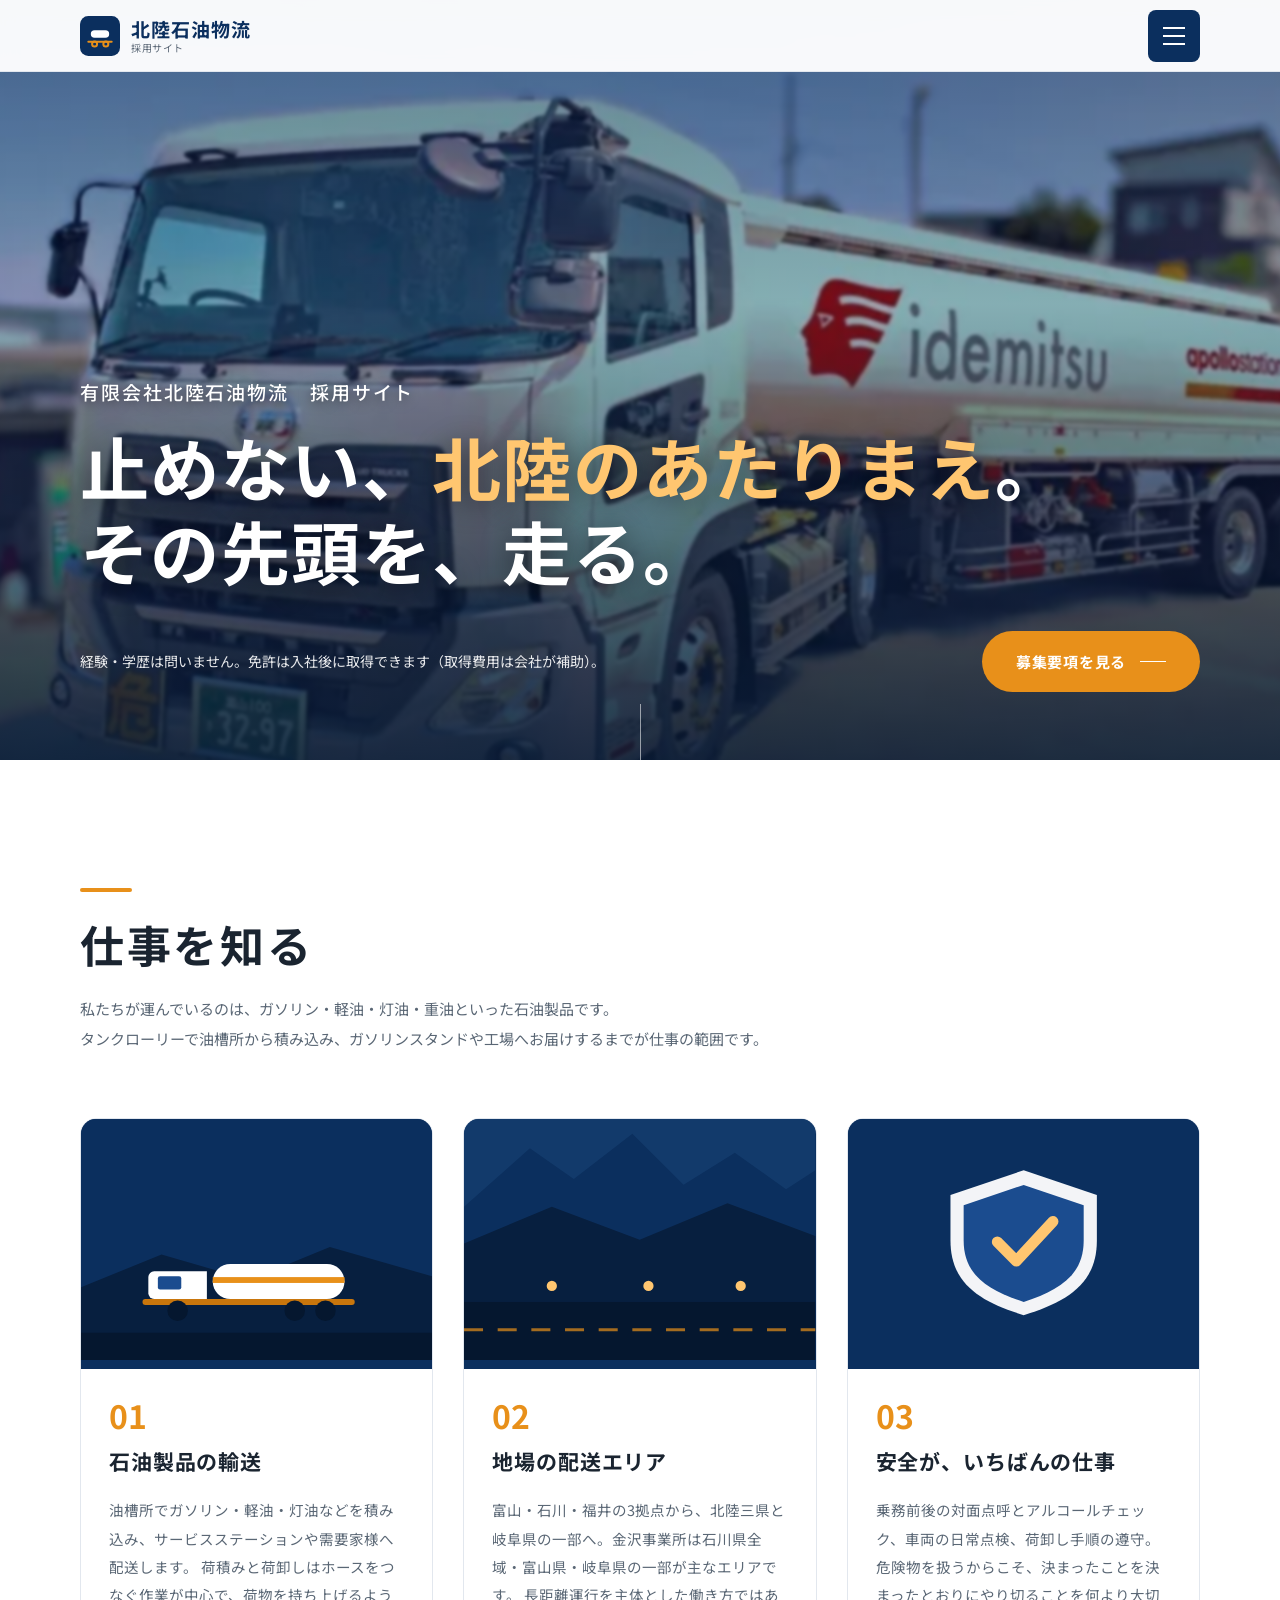
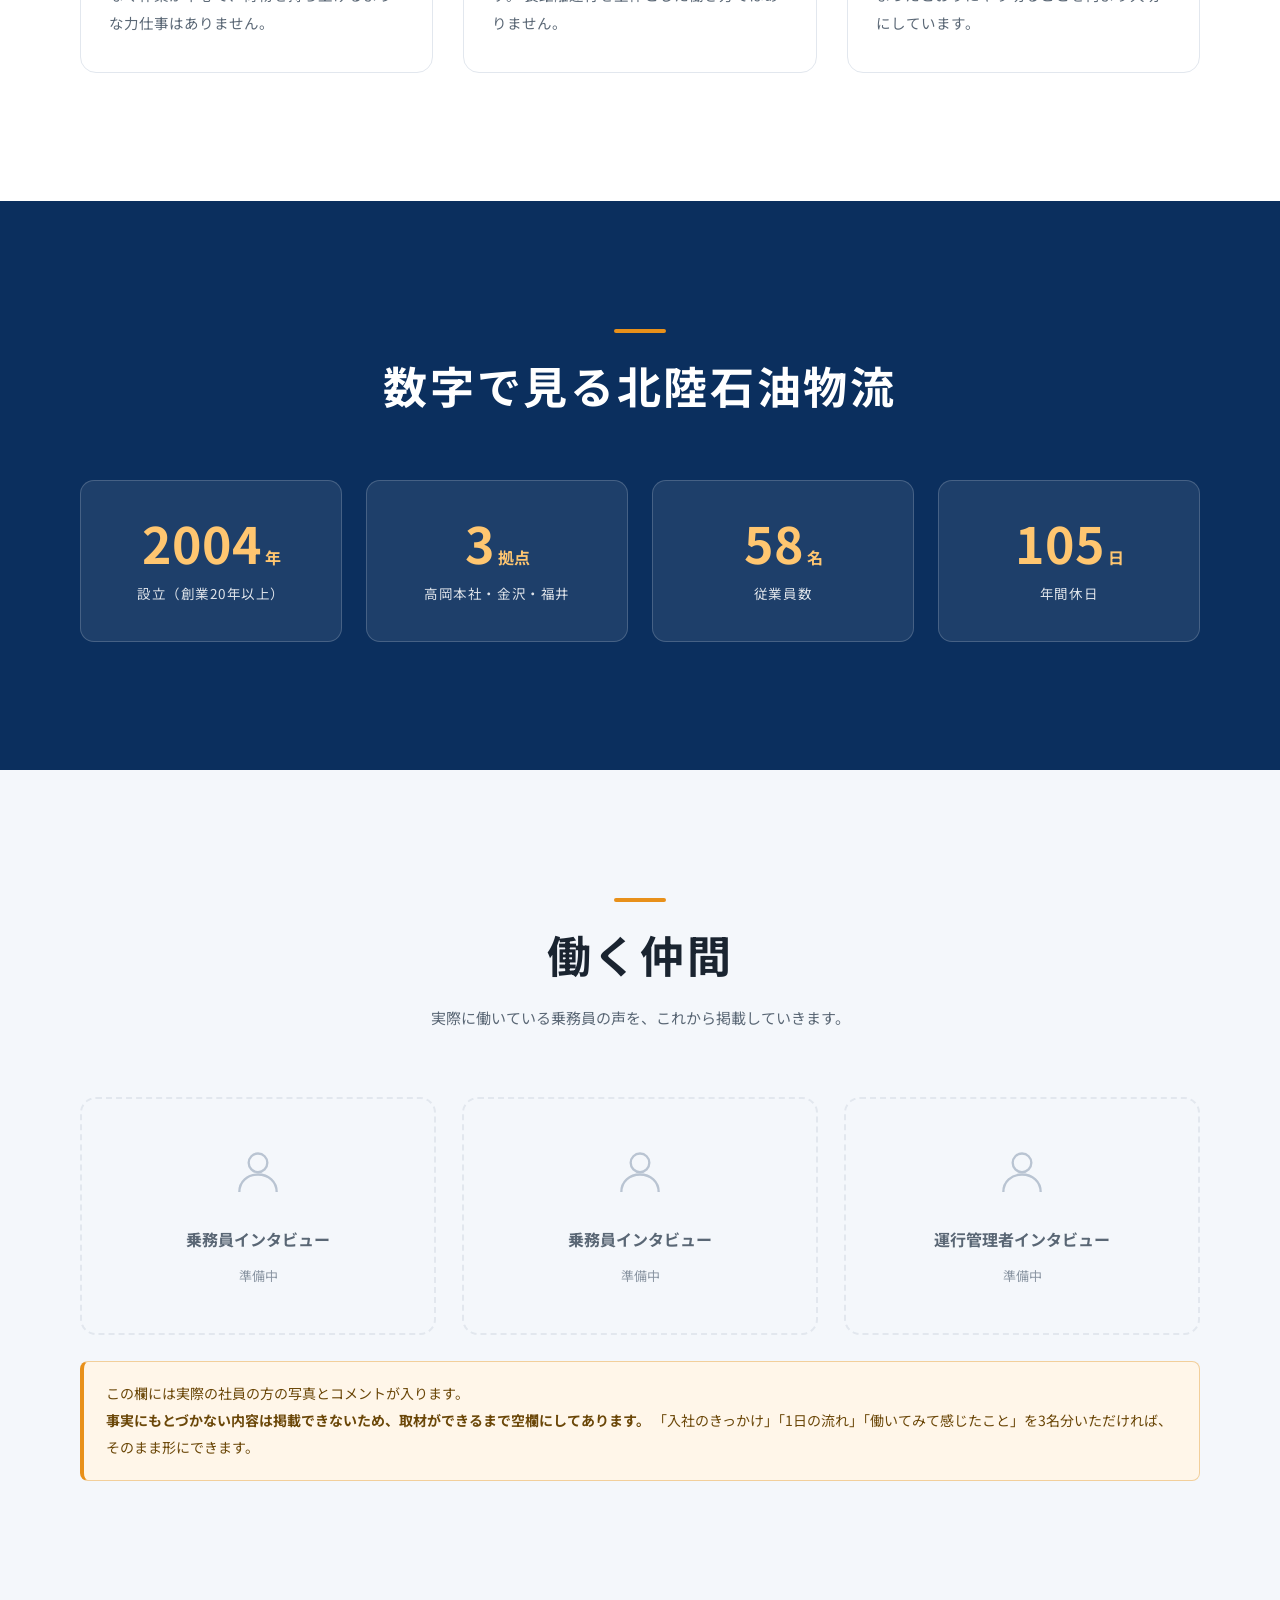
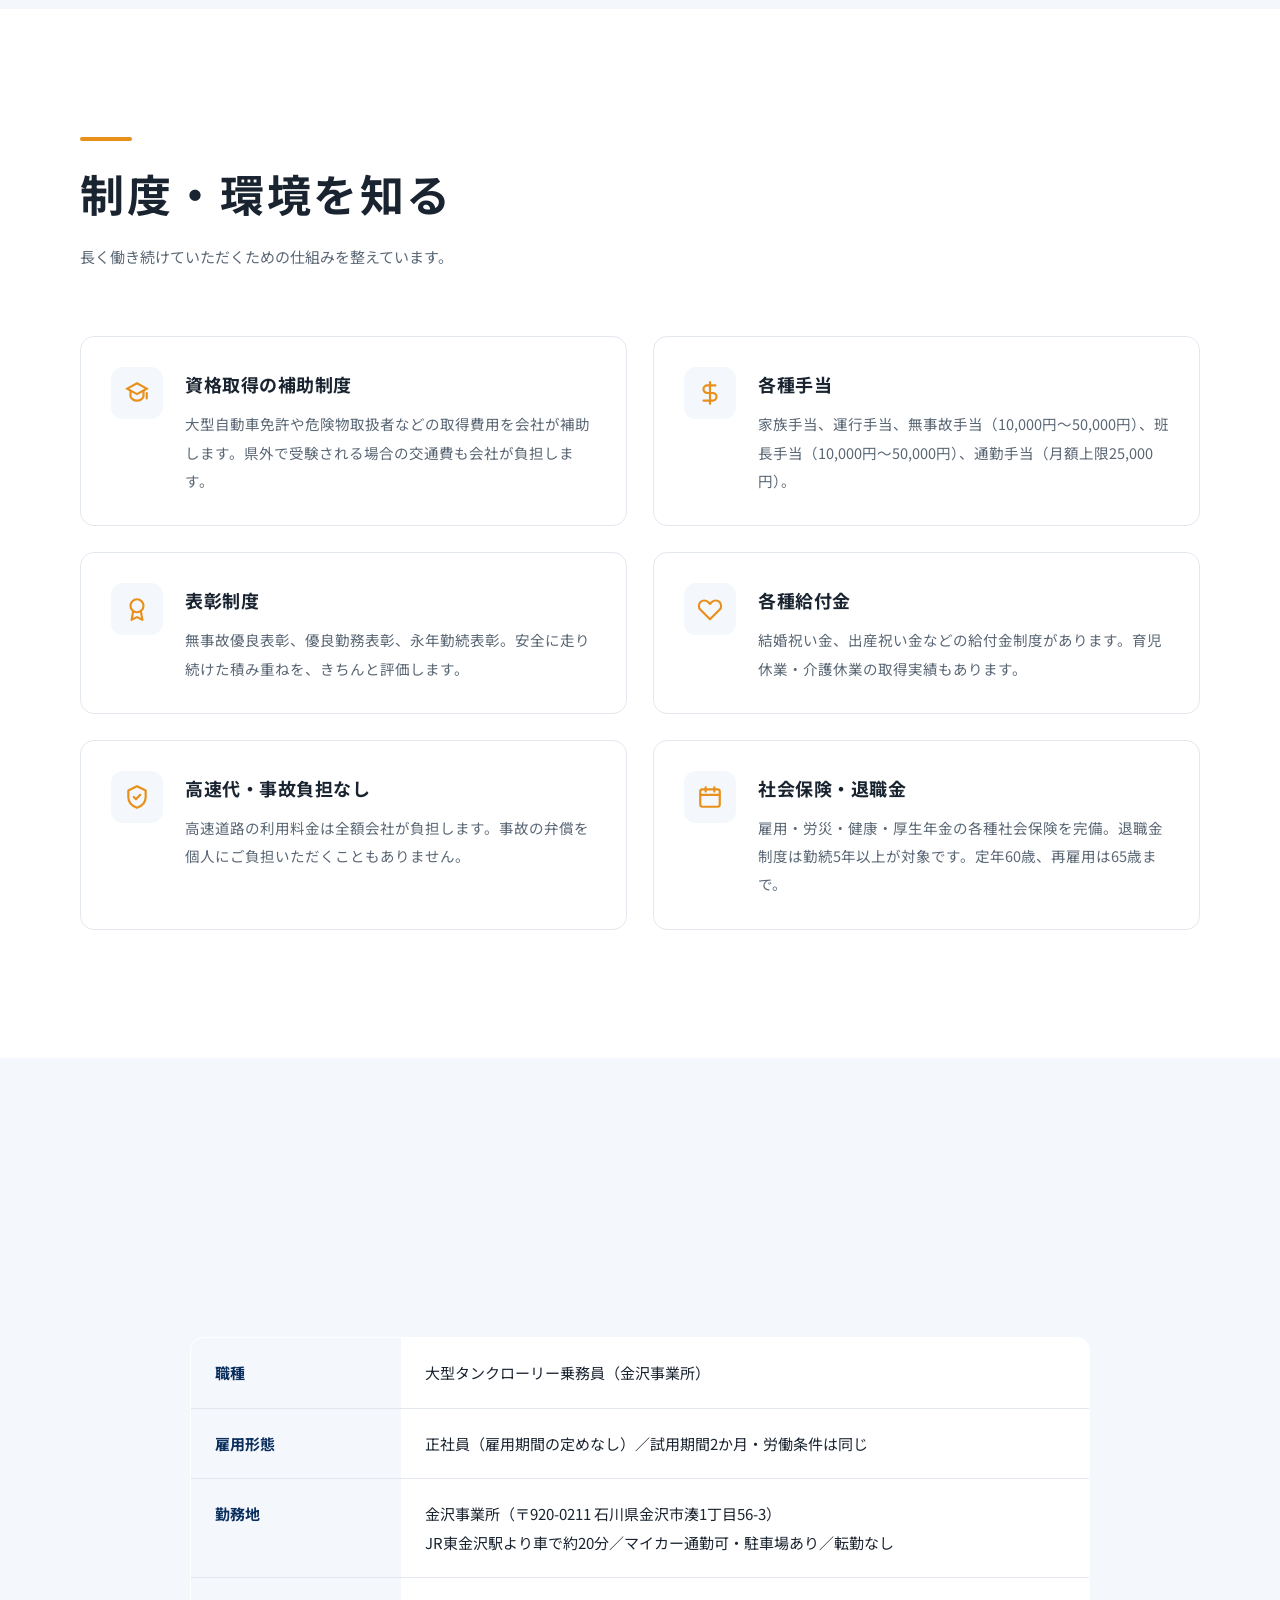
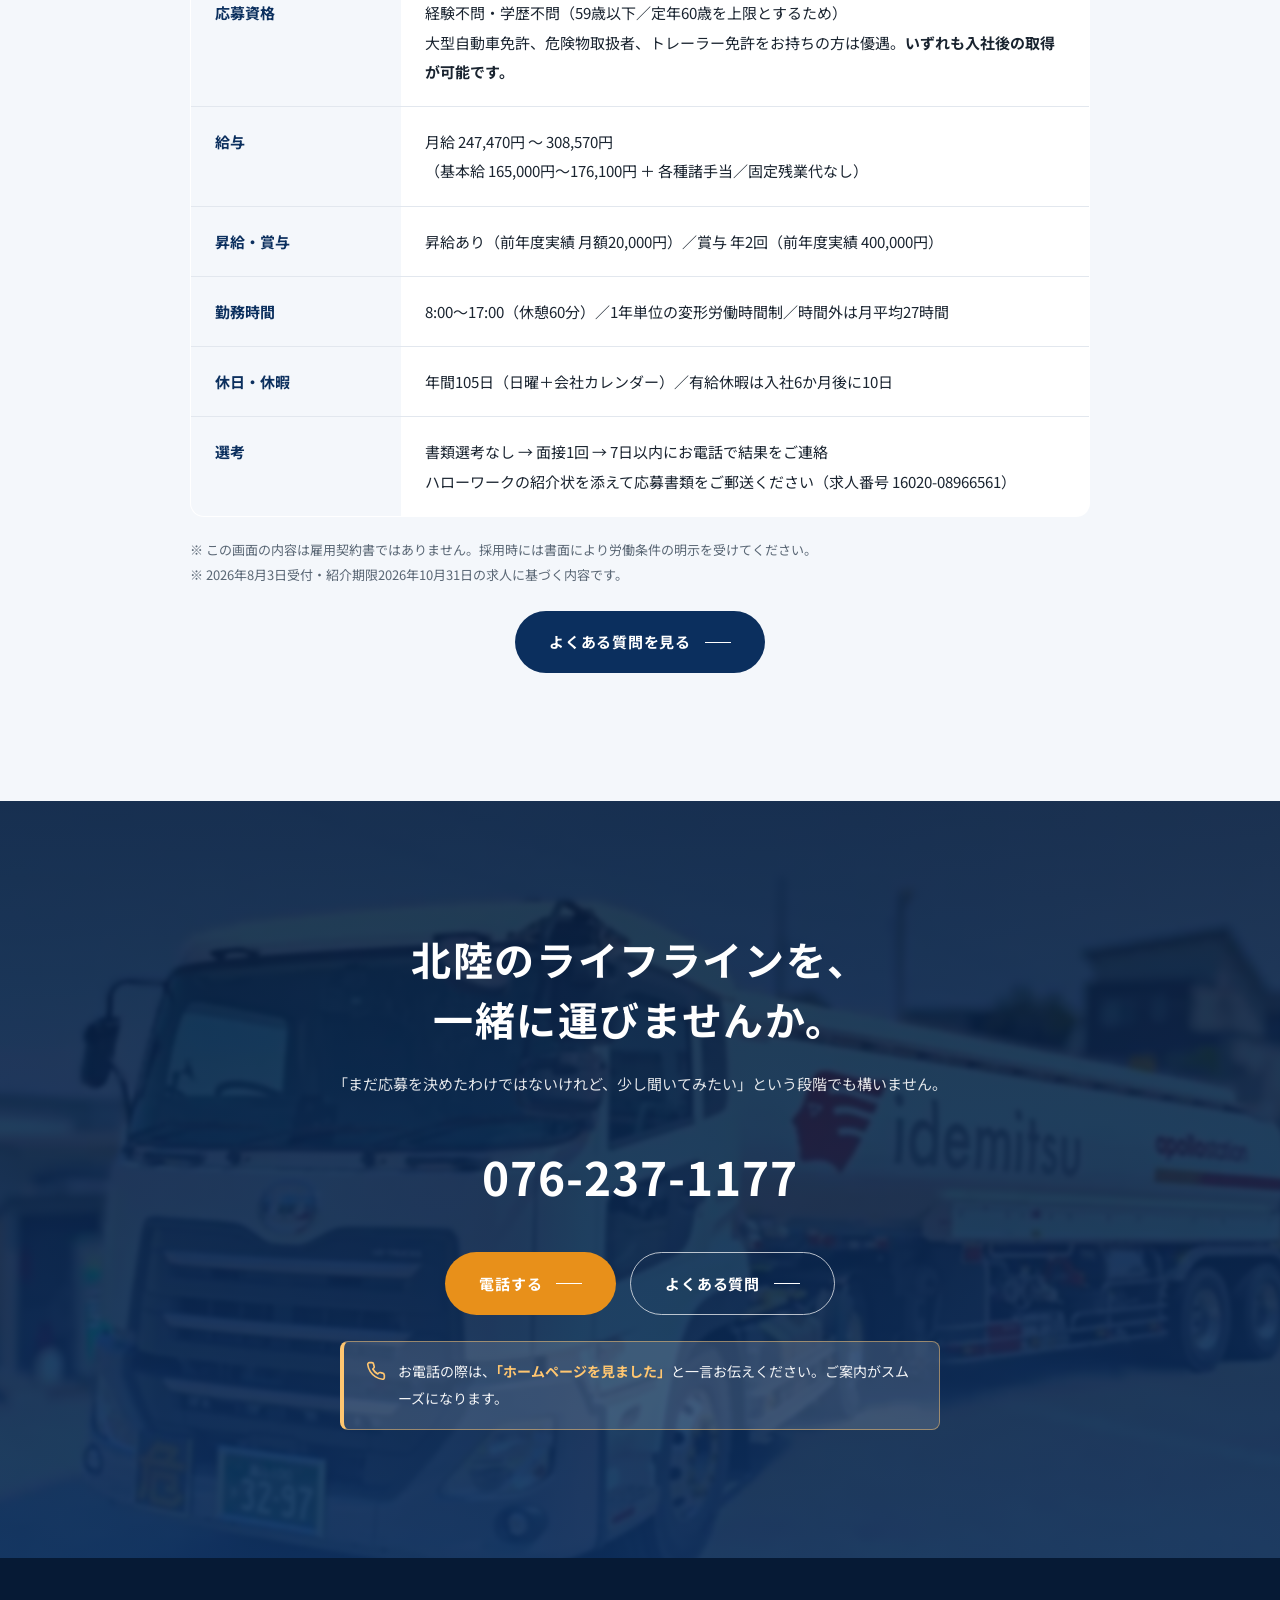
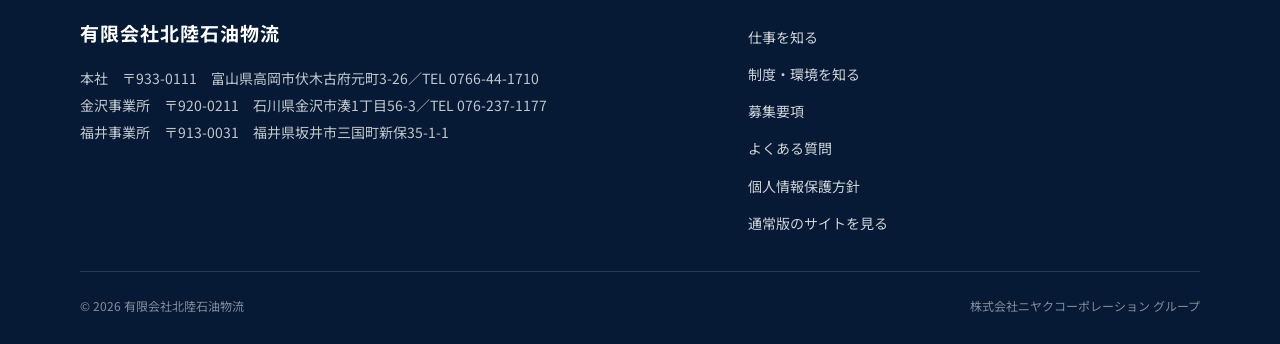
==== p-ed1b7f15d6154fcb/v2/index.html @ 3b0e6649 "別バージョンの採用サイトを追加 吉沢運送の採用サイトを参考に、写真主体・章立て構成の別バージョンを新規作成。 全画面ハンバーガーメニュー、写真を全面に敷いたヒーロー、 仕事を知る／数字で見る／働く仲間" ====
<!DOCTYPE html>
<html lang="ja">
<head>
<meta charset="UTF-8">
<meta name="viewport" content="width=device-width, initial-scale=1">
<meta name="robots" content="noindex, nofollow">
<title>採用サイト｜有限会社北陸石油物流</title>
<meta name="description" content="有限会社北陸石油物流の採用サイト。富山・石川・福井の3拠点で、タンクローリー乗務員を募集しています。未経験・免許なしからの応募も歓迎します。">
<link rel="preconnect" href="https://fonts.googleapis.com">
<link rel="preconnect" href="https://fonts.gstatic.com" crossorigin>
<link href="https://fonts.googleapis.com/css2?family=Noto+Sans+JP:wght@400;500;700&display=swap" rel="stylesheet">
<link rel="stylesheet" href="style.css">
<link rel="icon" href="data:image/svg+xml,<svg xmlns='http://www.w3.org/2000/svg' viewBox='0 0 32 32'><rect width='32' height='32' rx='6' fill='%230b2f5e'/><rect x='9' y='11' width='15' height='6' rx='3' fill='%23fff'/></svg>">
</head>
<body>

<header class="hd">
  <div class="wrap hd__inner">
    <a class="hd__logo" href="#top">
      <svg viewBox="0 0 48 48" aria-hidden="true">
        <rect width="48" height="48" rx="10" fill="#0b2f5e"/>
        <path d="M10 31h28" stroke="#e8901a" stroke-width="2.4" stroke-linecap="round"/>
        <rect x="13" y="17" width="22" height="9" rx="4.5" fill="#fff"/>
        <circle cx="17.5" cy="33.5" r="3" fill="none" stroke="#e8901a" stroke-width="2.4"/>
        <circle cx="31" cy="33.5" r="3" fill="none" stroke="#e8901a" stroke-width="2.4"/>
      </svg>
      <span class="hd__name">
        <b>北陸石油物流</b>
        <span>採用サイト</span>
      </span>
    </a>
    <button class="burger" type="button" aria-label="メニューを開く" aria-expanded="false" aria-controls="menu">
      <i></i><i></i><i></i>
    </button>
  </div>
</header>

<nav class="menu" id="menu" aria-label="メインメニュー">
  <div>
    <ul>
      <li><a href="#works">仕事を知る</a></li>
      <li><a href="#numbers">数字で見る</a></li>
      <li><a href="#members">働く仲間</a></li>
      <li><a href="#welfare">制度・環境を知る</a></li>
      <li><a href="#requirements">募集要項</a></li>
      <li><a href="../qa.html">よくある質問</a></li>
    </ul>
    <p class="menu__tel">
      採用のお問い合わせ（金沢事業所）
      <b><a href="tel:0762371177">076-237-1177</a></b>
    </p>
  </div>
</nav>

<main id="top">

<!-- ============ ヒーロー ============ -->
<section class="hero">
  <div class="hero__bg" aria-hidden="true"></div>
  <div class="hero__veil" aria-hidden="true"></div>
  <div class="wrap hero__inner">
    <p class="hero__lead">有限会社北陸石油物流　採用サイト</p>
    <h1 class="hero__title">
      止めない、<em>北陸のあたりまえ</em>。<br>
      その先頭を、走る。
    </h1>
    <div class="hero__foot">
      <p class="hero__note">
        経験・学歴は問いません。免許は入社後に取得できます（取得費用は会社が補助）。
      </p>
      <a class="btn btn--amber" href="#requirements">募集要項を見る</a>
    </div>
  </div>
  <span class="hero__scrollbar" aria-hidden="true"></span>
</section>

<!-- ============ 仕事を知る ============ -->
<section class="sec" id="works">
  <div class="wrap">
    <div class="sec__head rv">
      <div class="sec__rule"></div>
      <h2 class="sec__ttl">仕事を知る</h2>
      <p class="sec__sub">
        私たちが運んでいるのは、ガソリン・軽油・灯油・重油といった石油製品です。<br>
        タンクローリーで油槽所から積み込み、ガソリンスタンドや工場へお届けするまでが仕事の範囲です。
      </p>
    </div>

    <div class="works">
      <article class="work rv">
        <div class="work__fig" aria-hidden="true">
          <svg viewBox="0 0 480 330">
            <rect width="480" height="330" fill="#0b2f5e"/>
            <path d="M0 230 L110 185 L230 220 L340 175 L480 215 L480 330 L0 330Z" fill="#071f3f"/>
            <g transform="translate(70 190)">
              <rect x="110" y="8" width="180" height="48" rx="24" fill="#fff"/>
              <rect x="110" y="26" width="180" height="8" fill="#e8901a"/>
              <path d="M30 18h72v38H30a8 8 0 01-8-8V26a8 8 0 018-8z" fill="#fff"/>
              <rect x="35" y="25" width="32" height="18" rx="3" fill="#1b4c8f"/>
              <rect x="14" y="56" width="290" height="8" rx="4" fill="#c9760c"/>
              <circle cx="62" cy="72" r="14" fill="#05172f"/><circle cx="222" cy="72" r="14" fill="#05172f"/>
              <circle cx="264" cy="72" r="14" fill="#05172f"/>
            </g>
            <rect y="292" width="480" height="38" fill="#05172f"/>
          </svg>
        </div>
        <div class="work__body">
          <p class="work__num">01</p>
          <h3 class="work__ttl">石油製品の輸送</h3>
          <p class="work__txt">
            油槽所でガソリン・軽油・灯油などを積み込み、サービスステーションや需要家様へ配送します。
            荷積みと荷卸しはホースをつなぐ作業が中心で、荷物を持ち上げるような力仕事はありません。
          </p>
        </div>
      </article>

      <article class="work rv">
        <div class="work__fig" aria-hidden="true">
          <svg viewBox="0 0 480 330">
            <rect width="480" height="330" fill="#123a6b"/>
            <path d="M0 120 L90 40 L150 82 L230 20 L300 90 L370 46 L440 96 L480 70 L480 200 L0 200Z" fill="#0b2f5e"/>
            <path d="M0 170 L120 120 L240 165 L360 115 L480 160 L480 250 L0 250Z" fill="#071f3f"/>
            <rect y="250" width="480" height="80" fill="#05172f"/>
            <path d="M0 288h480" stroke="#e8901a" stroke-width="4" stroke-dasharray="26 20" opacity=".7"/>
            <g fill="#ffc670"><circle cx="120" cy="228" r="7"/><circle cx="252" cy="228" r="7"/><circle cx="378" cy="228" r="7"/></g>
          </svg>
        </div>
        <div class="work__body">
          <p class="work__num">02</p>
          <h3 class="work__ttl">地場の配送エリア</h3>
          <p class="work__txt">
            富山・石川・福井の3拠点から、北陸三県と岐阜県の一部へ。金沢事業所は石川県全域・富山県・岐阜県の一部が主なエリアです。
            長距離運行を主体とした働き方ではありません。
          </p>
        </div>
      </article>

      <article class="work rv">
        <div class="work__fig" aria-hidden="true">
          <svg viewBox="0 0 480 330">
            <rect width="480" height="330" fill="#0b2f5e"/>
            <path d="M240 70l100 34v62c0 60-42 84-100 102-58-18-100-42-100-102v-62z" fill="#fff" opacity=".95"/>
            <path d="M240 90l82 28v48c0 48-34 68-82 84-48-16-82-36-82-84v-48z" fill="#1b4c8f"/>
            <path d="M204 168l26 26 50-54" stroke="#ffc670" stroke-width="15" fill="none" stroke-linecap="round" stroke-linejoin="round"/>
          </svg>
        </div>
        <div class="work__body">
          <p class="work__num">03</p>
          <h3 class="work__ttl">安全が、いちばんの仕事</h3>
          <p class="work__txt">
            乗務前後の対面点呼とアルコールチェック、車両の日常点検、荷卸し手順の遵守。
            危険物を扱うからこそ、決まったことを決まったとおりにやり切ることを何より大切にしています。
          </p>
        </div>
      </article>
    </div>
  </div>
</section>

<!-- ============ 数字で見る ============ -->
<section class="sec sec--navy" id="numbers">
  <div class="wrap">
    <div class="sec__head sec__head--c rv">
      <div class="sec__rule"></div>
      <h2 class="sec__ttl">数字で見る北陸石油物流</h2>
    </div>
    <div class="figs">
      <div class="fig rv"><p class="fig__n">2004<small>年</small></p><p class="fig__l">設立（創業20年以上）</p></div>
      <div class="fig rv"><p class="fig__n">3<small>拠点</small></p><p class="fig__l">高岡本社・金沢・福井</p></div>
      <div class="fig rv"><p class="fig__n">58<small>名</small></p><p class="fig__l">従業員数</p></div>
      <div class="fig rv"><p class="fig__n">105<small>日</small></p><p class="fig__l">年間休日</p></div>
    </div>
  </div>
</section>

<!-- ============ 働く仲間 ============ -->
<section class="sec sec--tint" id="members">
  <div class="wrap">
    <div class="sec__head sec__head--c rv">
      <div class="sec__rule"></div>
      <h2 class="sec__ttl">働く仲間</h2>
      <p class="sec__sub">実際に働いている乗務員の声を、これから掲載していきます。</p>
    </div>
    <div class="soon">
      <div class="soon__i rv">
        <svg class="soon__ic" viewBox="0 0 48 48" fill="none" stroke="currentColor" stroke-width="2" aria-hidden="true">
          <circle cx="24" cy="17" r="8"/><path d="M8 42c0-9 7-15 16-15s16 6 16 15"/>
        </svg>
        <p class="soon__t">乗務員インタビュー</p>
        <p class="soon__d">準備中</p>
      </div>
      <div class="soon__i rv">
        <svg class="soon__ic" viewBox="0 0 48 48" fill="none" stroke="currentColor" stroke-width="2" aria-hidden="true">
          <circle cx="24" cy="17" r="8"/><path d="M8 42c0-9 7-15 16-15s16 6 16 15"/>
        </svg>
        <p class="soon__t">乗務員インタビュー</p>
        <p class="soon__d">準備中</p>
      </div>
      <div class="soon__i rv">
        <svg class="soon__ic" viewBox="0 0 48 48" fill="none" stroke="currentColor" stroke-width="2" aria-hidden="true">
          <circle cx="24" cy="17" r="8"/><path d="M8 42c0-9 7-15 16-15s16 6 16 15"/>
        </svg>
        <p class="soon__t">運行管理者インタビュー</p>
        <p class="soon__d">準備中</p>
      </div>
    </div>
    <p class="soon__note rv">
      この欄には実際の社員の方の写真とコメントが入ります。<br>
      <strong>事実にもとづかない内容は掲載できないため、取材ができるまで空欄にしてあります。</strong>
      「入社のきっかけ」「1日の流れ」「働いてみて感じたこと」を3名分いただければ、そのまま形にできます。
    </p>
  </div>
</section>

<!-- ============ 制度・環境 ============ -->
<section class="sec" id="welfare">
  <div class="wrap">
    <div class="sec__head rv">
      <div class="sec__rule"></div>
      <h2 class="sec__ttl">制度・環境を知る</h2>
      <p class="sec__sub">長く働き続けていただくための仕組みを整えています。</p>
    </div>
    <div class="welf">
      <div class="welf__i rv">
        <span class="welf__ic"><svg viewBox="0 0 24 24" fill="none" stroke="currentColor" stroke-width="2" stroke-linecap="round"><path d="M12 3l9 5-9 5-9-5z"/><path d="M21 12v5M6 10v5c0 2 3 4 6 4s6-2 6-4v-5"/></svg></span>
        <div>
          <h3 class="welf__t">資格取得の補助制度</h3>
          <p class="welf__d">大型自動車免許や危険物取扱者などの取得費用を会社が補助します。県外で受験される場合の交通費も会社が負担します。</p>
        </div>
      </div>
      <div class="welf__i rv">
        <span class="welf__ic"><svg viewBox="0 0 24 24" fill="none" stroke="currentColor" stroke-width="2" stroke-linecap="round"><path d="M12 2v20M17 5H9.5a3.5 3.5 0 000 7h5a3.5 3.5 0 010 7H6"/></svg></span>
        <div>
          <h3 class="welf__t">各種手当</h3>
          <p class="welf__d">家族手当、運行手当、無事故手当（10,000円〜50,000円）、班長手当（10,000円〜50,000円）、通勤手当（月額上限25,000円）。</p>
        </div>
      </div>
      <div class="welf__i rv">
        <span class="welf__ic"><svg viewBox="0 0 24 24" fill="none" stroke="currentColor" stroke-width="2" stroke-linecap="round" stroke-linejoin="round"><circle cx="12" cy="9" r="6"/><path d="M8.5 14L7 22l5-2.5L17 22l-1.5-8"/></svg></span>
        <div>
          <h3 class="welf__t">表彰制度</h3>
          <p class="welf__d">無事故優良表彰、優良勤務表彰、永年勤続表彰。安全に走り続けた積み重ねを、きちんと評価します。</p>
        </div>
      </div>
      <div class="welf__i rv">
        <span class="welf__ic"><svg viewBox="0 0 24 24" fill="none" stroke="currentColor" stroke-width="2" stroke-linecap="round" stroke-linejoin="round"><path d="M20.8 5.6a5 5 0 00-7.1 0L12 7.3l-1.7-1.7a5 5 0 10-7.1 7.1L12 21.4l8.8-8.7a5 5 0 000-7.1z"/></svg></span>
        <div>
          <h3 class="welf__t">各種給付金</h3>
          <p class="welf__d">結婚祝い金、出産祝い金などの給付金制度があります。育児休業・介護休業の取得実績もあります。</p>
        </div>
      </div>
      <div class="welf__i rv">
        <span class="welf__ic"><svg viewBox="0 0 24 24" fill="none" stroke="currentColor" stroke-width="2" stroke-linecap="round" stroke-linejoin="round"><path d="M12 2l8 4v6c0 5-3.4 8.3-8 10-4.6-1.7-8-5-8-10V6z"/><path d="M9 12l2 2 4-4"/></svg></span>
        <div>
          <h3 class="welf__t">高速代・事故負担なし</h3>
          <p class="welf__d">高速道路の利用料金は全額会社が負担します。事故の弁償を個人にご負担いただくこともありません。</p>
        </div>
      </div>
      <div class="welf__i rv">
        <span class="welf__ic"><svg viewBox="0 0 24 24" fill="none" stroke="currentColor" stroke-width="2" stroke-linecap="round" stroke-linejoin="round"><rect x="3" y="5" width="18" height="16" rx="2"/><path d="M3 10h18M8 3v4M16 3v4"/></svg></span>
        <div>
          <h3 class="welf__t">社会保険・退職金</h3>
          <p class="welf__d">雇用・労災・健康・厚生年金の各種社会保険を完備。退職金制度は勤続5年以上が対象です。定年60歳、再雇用は65歳まで。</p>
        </div>
      </div>
    </div>
  </div>
</section>

<!-- ============ 募集要項 ============ -->
<section class="sec sec--tint" id="requirements">
  <div class="narrow">
    <div class="sec__head sec__head--c rv">
      <div class="sec__rule"></div>
      <h2 class="sec__ttl">募集要項</h2>
    </div>
    <div class="rv">
      <table class="tbl">
        <tbody>
          <tr><th>職種</th><td>大型タンクローリー乗務員（金沢事業所）</td></tr>
          <tr><th>雇用形態</th><td>正社員（雇用期間の定めなし）／試用期間2か月・労働条件は同じ</td></tr>
          <tr><th>勤務地</th><td>金沢事業所（〒920-0211 石川県金沢市湊1丁目56-3）<br>JR東金沢駅より車で約20分／マイカー通勤可・駐車場あり／転勤なし</td></tr>
          <tr><th>応募資格</th><td>経験不問・学歴不問（59歳以下／定年60歳を上限とするため）<br>大型自動車免許、危険物取扱者、トレーラー免許をお持ちの方は優遇。<strong>いずれも入社後の取得が可能です。</strong></td></tr>
          <tr><th>給与</th><td>月給 247,470円 〜 308,570円<br>（基本給 165,000円〜176,100円 ＋ 各種諸手当／固定残業代なし）</td></tr>
          <tr><th>昇給・賞与</th><td>昇給あり（前年度実績 月額20,000円）／賞与 年2回（前年度実績 400,000円）</td></tr>
          <tr><th>勤務時間</th><td>8:00〜17:00（休憩60分）／1年単位の変形労働時間制／時間外は月平均27時間</td></tr>
          <tr><th>休日・休暇</th><td>年間105日（日曜＋会社カレンダー）／有給休暇は入社6か月後に10日</td></tr>
          <tr><th>選考</th><td>書類選考なし → 面接1回 → 7日以内にお電話で結果をご連絡<br>ハローワークの紹介状を添えて応募書類をご郵送ください（求人番号 16020-08966561）</td></tr>
        </tbody>
      </table>
      <p style="margin-top:20px;font-size:13px;color:var(--ink-mute)">
        ※ この画面の内容は雇用契約書ではありません。採用時には書面により労働条件の明示を受けてください。<br>
        ※ 2026年8月3日受付・紹介期限2026年10月31日の求人に基づく内容です。
      </p>
      <p style="margin-top:24px;text-align:center">
        <a class="btn btn--navy" href="../qa.html">よくある質問を見る</a>
      </p>
    </div>
  </div>
</section>

<!-- ============ 締めCTA ============ -->
<section class="end" id="contact">
  <div class="end__bg" aria-hidden="true"></div>
  <div class="end__veil" aria-hidden="true"></div>
  <div class="wrap end__inner">
    <h2 class="end__t">北陸のライフラインを、<br>一緒に運びませんか。</h2>
    <p class="end__p">「まだ応募を決めたわけではないけれど、少し聞いてみたい」という段階でも構いません。</p>
    <a class="end__tel" href="tel:0762371177">076-237-1177</a>
    <div class="end__acts">
      <a class="btn btn--amber" href="tel:0762371177">電話する</a>
      <a class="btn btn--line" href="../qa.html">よくある質問</a>
    </div>
    <p class="end__call">
      <svg width="20" height="20" viewBox="0 0 24 24" fill="none" stroke="#ffc670" stroke-width="2" stroke-linecap="round" stroke-linejoin="round" style="flex:none;margin-top:3px" aria-hidden="true"><path d="M22 16.9v3a2 2 0 01-2.2 2 19.8 19.8 0 01-8.6-3.1 19.5 19.5 0 01-6-6A19.8 19.8 0 012.1 4.2 2 2 0 014.1 2h3a2 2 0 012 1.7c.1.9.3 1.8.7 2.6a2 2 0 01-.5 2.1L8.1 9.6a16 16 0 006 6l1.2-1.2a2 2 0 012.1-.5c.8.4 1.7.6 2.6.7a2 2 0 011.7 2z"/></svg>
      <span>お電話の際は、<b>「ホームページを見ました」</b>と一言お伝えください。ご案内がスムーズになります。</span>
    </p>
  </div>
</section>

</main>

<footer class="ft">
  <div class="wrap">
    <div class="ft__top">
      <div>
        <p class="ft__n">有限会社北陸石油物流</p>
        <p class="ft__a">
          本社　〒933-0111　富山県高岡市伏木古府元町3-26／TEL 0766-44-1710<br>
          金沢事業所　〒920-0211　石川県金沢市湊1丁目56-3／TEL 076-237-1177<br>
          福井事業所　〒913-0031　福井県坂井市三国町新保35-1-1
        </p>
      </div>
      <div>
        <ul class="ft__l">
          <li><a href="#works">仕事を知る</a></li>
          <li><a href="#welfare">制度・環境を知る</a></li>
          <li><a href="#requirements">募集要項</a></li>
          <li><a href="../qa.html">よくある質問</a></li>
          <li><a href="../privacy.html">個人情報保護方針</a></li>
          <li><a href="../index.html">通常版のサイトを見る</a></li>
        </ul>
      </div>
    </div>
    <div class="ft__b">
      <span>&copy; 2026 有限会社北陸石油物流</span>
      <span>株式会社ニヤクコーポレーション グループ</span>
    </div>
  </div>
</footer>

<script>
(function(){
  var b=document.querySelector('.burger'), m=document.getElementById('menu');
  b.addEventListener('click',function(){
    var o=b.getAttribute('aria-expanded')==='true';
    b.setAttribute('aria-expanded',String(!o));
    m.classList.toggle('is-open',!o);
    document.body.style.overflow=o?'':'hidden';
  });
  m.addEventListener('click',function(e){
    if(e.target.closest('a')){b.setAttribute('aria-expanded','false');m.classList.remove('is-open');document.body.style.overflow='';}
  });
  var t=document.querySelectorAll('.rv');
  if(!('IntersectionObserver' in window)){[].forEach.call(t,function(el){el.classList.add('on')});return;}
  var io=new IntersectionObserver(function(es){
    es.forEach(function(e){if(e.isIntersecting){e.target.classList.add('on');io.unobserve(e.target);}});
  },{rootMargin:'0px 0px -10% 0px',threshold:.06});
  [].forEach.call(t,function(el){io.observe(el)});
})();
</script>
</body>
</html>
---- p-ed1b7f15d6154fcb/v2/style.css ----
@charset "utf-8";
/* =========================================================
   有限会社北陸石油物流 採用サイト（別バージョン）
   写真主体・章立て構成
   ========================================================= */
:root{
  --navy:#0b2f5e; --navy-dark:#061a35; --navy-light:#1b4c8f;
  --amber:#e8901a; --amber-dark:#c9760c;
  --ink:#1a2430; --ink-mute:#5a6775; --line:#e2e7ee;
  --bg:#fff; --bg-tint:#f4f7fb;
  --ease:cubic-bezier(.22,.61,.36,1);
}
*,*::before,*::after{box-sizing:border-box}
html{scroll-behavior:smooth;scroll-padding-top:72px}
body{
  margin:0;font-family:"Noto Sans JP","Hiragino Kaku Gothic ProN","Hiragino Sans","Yu Gothic",Meiryo,system-ui,sans-serif;
  font-size:16px;line-height:1.95;color:var(--ink);background:var(--bg);-webkit-font-smoothing:antialiased;
}
img{max-width:100%;height:auto;display:block}
a{color:inherit;text-decoration:none}
ul{list-style:none;margin:0;padding:0}
h1,h2,h3,h4,p,figure,dl,dd{margin:0}
.wrap{width:min(100% - 48px,1120px);margin-inline:auto}
.narrow{width:min(100% - 48px,900px);margin-inline:auto}

/* ---------- ヘッダー ---------- */
.hd{position:fixed;inset:0 0 auto 0;z-index:80;height:72px;display:flex;align-items:center;
  background:rgba(255,255,255,.96);backdrop-filter:blur(8px);border-bottom:1px solid var(--line)}
.hd__inner{display:flex;align-items:center;justify-content:space-between}
.hd__logo{display:flex;align-items:center;gap:11px}
.hd__logo svg{width:40px;height:40px;flex:none}
.hd__name{line-height:1.3}
.hd__name b{display:block;font-size:19px;font-weight:700;color:var(--navy);letter-spacing:.05em}
.hd__name span{display:block;font-size:10px;color:var(--ink-mute);letter-spacing:.06em}
.burger{width:52px;height:52px;padding:0;background:var(--navy);border:0;border-radius:8px;cursor:pointer;
  display:flex;flex-direction:column;align-items:center;justify-content:center;gap:6px;transition:background .2s}
.burger:hover{background:var(--navy-light)}
.burger i{display:block;width:22px;height:2px;background:#fff;transition:transform .3s var(--ease),opacity .2s}
.burger[aria-expanded="true"] i:nth-child(1){transform:translateY(8px) rotate(45deg)}
.burger[aria-expanded="true"] i:nth-child(2){opacity:0}
.burger[aria-expanded="true"] i:nth-child(3){transform:translateY(-8px) rotate(-45deg)}

/* ---------- 全画面メニュー ---------- */
.menu{position:fixed;inset:0;z-index:79;background:var(--navy-dark);color:#fff;
  display:flex;align-items:center;justify-content:center;
  opacity:0;pointer-events:none;transition:opacity .35s var(--ease)}
.menu.is-open{opacity:1;pointer-events:auto}
.menu ul{text-align:center}
.menu li{margin:6px 0}
.menu a{display:inline-block;padding:8px 20px;font-size:clamp(22px,3.4vw,32px);font-weight:700;letter-spacing:.08em;
  transition:color .2s,transform .3s var(--ease)}
.menu a:hover{color:#ffc670;transform:translateX(6px)}
.menu__tel{margin-top:36px;text-align:center;font-size:14px;color:rgba(255,255,255,.7)}
.menu__tel b{display:block;margin-top:6px;font-size:30px;color:#fff;letter-spacing:.02em}

/* ---------- ヒーロー ---------- */
.hero{position:relative;min-height:min(92vh,760px);display:flex;align-items:flex-end;overflow:hidden;color:#fff}
.hero__bg{position:absolute;inset:-4%;background:url(../assets/tanker.webp) center/cover no-repeat;filter:blur(1.5px) saturate(.9);transform:scale(1.06)}
.hero__veil{position:absolute;inset:0;
  background:linear-gradient(180deg,rgba(6,26,53,.55) 0%,rgba(6,26,53,.35) 40%,rgba(6,26,53,.88) 100%)}
.hero__inner{position:relative;z-index:2;padding:0 0 68px}
.hero__lead{font-size:clamp(15px,2vw,19px);font-weight:500;letter-spacing:.1em;margin-bottom:14px;text-shadow:0 2px 12px rgba(0,0,0,.5)}
.hero__title{font-size:clamp(29px,5.4vw,70px);font-weight:700;line-height:1.22;letter-spacing:.02em;text-shadow:0 4px 28px rgba(0,0,0,.45)}
.hero__title em{font-style:normal;color:#ffc670}
.hero__foot{margin-top:38px;display:flex;flex-wrap:wrap;align-items:center;gap:20px 32px;justify-content:space-between}
.hero__note{font-size:14px;color:rgba(255,255,255,.9)}
.hero__scrollbar{position:absolute;left:50%;bottom:0;width:1px;height:56px;background:rgba(255,255,255,.55);z-index:2;
  animation:hbar 2.2s var(--ease) infinite;transform-origin:top}
@keyframes hbar{0%{transform:scaleY(0)}45%{transform:scaleY(1)}100%{transform:scaleY(0);transform-origin:bottom}}

/* ---------- ボタン ---------- */
.btn{display:inline-flex;align-items:center;gap:14px;padding:16px 34px;border-radius:999px;
  font-size:15px;font-weight:700;letter-spacing:.05em;transition:transform .25s var(--ease),background .2s,color .2s}
.btn::after{content:"";width:26px;height:1px;background:currentColor;position:relative}
.btn:hover{transform:translateY(-3px)}
.btn--amber{background:var(--amber);color:#fff}
.btn--amber:hover{background:var(--amber-dark)}
.btn--line{border:1px solid rgba(255,255,255,.7);color:#fff}
.btn--line:hover{background:rgba(255,255,255,.15)}
.btn--navy{background:var(--navy);color:#fff}
.btn--navy:hover{background:var(--navy-light)}

/* ---------- セクション ---------- */
.sec{padding:clamp(72px,10vw,132px) 0}
.sec--tint{background:var(--bg-tint)}
.sec--navy{background:var(--navy);color:#fff}
.sec__head{margin-bottom:clamp(40px,5vw,64px)}
.sec__head--c{text-align:center}
.sec__ttl{font-size:clamp(28px,4.4vw,44px);font-weight:700;letter-spacing:.06em;line-height:1.4}
.sec--navy .sec__ttl{color:#fff}
.sec__sub{margin-top:18px;font-size:15px;color:var(--ink-mute);line-height:2}
.sec--navy .sec__sub{color:rgba(255,255,255,.82)}
.sec__rule{width:52px;height:4px;background:var(--amber);border-radius:2px;margin-bottom:22px}
.sec__head--c .sec__rule{margin-inline:auto}

/* ---------- 仕事カード ---------- */
.works{display:grid;grid-template-columns:repeat(3,1fr);gap:30px}
.work{background:#fff;border-radius:16px;overflow:hidden;border:1px solid var(--line);
  transition:transform .35s var(--ease),box-shadow .35s}
.work:hover{transform:translateY(-8px);box-shadow:0 24px 50px rgba(11,47,94,.14)}
.work__fig{aspect-ratio:16/11;background:var(--navy)}
.work__fig svg{width:100%;height:100%}
.work__body{padding:30px 28px 34px}
.work__num{font-size:32px;font-weight:700;color:var(--amber);line-height:1}
.work__ttl{margin-top:10px;font-size:21px;font-weight:700;letter-spacing:.04em}
.work__txt{margin-top:14px;font-size:14.5px;color:var(--ink-mute)}

/* ---------- 数字 ---------- */
.figs{display:grid;grid-template-columns:repeat(4,1fr);gap:24px}
.fig{text-align:center;padding:34px 16px;background:rgba(255,255,255,.08);border:1px solid rgba(255,255,255,.18);border-radius:14px}
.fig__n{font-size:clamp(34px,4.6vw,50px);font-weight:700;color:#ffc670;line-height:1.1}
.fig__n small{font-size:16px;margin-left:3px}
.fig__l{margin-top:10px;font-size:13.5px;color:rgba(255,255,255,.85);letter-spacing:.04em}

/* ---------- 制度 ---------- */
.welf{display:grid;grid-template-columns:repeat(2,1fr);gap:26px}
.welf__i{display:flex;gap:22px;padding:30px 30px;background:#fff;border:1px solid var(--line);border-radius:14px}
.welf__ic{flex:none;width:52px;height:52px;display:flex;align-items:center;justify-content:center;
  background:var(--bg-tint);border-radius:12px;color:var(--amber)}
.welf__ic svg{width:26px;height:26px}
.welf__t{font-size:18px;font-weight:700;letter-spacing:.03em}
.welf__d{margin-top:8px;font-size:14.5px;color:var(--ink-mute)}

/* ---------- 募集要項 ---------- */
.tbl{width:100%;border-collapse:collapse;font-size:15px;background:#fff;border-radius:14px;overflow:hidden;
  border:1px solid var(--line)}
.tbl th,.tbl td{padding:20px 24px;text-align:left;vertical-align:top;border-bottom:1px solid var(--line)}
.tbl tr:last-child th,.tbl tr:last-child td{border-bottom:0}
.tbl th{width:210px;background:var(--bg-tint);font-weight:700;color:var(--navy);white-space:nowrap}

/* ---------- 準備中の枠 ---------- */
.soon{display:grid;grid-template-columns:repeat(3,1fr);gap:26px}
.soon__i{padding:44px 26px;text-align:center;border:2px dashed var(--line);border-radius:16px;background:var(--bg-tint)}
.soon__ic{width:56px;height:56px;margin:0 auto 16px;color:#b9c4d2}
.soon__t{font-size:16px;font-weight:700;color:var(--ink-mute)}
.soon__d{margin-top:8px;font-size:13px;color:#8b96a3}
.soon__note{margin-top:26px;padding:18px 22px;background:#fff6e9;border:1px solid #f2cf9b;border-left:4px solid var(--amber);
  border-radius:8px;font-size:14px;color:#6b4708}

/* ---------- 締めCTA ---------- */
.end{position:relative;padding:clamp(80px,10vw,130px) 0;color:#fff;overflow:hidden;text-align:center}
.end__bg{position:absolute;inset:-4%;background:url(../assets/tanker.webp) center 62%/cover no-repeat;filter:blur(2px)}
.end__veil{position:absolute;inset:0;background:linear-gradient(180deg,rgba(6,26,53,.86),rgba(11,47,94,.9))}
.end__inner{position:relative;z-index:2}
.end__t{font-size:clamp(24px,4vw,40px);font-weight:700;line-height:1.5;letter-spacing:.04em}
.end__p{margin-top:20px;font-size:15px;color:rgba(255,255,255,.88)}
.end__tel{margin-top:34px;font-size:clamp(30px,5vw,46px);font-weight:700;letter-spacing:.02em;display:inline-block}
.end__acts{margin-top:30px;display:flex;flex-wrap:wrap;gap:14px;justify-content:center}
.end__call{margin-top:26px;display:inline-flex;align-items:flex-start;gap:12px;padding:16px 22px;text-align:left;
  background:rgba(255,255,255,.14);border:1px solid rgba(255,198,112,.5);border-left:4px solid #ffc670;
  border-radius:8px;font-size:14px;color:rgba(255,255,255,.94);max-width:600px}
.end__call b{color:#ffc670}

/* ---------- フッター ---------- */
.ft{background:var(--navy-dark);color:rgba(255,255,255,.75);padding:56px 0 26px;font-size:14px}
.ft__top{display:grid;grid-template-columns:1.4fr 1fr;gap:36px;padding-bottom:34px;border-bottom:1px solid rgba(255,255,255,.14)}
.ft__n{font-size:19px;font-weight:700;color:#fff;letter-spacing:.05em}
.ft__a{margin-top:14px;line-height:1.95}
.ft__l li{margin-top:10px}
.ft__l a{color:rgba(255,255,255,.8)}
.ft__l a:hover{color:#ffc670}
.ft__b{padding-top:22px;font-size:12px;color:rgba(255,255,255,.5);display:flex;flex-wrap:wrap;gap:14px;justify-content:space-between}

/* ---------- 出現アニメ ---------- */
.rv{opacity:0;transform:translateY(28px);transition:opacity .8s var(--ease),transform .8s var(--ease)}
.rv.on{opacity:1;transform:none}
@media(prefers-reduced-motion:reduce){html{scroll-behavior:auto}.rv{opacity:1;transform:none;transition:none}
  .hero__scrollbar{animation:none}}

/* ---------- レスポンシブ ---------- */
@media(max-width:960px){
  .works{grid-template-columns:1fr 1fr}
  .figs{grid-template-columns:1fr 1fr}
  .soon{grid-template-columns:1fr}
}
@media(max-width:767px){
  .wrap,.narrow{width:calc(100% - 36px)}
  .hero{min-height:88vh}
  .hero__inner{padding-bottom:56px}
  .works,.welf,.figs{grid-template-columns:1fr}
  .ft__top{grid-template-columns:1fr}
  .tbl th,.tbl td{display:block;width:auto;white-space:normal}
  .tbl th{padding-bottom:6px;border-bottom:0}
  .tbl td{padding-top:0}
  .hd__name b{font-size:17px}
}
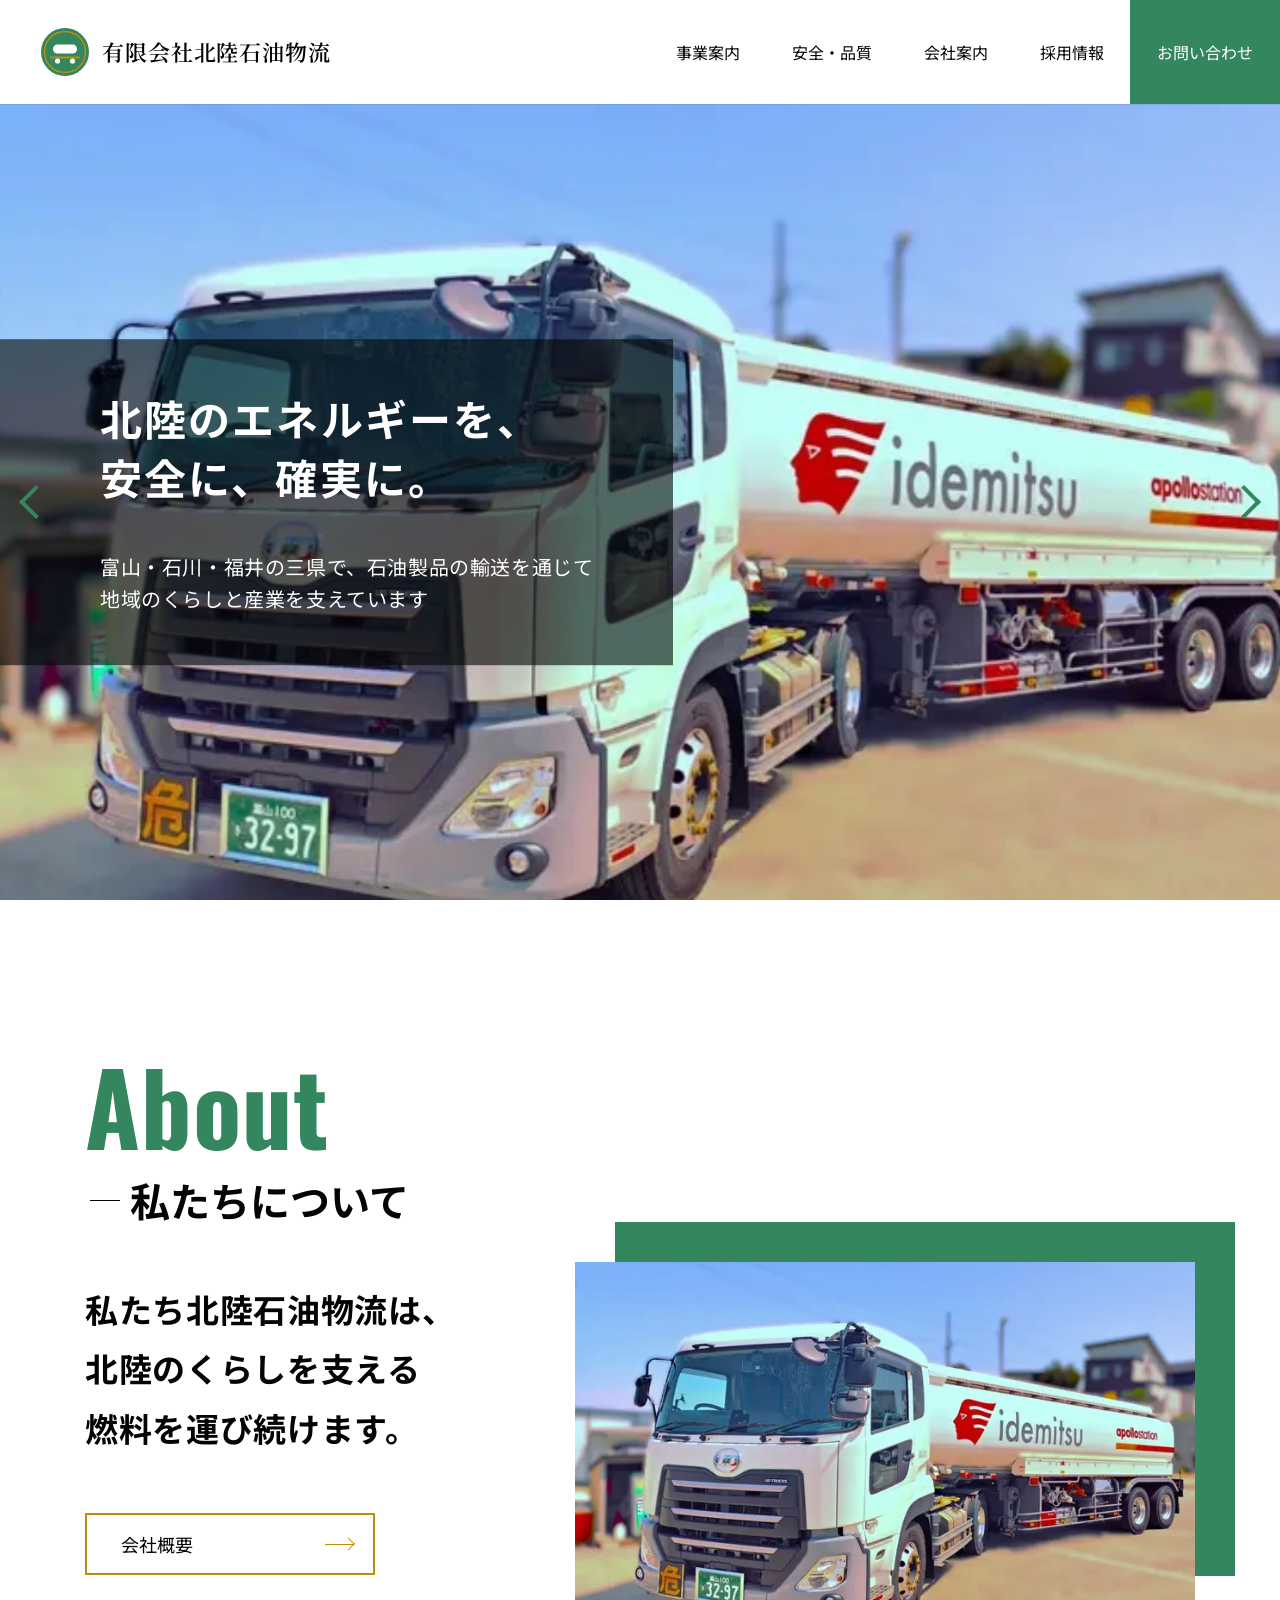
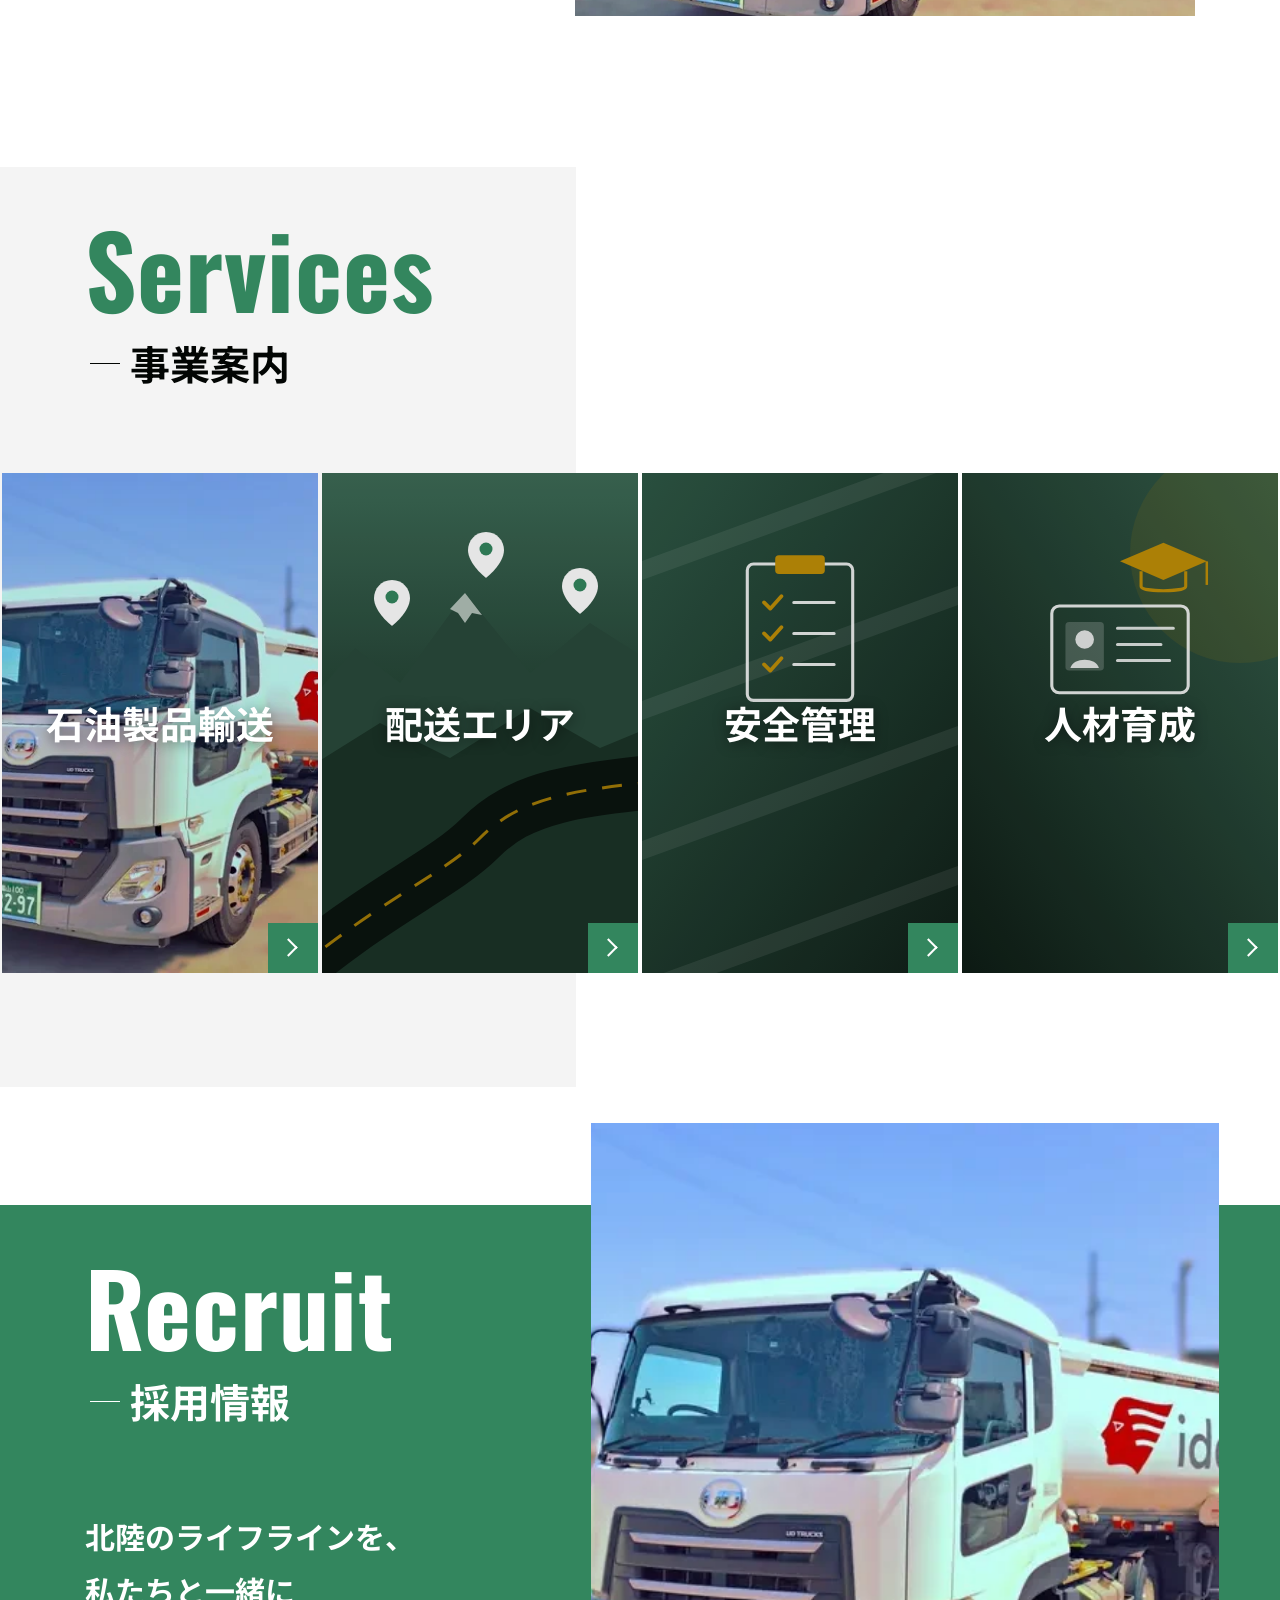
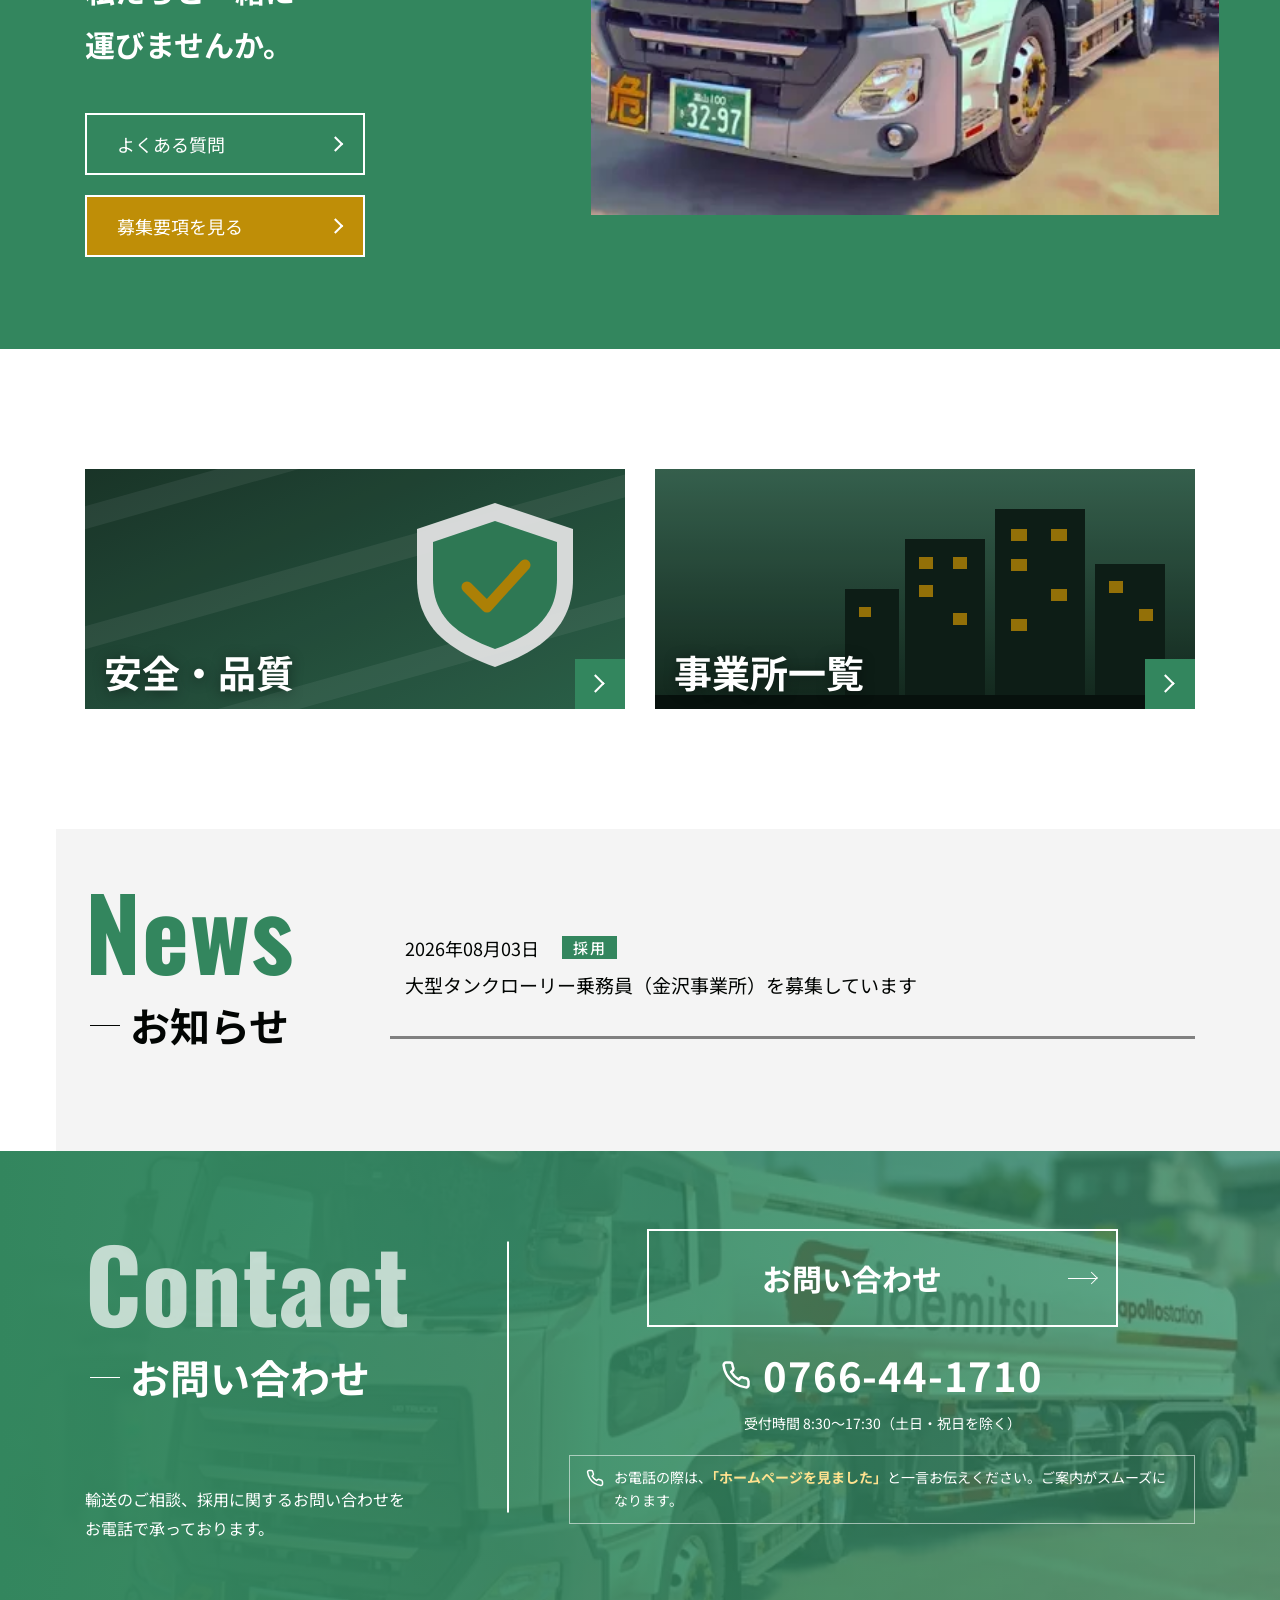
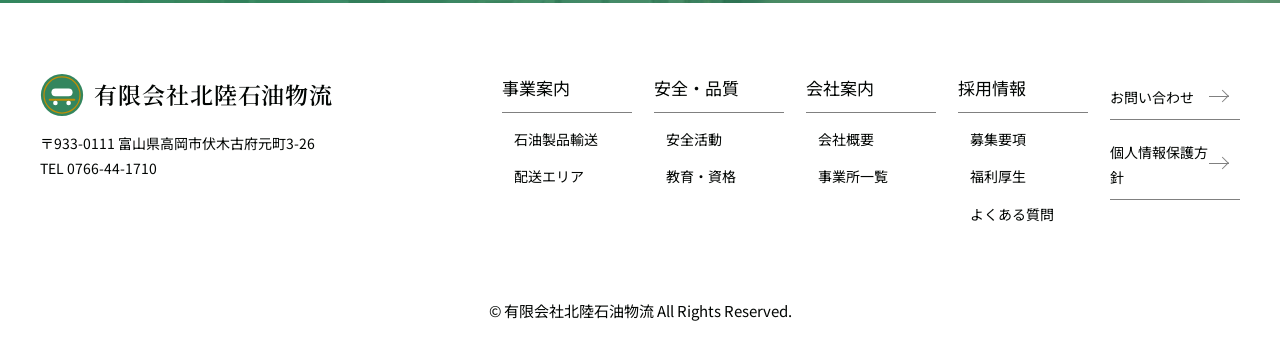
==== commit 3f8657a1: "別バージョンを吉沢運送のコーポレートサイトの体裁で作り直し 吉沢運送（関連会社）のサイトを実測し、レイアウト・寸法・配色・書体・ スライダー・ドロップダウン・下層ページの構成を再現した。 文章・写真・" ====
--- a/p-ed1b7f15d6154fcb/v2/index.html
+++ b/p-ed1b7f15d6154fcb/v2/index.html
@@ -4,370 +4,143 @@
 <meta charset="UTF-8">
 <meta name="viewport" content="width=device-width, initial-scale=1">
 <meta name="robots" content="noindex, nofollow">
-<title>採用サイト｜有限会社北陸石油物流</title>
-<meta name="description" content="有限会社北陸石油物流の採用サイト。富山・石川・福井の3拠点で、タンクローリー乗務員を募集しています。未経験・免許なしからの応募も歓迎します。">
+<title>有限会社北陸石油物流｜北陸のエネルギーを、安全に、確実に。</title>
+<meta name="description" content="有限会社北陸石油物流は富山県高岡市に本社を置く道路貨物運送会社です。富山・石川・福井の3拠点から、タンクローリーで石油製品を安全に、確実にお届けしています。">
+<meta property="og:type" content="website">
+<meta property="og:site_name" content="有限会社北陸石油物流">
+<meta property="og:title" content="有限会社北陸石油物流｜北陸のエネルギーを、安全に、確実に。">
+<meta property="og:description" content="有限会社北陸石油物流は富山県高岡市に本社を置く道路貨物運送会社です。富山・石川・福井の3拠点から、タンクローリーで石油製品を安全に、確実にお届けしています。">
+<meta property="og:image" content="../assets/tanker.jpg">
+<meta property="og:locale" content="ja_JP">
 <link rel="preconnect" href="https://fonts.googleapis.com">
 <link rel="preconnect" href="https://fonts.gstatic.com" crossorigin>
-<link href="https://fonts.googleapis.com/css2?family=Noto+Sans+JP:wght@400;500;700&display=swap" rel="stylesheet">
-<link rel="stylesheet" href="style.css">
-<link rel="icon" href="data:image/svg+xml,<svg xmlns='http://www.w3.org/2000/svg' viewBox='0 0 32 32'><rect width='32' height='32' rx='6' fill='%230b2f5e'/><rect x='9' y='11' width='15' height='6' rx='3' fill='%23fff'/></svg>">
+<link href="https://fonts.googleapis.com/css2?family=Noto+Sans+JP:wght@400;500;700&family=Noto+Serif+JP:wght@600&family=Oswald:wght@700&display=swap" rel="stylesheet">
+<link rel="stylesheet" href="css/style.css">
+<link rel="icon" href="data:image/svg+xml,<svg xmlns='http://www.w3.org/2000/svg' viewBox='0 0 50 50'><circle cx='25' cy='25' r='24' fill='%2333865e'/><rect x='13' y='17.5' width='24' height='9' rx='4.5' fill='%23fff'/><circle cx='17.5' cy='34' r='2.6' fill='%23fff'/><circle cx='32.5' cy='34' r='2.6' fill='%23fff'/></svg>">
 </head>
 <body>
+<header class="header">
+  <a class="logo" href="index.html"><svg viewBox="0 0 50 50" aria-hidden="true"><circle cx="25" cy="25" r="24" fill="#33865e"/><circle cx="25" cy="25" r="20.5" fill="none" stroke="#bf8e07" stroke-width="1.4"/><rect x="13" y="17.5" width="24" height="9" rx="4.5" fill="#fff"/><path d="M11 30.5h28" stroke="#bf8e07" stroke-width="2.2" stroke-linecap="round"/><circle cx="17.5" cy="34" r="2.6" fill="#fff"/><circle cx="32.5" cy="34" r="2.6" fill="#fff"/></svg><span>有限会社北陸石油物流</span></a>
+  <nav class="gnav-wrap" id="gnav" aria-label="メインメニュー">
+    <ul class="gnav">
+      <li><a href="business.html">事業案内</a>
+        <ul class="sub"><li><a href="business.html#transport">石油製品輸送</a></li><li><a href="business.html#area">配送エリア</a></li></ul></li>
+      <li><a href="safety.html">安全・品質</a>
+        <ul class="sub"><li><a href="safety.html#safety">安全活動</a></li><li><a href="safety.html#education">教育・資格</a></li></ul></li>
+      <li><a href="company.html">会社案内</a>
+        <ul class="sub"><li><a href="company.html#outline">会社概要</a></li><li><a href="company.html#office">事業所一覧</a></li></ul></li>
+      <li><a href="recruit.html">採用情報</a>
+        <ul class="sub"><li><a href="recruit.html#requirements">募集要項</a></li><li><a href="recruit.html#welfare">福利厚生</a></li><li><a href="faq.html">よくある質問</a></li></ul></li>
+      <li><a class="ct-box" href="contact.html">お問い合わせ</a></li>
+    </ul>
+  </nav>
+  <button class="burger" type="button" aria-label="メニューを開く" aria-expanded="false" aria-controls="gnav"><span></span><span></span><span></span></button>
+</header>
+<main>
 
-<header class="hd">
-  <div class="wrap hd__inner">
-    <a class="hd__logo" href="#top">
-      <svg viewBox="0 0 48 48" aria-hidden="true">
-        <rect width="48" height="48" rx="10" fill="#0b2f5e"/>
-        <path d="M10 31h28" stroke="#e8901a" stroke-width="2.4" stroke-linecap="round"/>
-        <rect x="13" y="17" width="22" height="9" rx="4.5" fill="#fff"/>
-        <circle cx="17.5" cy="33.5" r="3" fill="none" stroke="#e8901a" stroke-width="2.4"/>
-        <circle cx="31" cy="33.5" r="3" fill="none" stroke="#e8901a" stroke-width="2.4"/>
-      </svg>
-      <span class="hd__name">
-        <b>北陸石油物流</b>
-        <span>採用サイト</span>
-      </span>
-    </a>
-    <button class="burger" type="button" aria-label="メニューを開く" aria-expanded="false" aria-controls="menu">
-      <i></i><i></i><i></i>
-    </button>
+<div class="mainimg">
+  <div class="slide slide--1 is-active"><img src="../assets/tanker.webp" alt="石油製品を運ぶ当社のタンクローリー" width="720" height="480"></div>
+  <div class="slide slide--2"><img src="../assets/tanker.webp" alt="" width="720" height="480"></div>
+  <div class="mainimg-box">
+    <h1 class="mainimg-title">北陸のエネルギーを、<br>安全に、確実に。</h1>
+    <p class="mainimg-text">富山・石川・福井の三県で、石油製品の輸送を通じて<br>地域のくらしと産業を支えています</p>
   </div>
-</header>
+  <button class="mv-arrow prev" type="button" aria-label="前の画像"></button>
+  <button class="mv-arrow next" type="button" aria-label="次の画像"></button>
+</div>
 
-<nav class="menu" id="menu" aria-label="メインメニュー">
-  <div>
-    <ul>
-      <li><a href="#works">仕事を知る</a></li>
-      <li><a href="#numbers">数字で見る</a></li>
-      <li><a href="#members">働く仲間</a></li>
-      <li><a href="#welfare">制度・環境を知る</a></li>
-      <li><a href="#requirements">募集要項</a></li>
-      <li><a href="../qa.html">よくある質問</a></li>
-    </ul>
-    <p class="menu__tel">
-      採用のお問い合わせ（金沢事業所）
-      <b><a href="tel:0762371177">076-237-1177</a></b>
-    </p>
+<section class="about" id="about">
+  <div class="container">
+    <div class="fade">
+      <span class="p-ti">About</span>
+      <h2 class="ja-logo">私たちについて</h2>
+      <p class="about-text">私たち北陸石油物流は、<br>北陸のくらしを支える<br>燃料を運び続けます。</p>
+      <a class="btn-arw" href="company.html">会社概要</a>
+    </div>
+    <figure class="about-img fade"><img src="../assets/tanker.webp" alt="当社のタンクローリー" width="720" height="480" loading="lazy"></figure>
   </div>
-</nav>
+</section>
 
-<main id="top">
+<section class="services" id="services">
+  <div class="container fade">
+    <span class="p-ti">Services</span>
+    <h2 class="ja-logo">事業案内</h2>
+  </div>
+  <div class="serv-box">
+    <a class="serv-item fade" href="business.html#transport" style="background-image:url(../assets/tanker.webp);background-position:38% 50%"><span class="serv-t">石油製品輸送</span><span class="arw-sq"></span></a>
+    <a class="serv-item fade" href="business.html#area" style="background-image:url(img/tile-area.svg)"><span class="serv-t">配送エリア</span><span class="arw-sq"></span></a>
+    <a class="serv-item fade" href="safety.html#safety" style="background-image:url(img/tile-check.svg)"><span class="serv-t">安全管理</span><span class="arw-sq"></span></a>
+    <a class="serv-item fade" href="safety.html#education" style="background-image:url(img/tile-training.svg)"><span class="serv-t">人材育成</span><span class="arw-sq"></span></a>
+  </div>
+</section>
 
-<!-- ============ ヒーロー ============ -->
-<section class="hero">
-  <div class="hero__bg" aria-hidden="true"></div>
-  <div class="hero__veil" aria-hidden="true"></div>
-  <div class="wrap hero__inner">
-    <p class="hero__lead">有限会社北陸石油物流　採用サイト</p>
-    <h1 class="hero__title">
-      止めない、<em>北陸のあたりまえ</em>。<br>
-      その先頭を、走る。
-    </h1>
-    <div class="hero__foot">
-      <p class="hero__note">
-        経験・学歴は問いません。免許は入社後に取得できます（取得費用は会社が補助）。
-      </p>
-      <a class="btn btn--amber" href="#requirements">募集要項を見る</a>
+<section class="recruit" id="recruit">
+  <div class="container rec-c">
+    <span class="p-ti">Recruit</span>
+    <h2 class="ja-logo">採用情報</h2>
+    <p class="rec-text">北陸のライフラインを、<br>私たちと一緒に<br>運びませんか。</p>
+    <div class="rec-btns">
+      <a class="btn-rec" href="faq.html">よくある質問</a>
+      <a class="btn-rec btn-rec--gold" href="recruit.html">募集要項を見る</a>
     </div>
   </div>
-  <span class="hero__scrollbar" aria-hidden="true"></span>
+  <img class="rec-img" src="../assets/tanker.webp" alt="" width="720" height="480" loading="lazy">
 </section>
 
-<!-- ============ 仕事を知る ============ -->
-<section class="sec" id="works">
-  <div class="wrap">
-    <div class="sec__head rv">
-      <div class="sec__rule"></div>
-      <h2 class="sec__ttl">仕事を知る</h2>
-      <p class="sec__sub">
-        私たちが運んでいるのは、ガソリン・軽油・灯油・重油といった石油製品です。<br>
-        タンクローリーで油槽所から積み込み、ガソリンスタンドや工場へお届けするまでが仕事の範囲です。
-      </p>
+<section class="safe-qual">
+  <div class="container sq-box">
+    <a class="sq-item fade" href="safety.html" style="background-image:url(img/banner-safety.svg)"><span class="sq-t">安全・品質</span><span class="arw-sq"></span></a>
+    <a class="sq-item fade" href="company.html#office" style="background-image:url(img/banner-office.svg)"><span class="sq-t">事業所一覧</span><span class="arw-sq"></span></a>
+  </div>
+</section>
+
+<section class="news" id="news">
+  <div class="container">
+    <div class="fade">
+      <span class="p-ti">News</span>
+      <h2 class="ja-logo">お知らせ</h2>
     </div>
+    <ul class="news-list fade">
+      <li><a href="recruit.html">
+        <span class="lim-days">2026年08月03日</span><span class="lim-tag">採用</span>
+        <div class="lim-text">大型タンクローリー乗務員（金沢事業所）を募集しています</div>
+      </a></li>
+    </ul>
+  </div>
+</section>
 
-    <div class="works">
-      <article class="work rv">
-        <div class="work__fig" aria-hidden="true">
-          <svg viewBox="0 0 480 330">
-            <rect width="480" height="330" fill="#0b2f5e"/>
-            <path d="M0 230 L110 185 L230 220 L340 175 L480 215 L480 330 L0 330Z" fill="#071f3f"/>
-            <g transform="translate(70 190)">
-              <rect x="110" y="8" width="180" height="48" rx="24" fill="#fff"/>
-              <rect x="110" y="26" width="180" height="8" fill="#e8901a"/>
-              <path d="M30 18h72v38H30a8 8 0 01-8-8V26a8 8 0 018-8z" fill="#fff"/>
-              <rect x="35" y="25" width="32" height="18" rx="3" fill="#1b4c8f"/>
-              <rect x="14" y="56" width="290" height="8" rx="4" fill="#c9760c"/>
-              <circle cx="62" cy="72" r="14" fill="#05172f"/><circle cx="222" cy="72" r="14" fill="#05172f"/>
-              <circle cx="264" cy="72" r="14" fill="#05172f"/>
-            </g>
-            <rect y="292" width="480" height="38" fill="#05172f"/>
-          </svg>
-        </div>
-        <div class="work__body">
-          <p class="work__num">01</p>
-          <h3 class="work__ttl">石油製品の輸送</h3>
-          <p class="work__txt">
-            油槽所でガソリン・軽油・灯油などを積み込み、サービスステーションや需要家様へ配送します。
-            荷積みと荷卸しはホースをつなぐ作業が中心で、荷物を持ち上げるような力仕事はありません。
-          </p>
-        </div>
-      </article>
-
-      <article class="work rv">
-        <div class="work__fig" aria-hidden="true">
-          <svg viewBox="0 0 480 330">
-            <rect width="480" height="330" fill="#123a6b"/>
-            <path d="M0 120 L90 40 L150 82 L230 20 L300 90 L370 46 L440 96 L480 70 L480 200 L0 200Z" fill="#0b2f5e"/>
-            <path d="M0 170 L120 120 L240 165 L360 115 L480 160 L480 250 L0 250Z" fill="#071f3f"/>
-            <rect y="250" width="480" height="80" fill="#05172f"/>
-            <path d="M0 288h480" stroke="#e8901a" stroke-width="4" stroke-dasharray="26 20" opacity=".7"/>
-            <g fill="#ffc670"><circle cx="120" cy="228" r="7"/><circle cx="252" cy="228" r="7"/><circle cx="378" cy="228" r="7"/></g>
-          </svg>
-        </div>
-        <div class="work__body">
-          <p class="work__num">02</p>
-          <h3 class="work__ttl">地場の配送エリア</h3>
-          <p class="work__txt">
-            富山・石川・福井の3拠点から、北陸三県と岐阜県の一部へ。金沢事業所は石川県全域・富山県・岐阜県の一部が主なエリアです。
-            長距離運行を主体とした働き方ではありません。
-          </p>
-        </div>
-      </article>
-
-      <article class="work rv">
-        <div class="work__fig" aria-hidden="true">
-          <svg viewBox="0 0 480 330">
-            <rect width="480" height="330" fill="#0b2f5e"/>
-            <path d="M240 70l100 34v62c0 60-42 84-100 102-58-18-100-42-100-102v-62z" fill="#fff" opacity=".95"/>
-            <path d="M240 90l82 28v48c0 48-34 68-82 84-48-16-82-36-82-84v-48z" fill="#1b4c8f"/>
-            <path d="M204 168l26 26 50-54" stroke="#ffc670" stroke-width="15" fill="none" stroke-linecap="round" stroke-linejoin="round"/>
-          </svg>
-        </div>
-        <div class="work__body">
-          <p class="work__num">03</p>
-          <h3 class="work__ttl">安全が、いちばんの仕事</h3>
-          <p class="work__txt">
-            乗務前後の対面点呼とアルコールチェック、車両の日常点検、荷卸し手順の遵守。
-            危険物を扱うからこそ、決まったことを決まったとおりにやり切ることを何より大切にしています。
-          </p>
-        </div>
-      </article>
+<section class="contact" id="contact">
+  <div class="container">
+    <div class="cont-l">
+      <span class="p-ti">Contact</span>
+      <h2 class="ja-logo">お問い合わせ</h2>
+      <p class="cont-t-sub">輸送のご相談、採用に関するお問い合わせを<br>お電話で承っております。</p>
+    </div>
+    <div class="cont-r">
+      <a class="cont-btn" href="contact.html">お問い合わせ</a>
+      <a class="cont-tel" href="tel:0766441710"><svg viewBox="0 0 24 24" fill="none" stroke="currentColor" stroke-width="2" stroke-linecap="round" stroke-linejoin="round" aria-hidden="true"><path d="M22 16.9v3a2 2 0 01-2.2 2 19.8 19.8 0 01-8.6-3.1 19.5 19.5 0 01-6-6A19.8 19.8 0 012.1 4.2 2 2 0 014.1 2h3a2 2 0 012 1.7c.1.9.3 1.8.7 2.6a2 2 0 01-.5 2.1L8.1 9.6a16 16 0 006 6l1.2-1.2a2 2 0 012.1-.5c.8.4 1.7.6 2.6.7a2 2 0 011.7 2z"/></svg>0766-44-1710</a>
+      <p class="cont-tel-sub">受付時間 8:30〜17:30（土日・祝日を除く）</p>
+      <p class="hp-note"><svg viewBox="0 0 24 24" fill="none" stroke="currentColor" stroke-width="2" stroke-linecap="round" stroke-linejoin="round" aria-hidden="true"><path d="M22 16.9v3a2 2 0 01-2.2 2 19.8 19.8 0 01-8.6-3.1 19.5 19.5 0 01-6-6A19.8 19.8 0 012.1 4.2 2 2 0 014.1 2h3a2 2 0 012 1.7c.1.9.3 1.8.7 2.6a2 2 0 01-.5 2.1L8.1 9.6a16 16 0 006 6l1.2-1.2a2 2 0 012.1-.5c.8.4 1.7.6 2.6.7a2 2 0 011.7 2z"/></svg><span>お電話の際は、<b>「ホームページを見ました」</b>と一言お伝えください。ご案内がスムーズになります。</span></p>
     </div>
   </div>
 </section>
 
-<!-- ============ 数字で見る ============ -->
-<section class="sec sec--navy" id="numbers">
-  <div class="wrap">
-    <div class="sec__head sec__head--c rv">
-      <div class="sec__rule"></div>
-      <h2 class="sec__ttl">数字で見る北陸石油物流</h2>
+</main>
+<footer class="footer">
+  <div class="footer-in">
+    <div class="f-brand">
+      <a class="f-logo" href="index.html"><svg viewBox="0 0 50 50" aria-hidden="true"><circle cx="25" cy="25" r="24" fill="#33865e"/><circle cx="25" cy="25" r="20.5" fill="none" stroke="#bf8e07" stroke-width="1.4"/><rect x="13" y="17.5" width="24" height="9" rx="4.5" fill="#fff"/><path d="M11 30.5h28" stroke="#bf8e07" stroke-width="2.2" stroke-linecap="round"/><circle cx="17.5" cy="34" r="2.6" fill="#fff"/><circle cx="32.5" cy="34" r="2.6" fill="#fff"/></svg><span>有限会社北陸石油物流</span></a>
+      <p class="f-address">〒933-0111 富山県高岡市伏木古府元町3-26<br>TEL 0766-44-1710</p>
     </div>
-    <div class="figs">
-      <div class="fig rv"><p class="fig__n">2004<small>年</small></p><p class="fig__l">設立（創業20年以上）</p></div>
-      <div class="fig rv"><p class="fig__n">3<small>拠点</small></p><p class="fig__l">高岡本社・金沢・福井</p></div>
-      <div class="fig rv"><p class="fig__n">58<small>名</small></p><p class="fig__l">従業員数</p></div>
-      <div class="fig rv"><p class="fig__n">105<small>日</small></p><p class="fig__l">年間休日</p></div>
-    </div>
+    <div><p class="f-ti">事業案内</p><ul class="f-links"><li><a class="f-link" href="business.html#transport">石油製品輸送</a></li><li><a class="f-link" href="business.html#area">配送エリア</a></li></ul></div>
+    <div><p class="f-ti">安全・品質</p><ul class="f-links"><li><a class="f-link" href="safety.html#safety">安全活動</a></li><li><a class="f-link" href="safety.html#education">教育・資格</a></li></ul></div>
+    <div><p class="f-ti">会社案内</p><ul class="f-links"><li><a class="f-link" href="company.html#outline">会社概要</a></li><li><a class="f-link" href="company.html#office">事業所一覧</a></li></ul></div>
+    <div><p class="f-ti">採用情報</p><ul class="f-links"><li><a class="f-link" href="recruit.html#requirements">募集要項</a></li><li><a class="f-link" href="recruit.html#welfare">福利厚生</a></li><li><a class="f-link" href="faq.html">よくある質問</a></li></ul></div>
+    <div><a class="f-ti-link" href="contact.html">お問い合わせ</a><a class="f-ti-link" href="privacy.html">個人情報保護方針</a></div>
   </div>
-</section>
-
-<!-- ============ 働く仲間 ============ -->
-<section class="sec sec--tint" id="members">
-  <div class="wrap">
-    <div class="sec__head sec__head--c rv">
-      <div class="sec__rule"></div>
-      <h2 class="sec__ttl">働く仲間</h2>
-      <p class="sec__sub">実際に働いている乗務員の声を、これから掲載していきます。</p>
-    </div>
-    <div class="soon">
-      <div class="soon__i rv">
-        <svg class="soon__ic" viewBox="0 0 48 48" fill="none" stroke="currentColor" stroke-width="2" aria-hidden="true">
-          <circle cx="24" cy="17" r="8"/><path d="M8 42c0-9 7-15 16-15s16 6 16 15"/>
-        </svg>
-        <p class="soon__t">乗務員インタビュー</p>
-        <p class="soon__d">準備中</p>
-      </div>
-      <div class="soon__i rv">
-        <svg class="soon__ic" viewBox="0 0 48 48" fill="none" stroke="currentColor" stroke-width="2" aria-hidden="true">
-          <circle cx="24" cy="17" r="8"/><path d="M8 42c0-9 7-15 16-15s16 6 16 15"/>
-        </svg>
-        <p class="soon__t">乗務員インタビュー</p>
-        <p class="soon__d">準備中</p>
-      </div>
-      <div class="soon__i rv">
-        <svg class="soon__ic" viewBox="0 0 48 48" fill="none" stroke="currentColor" stroke-width="2" aria-hidden="true">
-          <circle cx="24" cy="17" r="8"/><path d="M8 42c0-9 7-15 16-15s16 6 16 15"/>
-        </svg>
-        <p class="soon__t">運行管理者インタビュー</p>
-        <p class="soon__d">準備中</p>
-      </div>
-    </div>
-    <p class="soon__note rv">
-      この欄には実際の社員の方の写真とコメントが入ります。<br>
-      <strong>事実にもとづかない内容は掲載できないため、取材ができるまで空欄にしてあります。</strong>
-      「入社のきっかけ」「1日の流れ」「働いてみて感じたこと」を3名分いただければ、そのまま形にできます。
-    </p>
-  </div>
-</section>
-
-<!-- ============ 制度・環境 ============ -->
-<section class="sec" id="welfare">
-  <div class="wrap">
-    <div class="sec__head rv">
-      <div class="sec__rule"></div>
-      <h2 class="sec__ttl">制度・環境を知る</h2>
-      <p class="sec__sub">長く働き続けていただくための仕組みを整えています。</p>
-    </div>
-    <div class="welf">
-      <div class="welf__i rv">
-        <span class="welf__ic"><svg viewBox="0 0 24 24" fill="none" stroke="currentColor" stroke-width="2" stroke-linecap="round"><path d="M12 3l9 5-9 5-9-5z"/><path d="M21 12v5M6 10v5c0 2 3 4 6 4s6-2 6-4v-5"/></svg></span>
-        <div>
-          <h3 class="welf__t">資格取得の補助制度</h3>
-          <p class="welf__d">大型自動車免許や危険物取扱者などの取得費用を会社が補助します。県外で受験される場合の交通費も会社が負担します。</p>
-        </div>
-      </div>
-      <div class="welf__i rv">
-        <span class="welf__ic"><svg viewBox="0 0 24 24" fill="none" stroke="currentColor" stroke-width="2" stroke-linecap="round"><path d="M12 2v20M17 5H9.5a3.5 3.5 0 000 7h5a3.5 3.5 0 010 7H6"/></svg></span>
-        <div>
-          <h3 class="welf__t">各種手当</h3>
-          <p class="welf__d">家族手当、運行手当、無事故手当（10,000円〜50,000円）、班長手当（10,000円〜50,000円）、通勤手当（月額上限25,000円）。</p>
-        </div>
-      </div>
-      <div class="welf__i rv">
-        <span class="welf__ic"><svg viewBox="0 0 24 24" fill="none" stroke="currentColor" stroke-width="2" stroke-linecap="round" stroke-linejoin="round"><circle cx="12" cy="9" r="6"/><path d="M8.5 14L7 22l5-2.5L17 22l-1.5-8"/></svg></span>
-        <div>
-          <h3 class="welf__t">表彰制度</h3>
-          <p class="welf__d">無事故優良表彰、優良勤務表彰、永年勤続表彰。安全に走り続けた積み重ねを、きちんと評価します。</p>
-        </div>
-      </div>
-      <div class="welf__i rv">
-        <span class="welf__ic"><svg viewBox="0 0 24 24" fill="none" stroke="currentColor" stroke-width="2" stroke-linecap="round" stroke-linejoin="round"><path d="M20.8 5.6a5 5 0 00-7.1 0L12 7.3l-1.7-1.7a5 5 0 10-7.1 7.1L12 21.4l8.8-8.7a5 5 0 000-7.1z"/></svg></span>
-        <div>
-          <h3 class="welf__t">各種給付金</h3>
-          <p class="welf__d">結婚祝い金、出産祝い金などの給付金制度があります。育児休業・介護休業の取得実績もあります。</p>
-        </div>
-      </div>
-      <div class="welf__i rv">
-        <span class="welf__ic"><svg viewBox="0 0 24 24" fill="none" stroke="currentColor" stroke-width="2" stroke-linecap="round" stroke-linejoin="round"><path d="M12 2l8 4v6c0 5-3.4 8.3-8 10-4.6-1.7-8-5-8-10V6z"/><path d="M9 12l2 2 4-4"/></svg></span>
-        <div>
-          <h3 class="welf__t">高速代・事故負担なし</h3>
-          <p class="welf__d">高速道路の利用料金は全額会社が負担します。事故の弁償を個人にご負担いただくこともありません。</p>
-        </div>
-      </div>
-      <div class="welf__i rv">
-        <span class="welf__ic"><svg viewBox="0 0 24 24" fill="none" stroke="currentColor" stroke-width="2" stroke-linecap="round" stroke-linejoin="round"><rect x="3" y="5" width="18" height="16" rx="2"/><path d="M3 10h18M8 3v4M16 3v4"/></svg></span>
-        <div>
-          <h3 class="welf__t">社会保険・退職金</h3>
-          <p class="welf__d">雇用・労災・健康・厚生年金の各種社会保険を完備。退職金制度は勤続5年以上が対象です。定年60歳、再雇用は65歳まで。</p>
-        </div>
-      </div>
-    </div>
-  </div>
-</section>
-
-<!-- ============ 募集要項 ============ -->
-<section class="sec sec--tint" id="requirements">
-  <div class="narrow">
-    <div class="sec__head sec__head--c rv">
-      <div class="sec__rule"></div>
-      <h2 class="sec__ttl">募集要項</h2>
-    </div>
-    <div class="rv">
-      <table class="tbl">
-        <tbody>
-          <tr><th>職種</th><td>大型タンクローリー乗務員（金沢事業所）</td></tr>
-          <tr><th>雇用形態</th><td>正社員（雇用期間の定めなし）／試用期間2か月・労働条件は同じ</td></tr>
-          <tr><th>勤務地</th><td>金沢事業所（〒920-0211 石川県金沢市湊1丁目56-3）<br>JR東金沢駅より車で約20分／マイカー通勤可・駐車場あり／転勤なし</td></tr>
-          <tr><th>応募資格</th><td>経験不問・学歴不問（59歳以下／定年60歳を上限とするため）<br>大型自動車免許、危険物取扱者、トレーラー免許をお持ちの方は優遇。<strong>いずれも入社後の取得が可能です。</strong></td></tr>
-          <tr><th>給与</th><td>月給 247,470円 〜 308,570円<br>（基本給 165,000円〜176,100円 ＋ 各種諸手当／固定残業代なし）</td></tr>
-          <tr><th>昇給・賞与</th><td>昇給あり（前年度実績 月額20,000円）／賞与 年2回（前年度実績 400,000円）</td></tr>
-          <tr><th>勤務時間</th><td>8:00〜17:00（休憩60分）／1年単位の変形労働時間制／時間外は月平均27時間</td></tr>
-          <tr><th>休日・休暇</th><td>年間105日（日曜＋会社カレンダー）／有給休暇は入社6か月後に10日</td></tr>
-          <tr><th>選考</th><td>書類選考なし → 面接1回 → 7日以内にお電話で結果をご連絡<br>ハローワークの紹介状を添えて応募書類をご郵送ください（求人番号 16020-08966561）</td></tr>
-        </tbody>
-      </table>
-      <p style="margin-top:20px;font-size:13px;color:var(--ink-mute)">
-        ※ この画面の内容は雇用契約書ではありません。採用時には書面により労働条件の明示を受けてください。<br>
-        ※ 2026年8月3日受付・紹介期限2026年10月31日の求人に基づく内容です。
-      </p>
-      <p style="margin-top:24px;text-align:center">
-        <a class="btn btn--navy" href="../qa.html">よくある質問を見る</a>
-      </p>
-    </div>
-  </div>
-</section>
-
-<!-- ============ 締めCTA ============ -->
-<section class="end" id="contact">
-  <div class="end__bg" aria-hidden="true"></div>
-  <div class="end__veil" aria-hidden="true"></div>
-  <div class="wrap end__inner">
-    <h2 class="end__t">北陸のライフラインを、<br>一緒に運びませんか。</h2>
-    <p class="end__p">「まだ応募を決めたわけではないけれど、少し聞いてみたい」という段階でも構いません。</p>
-    <a class="end__tel" href="tel:0762371177">076-237-1177</a>
-    <div class="end__acts">
-      <a class="btn btn--amber" href="tel:0762371177">電話する</a>
-      <a class="btn btn--line" href="../qa.html">よくある質問</a>
-    </div>
-    <p class="end__call">
-      <svg width="20" height="20" viewBox="0 0 24 24" fill="none" stroke="#ffc670" stroke-width="2" stroke-linecap="round" stroke-linejoin="round" style="flex:none;margin-top:3px" aria-hidden="true"><path d="M22 16.9v3a2 2 0 01-2.2 2 19.8 19.8 0 01-8.6-3.1 19.5 19.5 0 01-6-6A19.8 19.8 0 012.1 4.2 2 2 0 014.1 2h3a2 2 0 012 1.7c.1.9.3 1.8.7 2.6a2 2 0 01-.5 2.1L8.1 9.6a16 16 0 006 6l1.2-1.2a2 2 0 012.1-.5c.8.4 1.7.6 2.6.7a2 2 0 011.7 2z"/></svg>
-      <span>お電話の際は、<b>「ホームページを見ました」</b>と一言お伝えください。ご案内がスムーズになります。</span>
-    </p>
-  </div>
-</section>
-
-</main>
-
-<footer class="ft">
-  <div class="wrap">
-    <div class="ft__top">
-      <div>
-        <p class="ft__n">有限会社北陸石油物流</p>
-        <p class="ft__a">
-          本社　〒933-0111　富山県高岡市伏木古府元町3-26／TEL 0766-44-1710<br>
-          金沢事業所　〒920-0211　石川県金沢市湊1丁目56-3／TEL 076-237-1177<br>
-          福井事業所　〒913-0031　福井県坂井市三国町新保35-1-1
-        </p>
-      </div>
-      <div>
-        <ul class="ft__l">
-          <li><a href="#works">仕事を知る</a></li>
-          <li><a href="#welfare">制度・環境を知る</a></li>
-          <li><a href="#requirements">募集要項</a></li>
-          <li><a href="../qa.html">よくある質問</a></li>
-          <li><a href="../privacy.html">個人情報保護方針</a></li>
-          <li><a href="../index.html">通常版のサイトを見る</a></li>
-        </ul>
-      </div>
-    </div>
-    <div class="ft__b">
-      <span>&copy; 2026 有限会社北陸石油物流</span>
-      <span>株式会社ニヤクコーポレーション グループ</span>
-    </div>
-  </div>
+  <small class="copyright">&copy; 有限会社北陸石油物流 All Rights Reserved.</small>
 </footer>
-
-<script>
-(function(){
-  var b=document.querySelector('.burger'), m=document.getElementById('menu');
-  b.addEventListener('click',function(){
-    var o=b.getAttribute('aria-expanded')==='true';
-    b.setAttribute('aria-expanded',String(!o));
-    m.classList.toggle('is-open',!o);
-    document.body.style.overflow=o?'':'hidden';
-  });
-  m.addEventListener('click',function(e){
-    if(e.target.closest('a')){b.setAttribute('aria-expanded','false');m.classList.remove('is-open');document.body.style.overflow='';}
-  });
-  var t=document.querySelectorAll('.rv');
-  if(!('IntersectionObserver' in window)){[].forEach.call(t,function(el){el.classList.add('on')});return;}
-  var io=new IntersectionObserver(function(es){
-    es.forEach(function(e){if(e.isIntersecting){e.target.classList.add('on');io.unobserve(e.target);}});
-  },{rootMargin:'0px 0px -10% 0px',threshold:.06});
-  [].forEach.call(t,function(el){io.observe(el)});
-})();
-</script>
+<a class="page-top" href="#" aria-label="ページの先頭へ"></a>
+<script src="js/main.js"></script>
 </body>
 </html>
--- a/p-ed1b7f15d6154fcb/v2/css/style.css
+++ b/p-ed1b7f15d6154fcb/v2/css/style.css
@@ -0,0 +1,375 @@
+@charset "utf-8";
+/* =========================================================
+   有限会社北陸石油物流 コーポレートサイト（吉沢運送グループ体裁版）
+   ========================================================= */
+:root{
+  --green:#33865e; --green-d:#296d4c; --gold:#bf8e07; --gold-d:#a37905;
+  --ink:#020503; --gray:#f4f4f4; --line:#808080;
+  --header:104px; --container:1140px;
+}
+*,*::before,*::after{box-sizing:border-box}
+html{scroll-behavior:smooth;scroll-padding-top:var(--header)}
+body{margin:0;font-family:"Noto Sans JP",YuGothic,"Yu Gothic",Meiryo,"Hiragino Kaku Gothic ProN",sans-serif;
+  font-size:18px;line-height:1.8;color:var(--ink);background:#fff;-webkit-font-smoothing:antialiased}
+img{max-width:100%;height:auto;display:block}
+a{color:inherit;text-decoration:none}
+ul,ol{list-style:none;margin:0;padding:0}
+h1,h2,h3,h4,p,dl,dd,figure{margin:0}
+button{font:inherit}
+.container{max-width:var(--container);margin:0 auto;padding:0 15px}
+body.nav-open{overflow:hidden}
+
+/* ---------------- ヘッダー ---------------- */
+.header{position:fixed;inset:0 0 auto;z-index:100;height:var(--header);background:#fff;
+  display:flex;align-items:stretch;justify-content:space-between;box-shadow:0 1px 0 rgba(0,0,0,.06)}
+.logo{display:flex;align-items:center;gap:12px;padding-left:40px;flex:none}
+.logo svg{width:50px;height:50px;flex:none}
+.logo span{font-family:"Noto Serif JP","Hiragino Mincho ProN","Yu Mincho",serif;font-size:26px;font-weight:600;letter-spacing:.04em;white-space:nowrap}
+.gnav-wrap{display:flex;align-items:stretch}
+.gnav{display:flex;align-items:stretch}
+.gnav>li{position:relative;display:flex}
+.gnav>li>a{display:flex;align-items:center;padding:0 46px;font-size:18px;transition:color .2s}
+.gnav>li>a:hover{color:var(--green)}
+.gnav>li>a.ct-box{background:var(--green);color:#fff;padding:0 35px;min-width:178px;justify-content:center}
+.gnav>li>a.ct-box:hover{background:var(--green-d);color:#fff}
+.gnav .sub{position:absolute;top:100%;left:50%;min-width:230px;background:#fff;box-shadow:0 12px 30px rgba(0,0,0,.12);
+  opacity:0;visibility:hidden;transform:translate(-50%,10px);transition:opacity .25s,transform .25s,visibility .25s}
+.gnav>li:hover .sub,.gnav>li:focus-within .sub{opacity:1;visibility:visible;transform:translate(-50%,0)}
+.gnav .sub a{display:block;padding:18px 26px;font-size:14px;font-weight:500;border-bottom:1px solid #ececec;white-space:nowrap}
+.gnav .sub li:last-child a{border-bottom:0}
+.gnav .sub a:hover{background:var(--gray);color:var(--green)}
+.burger{display:none;width:var(--header);height:var(--header);border:0;background:var(--green);cursor:pointer;flex:none;
+  flex-direction:column;align-items:center;justify-content:center;gap:6px}
+.burger span{display:block;width:26px;height:2px;background:#fff;transition:transform .3s,opacity .2s}
+.burger[aria-expanded="true"] span:nth-child(1){transform:translateY(8px) rotate(45deg)}
+.burger[aria-expanded="true"] span:nth-child(2){opacity:0}
+.burger[aria-expanded="true"] span:nth-child(3){transform:translateY(-8px) rotate(-45deg)}
+
+/* ---------------- メインビジュアル ---------------- */
+.mainimg{position:relative;margin-top:var(--header);height:calc(100vh - var(--header));min-height:560px;max-height:802px;overflow:hidden;background:#1a1a1a}
+.slide{position:absolute;inset:0;opacity:0;transition:opacity 1.4s ease}
+.slide.is-active{opacity:1}
+.slide img{width:100%;height:100%;object-fit:cover}
+.slide.is-active img{animation:mvZoom 8s linear forwards}
+@keyframes mvZoom{from{transform:scale(1)}to{transform:scale(1.07)}}
+.slide--2 img{object-position:18% 40%}
+.mainimg-box{position:absolute;left:0;top:50%;transform:translateY(-50%);z-index:3;max-width:694px;
+  padding:50px 80px 50px 100px;background:rgba(2,5,3,.6);color:#fff}
+.mainimg-title{font-size:42px;font-weight:700;line-height:1.4;letter-spacing:.05em;padding-bottom:44px}
+.mainimg-text{font-size:20px;line-height:1.6;letter-spacing:.03em}
+.mv-arrow{position:absolute;top:50%;z-index:4;width:30px;height:60px;margin-top:-30px;border:0;background:none;cursor:pointer;padding:0}
+.mv-arrow::before{content:"";position:absolute;top:50%;left:50%;width:24px;height:24px;border-top:4px solid var(--green);border-left:4px solid var(--green)}
+.mv-arrow.prev{left:15px}.mv-arrow.prev::before{transform:translate(-25%,-50%) rotate(-45deg)}
+.mv-arrow.next{right:15px}.mv-arrow.next::before{transform:translate(-75%,-50%) rotate(135deg)}
+.mv-arrow:hover::before{border-color:#fff}
+
+/* ---------------- 見出し ---------------- */
+.p-ti{display:block;font-family:Oswald,"Arial Narrow",sans-serif;font-size:100px;font-weight:700;line-height:1.1;color:var(--green);letter-spacing:.01em}
+.ja-logo{position:relative;display:inline-block;margin-top:4px;padding-left:45px;font-size:40px;font-weight:700;line-height:1.8}
+.ja-logo::before{content:"";position:absolute;left:5px;top:50%;width:30px;height:1px;background:currentColor}
+
+/* ---------------- ボタン ---------------- */
+.btn-arw{position:relative;display:inline-flex;align-items:center;min-width:290px;height:62px;padding:0 90px 0 34px;
+  border:2px solid var(--gold);font-size:18px;line-height:1;background:transparent;transition:background .25s,color .25s}
+.btn-arw::before{content:"";position:absolute;right:19px;top:50%;width:29px;height:1px;background:var(--gold);transition:right .25s,background .25s}
+.btn-arw::after{content:"";position:absolute;right:20px;top:50%;width:9px;height:9px;border-top:1px solid var(--gold);border-right:1px solid var(--gold);
+  transform:translateY(-50%) rotate(45deg);transition:right .25s,border-color .25s}
+.btn-arw:hover{background:var(--gold);color:#fff}
+.btn-arw:hover::before{background:#fff;right:13px}
+.btn-arw:hover::after{border-color:#fff;right:14px}
+.btn-arw--w{border-color:#fff;color:#fff}
+.btn-arw--w::before{background:#fff}.btn-arw--w::after{border-color:#fff}
+.btn-arw--w:hover{background:#fff;color:var(--green)}
+.btn-arw--w:hover::before{background:var(--green)}.btn-arw--w:hover::after{border-color:var(--green)}
+
+.arw-sq{position:absolute;right:0;bottom:0;width:50px;height:50px;background:var(--green);transition:background .25s}
+.arw-sq::before{content:"";position:absolute;top:18px;left:14px;width:13px;height:13px;border-top:2px solid #fff;border-right:2px solid #fff;transform:rotate(45deg)}
+
+/* ---------------- 私たちについて ---------------- */
+.about{position:relative;margin-top:150px}
+.about .container{position:relative;min-height:567px}
+.about-text{margin-top:44px;font-size:33px;font-weight:700;line-height:1.8;letter-spacing:.02em}
+.about .btn-arw{margin-top:55px}
+.about-img{position:absolute;right:15px;top:212px;width:620px;z-index:1}
+.about-img::before{content:"";position:absolute;top:-40px;right:-40px;width:100%;height:100%;background:var(--green);z-index:-1}
+.about-img img{width:100%;height:354px;object-fit:cover;object-position:62% 45%}
+
+/* ---------------- 事業案内 ---------------- */
+.services{position:relative;margin-top:150px;isolation:isolate}
+.services::before{content:"";position:absolute;left:0;top:0;width:45%;height:calc(100% + 114px);background:var(--gray);z-index:-1}
+.services .container{padding-top:46px;padding-bottom:74px}
+.serv-box{display:grid;grid-template-columns:repeat(4,1fr);gap:4px;padding:0 2px}
+.serv-item{position:relative;display:flex;align-items:center;justify-content:center;height:500px;
+  background-size:cover;background-position:center;overflow:hidden}
+.serv-item::before{content:"";position:absolute;inset:0;background:rgba(2,5,3,.1);transition:background .35s}
+.serv-item:hover::before{background:rgba(2,5,3,.4)}
+.serv-item:hover .arw-sq{background:var(--gold)}
+.serv-t{position:relative;font-size:38px;font-weight:700;color:#fff;line-height:1.8;text-align:center;text-shadow:0 2px 14px rgba(0,0,0,.45)}
+
+/* ---------------- 採用情報 ---------------- */
+.recruit{position:relative;margin-top:232px;background:var(--green);color:#fff;padding:46px 0 92px}
+.recruit .p-ti{color:#fff}
+.rec-c{position:relative;z-index:2}
+.rec-text{margin-top:72px;font-size:30px;font-weight:700;line-height:1.8;max-width:46%}
+.rec-btns{display:grid;gap:20px;width:280px;margin-top:42px}
+.btn-rec{position:relative;display:flex;align-items:center;height:62px;padding:0 50px 0 30px;border:2px solid #fff;color:#fff;font-size:18px;line-height:1;transition:background .25s}
+.btn-rec::after{content:"";position:absolute;right:22px;top:50%;width:11px;height:11px;border-top:2px solid #fff;border-right:2px solid #fff;transform:translateY(-50%) rotate(45deg)}
+.btn-rec:hover{background:rgba(255,255,255,.16)}
+.btn-rec--gold{background:var(--gold)}
+.btn-rec--gold:hover{background:var(--gold-d)}
+.rec-img{position:absolute;right:4.8%;top:-82px;width:49%;max-width:700px;height:692px;object-fit:cover;object-position:30% 50%;z-index:1}
+
+/* ---------------- 安全・品質／事業所 ---------------- */
+.safe-qual{margin-top:120px}
+.sq-box{display:grid;grid-template-columns:1fr 1fr;gap:30px}
+.sq-item{position:relative;display:block;height:240px;background-size:cover;background-position:center;overflow:hidden}
+.sq-item::before{content:"";position:absolute;inset:0;background:rgba(2,5,3,.1);transition:background .35s}
+.sq-item:hover::before{background:rgba(2,5,3,.4)}
+.sq-item:hover .arw-sq{background:var(--gold)}
+.sq-t{position:absolute;left:19px;bottom:3px;font-size:38px;font-weight:700;color:#fff;line-height:1.8;text-shadow:0 2px 14px rgba(0,0,0,.45)}
+
+/* ---------------- お知らせ ---------------- */
+.news{position:relative;margin-top:120px;padding:46px 0 90px;isolation:isolate}
+.news::after{content:"";position:absolute;top:0;right:0;width:95.6%;height:100%;background:var(--gray);z-index:-1}
+.news .container{display:grid;grid-template-columns:305px 1fr;align-items:start}
+.news-list{margin-top:24px}
+.news-list li{border-bottom:3px solid var(--line)}
+.news-list a{display:block;padding:33px 15px;transition:background .2s}
+.news-list a:hover{background:rgba(255,255,255,.7)}
+.lim-days{font-size:18px}
+.lim-tag{display:inline-block;margin-left:23px;padding:4px 11px;background:var(--green);color:#fff;font-size:15px;font-weight:500;letter-spacing:.1em;line-height:1;vertical-align:2px}
+.lim-text{margin-top:4px;font-size:19px;line-height:1.8}
+
+/* ---------------- お問い合わせ ---------------- */
+.contact{position:relative;color:#fff;isolation:isolate;overflow:hidden}
+.contact::before{content:"";position:absolute;inset:0;background:url(../../assets/tanker.webp) center 62%/cover no-repeat;filter:grayscale(.3);z-index:-2}
+.contact::after{content:"";position:absolute;inset:0;background:linear-gradient(90deg,#33865e 0%,rgba(51,134,94,.72) 100%);z-index:-1}
+.contact .container{display:grid;grid-template-columns:424px 1fr;min-height:426px}
+.cont-l{position:relative;padding:76px 0 60px}
+.cont-l::after{content:"";position:absolute;right:0;top:50%;transform:translateY(-50%);width:2px;height:60%;background:#fff}
+.contact .p-ti{color:rgba(255,255,255,.7)}
+.cont-t-sub{margin-top:72px;font-size:16px;line-height:1.8}
+.cont-r{display:flex;flex-direction:column;align-items:center;justify-content:center;padding:50px 0 50px 60px;text-align:center}
+.cont-btn{position:relative;display:flex;align-items:center;justify-content:center;width:471px;max-width:100%;height:98px;padding-right:60px;
+  border:2px solid #fff;font-size:30px;font-weight:700;line-height:1;transition:background .25s,color .25s}
+.cont-btn::before{content:"";position:absolute;right:19px;top:50%;width:29px;height:1px;background:#fff}
+.cont-btn::after{content:"";position:absolute;right:20px;top:50%;width:9px;height:9px;border-top:1px solid #fff;border-right:1px solid #fff;transform:translateY(-50%) rotate(45deg)}
+.cont-btn:hover{background:#fff;color:var(--green)}
+.cont-btn:hover::before{background:var(--green)}.cont-btn:hover::after{border-color:var(--green)}
+.cont-tel{display:inline-flex;align-items:center;gap:12px;margin-top:12px;font-size:40px;font-weight:700;line-height:1.8;letter-spacing:.02em}
+.cont-tel svg{width:30px;height:30px;flex:none}
+.cont-tel-sub{font-size:14px;line-height:1.8}
+.hp-note{display:inline-flex;align-items:flex-start;gap:10px;margin-top:18px;padding:10px 16px;border:1px solid rgba(255,255,255,.55);
+  font-size:14px;line-height:1.7;text-align:left}
+.hp-note svg{width:18px;height:18px;flex:none;margin-top:3px}
+.hp-note b{color:#ffe28f}
+
+/* ---------------- フッター ---------------- */
+.footer{background:#fff;padding:70px 40px 20px}
+.footer-in{display:grid;grid-template-columns:minmax(300px,1fr) repeat(5,145px);gap:30px;max-width:1345px;margin:0 auto}
+.f-logo{display:flex;align-items:center;gap:10px}
+.f-logo svg{width:44px;height:44px}
+.f-logo span{font-family:"Noto Serif JP","Hiragino Mincho ProN","Yu Mincho",serif;font-size:23px;font-weight:600;letter-spacing:.04em}
+.f-address{margin-top:14px;font-size:14px;line-height:1.8}
+.f-ti{font-size:17px;padding-bottom:9px;border-bottom:1px solid var(--line)}
+.f-links{margin-top:14px}
+.f-links li+li{margin-top:12px}
+.f-link{display:block;padding-left:12px;font-size:14px;line-height:1.8;transition:color .2s}
+.f-link:hover{color:var(--green)}
+.f-ti-link{position:relative;display:block;padding:12px 30px 9px 0;border-bottom:1px solid var(--line);font-size:14px;line-height:1.8;transition:color .2s}
+.f-ti-link+.f-ti-link{margin-top:8px}
+.f-ti-link::before{content:"";position:absolute;right:11px;top:50%;width:20px;height:1px;background:var(--line)}
+.f-ti-link::after{content:"";position:absolute;right:13px;top:50%;width:9px;height:9px;border-top:1px solid var(--line);border-right:1px solid var(--line);transform:translateY(-50%) rotate(45deg)}
+.f-ti-link:hover{color:var(--green)}
+.copyright{display:block;margin-top:70px;text-align:center;font-size:15px;line-height:1.8}
+
+.page-top{position:fixed;right:20px;bottom:20px;z-index:90;width:56px;height:56px;background:var(--green);
+  opacity:0;visibility:hidden;transform:translateY(10px);transition:.3s}
+.page-top.show{opacity:1;visibility:visible;transform:none}
+.page-top::before{content:"";position:absolute;left:50%;top:55%;width:14px;height:14px;border-top:2px solid #fff;border-left:2px solid #fff;transform:translate(-50%,-50%) rotate(45deg)}
+.page-top:hover{background:var(--gold)}
+
+/* ---------------- 下層ページ ---------------- */
+.pages-hero{position:relative;margin-top:var(--header);height:236px;display:flex;align-items:center;justify-content:center;
+  color:#fff;isolation:isolate;overflow:hidden;text-align:center}
+.pages-hero::before{content:"";position:absolute;inset:-6px;background:url(../../assets/tanker.webp) center 40%/cover no-repeat;filter:blur(1px);z-index:-2}
+.pages-hero::after{content:"";position:absolute;inset:0;background:rgba(2,5,3,.38);z-index:-1}
+.pages-hero h1{font-size:40px;font-weight:700;letter-spacing:.08em;line-height:1.5;text-shadow:0 2px 16px rgba(0,0,0,.5);padding:0 20px}
+.pages-subnav{background:#fff;border-bottom:1px solid #e3e3e3}
+.pages-subnav ul{display:flex;justify-content:center}
+.pages-subnav a{display:block;padding:18px 48px 15px;font-size:15px;font-weight:500;border-bottom:3px solid transparent;transition:color .2s,border-color .2s}
+.pages-subnav a:hover{color:var(--green)}
+.pages-subnav a.is-current{color:var(--green);border-bottom-color:var(--green)}
+.pages-body{background:var(--gray);padding:90px 0 130px}
+.pages-inner{max-width:1022px;margin:0 auto;padding:0 15px}
+.pg-sec+.pg-sec{margin-top:110px}
+.pg-h2{position:relative;font-size:42px;font-weight:700;color:var(--green);line-height:1.5;padding-bottom:30px;margin-bottom:48px}
+.pg-h2::after{content:"";position:absolute;left:0;bottom:0;width:26px;height:2px;background:var(--green)}
+.pg-h3{position:relative;font-size:24px;font-weight:700;color:var(--green);line-height:1.6;padding-left:18px;margin:56px 0 22px}
+.pg-h3::before{content:"";position:absolute;left:0;top:.35em;width:5px;height:1.1em;background:var(--green)}
+.pg-lead{font-size:18px;line-height:2}
+.pg-lead+*{margin-top:40px}
+.pg-note{margin-top:20px;font-size:14px;line-height:1.9;color:#4a4f4c}
+
+.tbl{width:100%;border-collapse:collapse;font-size:18px;line-height:1.8}
+.tbl th,.tbl td{padding:12px 9px;text-align:left;vertical-align:top;font-weight:400}
+.tbl th{width:180px;white-space:nowrap}
+.tbl td{padding-left:38px}
+.tbl tr:nth-child(odd){background:#fff}
+.tbl small{font-size:14px;color:#4a4f4c}
+
+.card-grid{display:grid;grid-template-columns:1fr 1fr;gap:30px}
+.card-grid--3{grid-template-columns:repeat(3,1fr)}
+.card{background:#fff;padding:40px 38px}
+.card h3{font-size:22px;font-weight:700;color:var(--green);line-height:1.6;margin-bottom:14px}
+.card p{font-size:16px;line-height:1.95}
+.card .num{display:block;font-family:Oswald,sans-serif;font-size:40px;font-weight:700;color:var(--gold);line-height:1;margin-bottom:12px}
+.card dl{font-size:16px;line-height:1.9}
+.card dt{font-weight:700;margin-top:10px}
+.card dd a{color:var(--green);text-decoration:underline}
+
+.split{display:grid;grid-template-columns:1fr 1fr;gap:50px;align-items:center}
+.split img{width:100%;height:340px;object-fit:cover}
+.fact-list li{position:relative;padding:16px 0 16px 26px;border-bottom:1px solid #d6d6d6;font-size:17px;line-height:1.8}
+.fact-list li::before{content:"";position:absolute;left:4px;top:1.55em;width:10px;height:10px;background:var(--green)}
+.fact-list b{display:inline-block;min-width:6.5em;color:var(--green)}
+
+.faq-item{background:#fff;margin-bottom:16px}
+.faq-q,.faq-a{display:flex;gap:18px;align-items:flex-start}
+.faq-q{padding:26px 30px 20px;font-size:18px;font-weight:700;line-height:1.7}
+.faq-a{padding:20px 30px 28px;margin:0 30px;border-top:1px dashed #cfcfcf;padding-left:0;padding-right:0;font-size:16px;line-height:1.95}
+.faq-mark{flex:none;display:flex;align-items:center;justify-content:center;width:38px;height:38px;font-family:Oswald,sans-serif;font-size:21px;font-weight:700;color:#fff;background:var(--green)}
+.faq-mark--a{background:var(--gold)}
+.faq-txt{flex:1;min-width:0;padding-top:3px}
+
+.cta-box{margin-top:80px;padding:60px 40px;background:var(--green);color:#fff;text-align:center}
+.cta-box h3{font-size:28px;font-weight:700;line-height:1.6}
+.cta-box p{margin-top:12px;font-size:16px}
+.cta-box .cont-tel{margin-top:18px}
+.hp-note--light{border-color:var(--gold);background:#fff8e3;color:#5e4604}
+.hp-note--light b{color:#8a6300}
+
+.prose h2{font-size:22px;font-weight:700;color:var(--green);margin:44px 0 14px;padding-left:16px;border-left:5px solid var(--green);line-height:1.6}
+.prose h2:first-child{margin-top:0}
+.prose p{font-size:16px;line-height:2}
+.prose p+p{margin-top:14px}
+.prose ul{margin-top:12px;padding-left:1.3em;list-style:disc;font-size:16px;line-height:2}
+
+/* ---------------- 出現アニメーション ---------------- */
+.fade{opacity:0;transform:translateY(30px);transition:opacity .9s ease,transform .9s ease}
+.fade.on{opacity:1;transform:none}
+@media (prefers-reduced-motion:reduce){
+  html{scroll-behavior:auto}
+  .fade{opacity:1;transform:none;transition:none}
+  .slide.is-active img{animation:none}
+}
+
+/* ---------------- レスポンシブ ---------------- */
+@media (max-width:1320px){
+  .gnav>li>a{padding:0 26px;font-size:16px}
+  .gnav>li>a.ct-box{min-width:150px;padding:0 24px}
+  .logo span{font-size:22px}
+  .footer-in{grid-template-columns:1fr repeat(5,130px);gap:22px}
+}
+@media (max-width:1100px){
+  :root{--header:72px}
+  .logo{padding-left:18px}
+  .logo svg{width:40px;height:40px}
+  .logo span{font-size:20px}
+  .burger{display:flex}
+  .gnav-wrap{position:fixed;top:var(--header);left:0;right:0;bottom:0;display:block;background:#fff;overflow-y:auto;
+    transform:translateX(100%);transition:transform .35s ease}
+  .gnav-wrap.is-open{transform:none}
+  .gnav{flex-direction:column}
+  .gnav>li{flex-direction:column}
+  .gnav>li>a{padding:20px 26px;border-bottom:1px solid #e8e8e8;font-size:17px;font-weight:500}
+  .gnav>li>a.ct-box{justify-content:flex-start;min-width:0;padding:20px 26px}
+  .gnav .sub{position:static;min-width:0;opacity:1;visibility:visible;transform:none;box-shadow:none;background:var(--gray)}
+  .gnav .sub a{padding:14px 26px 14px 44px;border-bottom:1px solid #e3e3e3}
+  .p-ti{font-size:70px}
+  .ja-logo{font-size:30px}
+  .mainimg-box{max-width:88%;padding:36px 34px 36px 40px}
+  .mainimg-title{font-size:32px;padding-bottom:22px}
+  .mainimg-text{font-size:17px}
+  .about .container{min-height:0}
+  .about-text{font-size:28px}
+  .about-img{position:relative;right:auto;top:auto;width:calc(100% - 40px);margin-top:80px}
+  .serv-box{grid-template-columns:1fr 1fr}
+  .serv-item{height:340px}
+  .services::before{width:70%}
+  .recruit{margin-top:150px;padding-bottom:0}
+  .rec-text{max-width:none;font-size:26px}
+  .rec-img{position:relative;right:auto;top:auto;width:100%;max-width:none;height:380px;margin-top:56px}
+  .news .container{grid-template-columns:1fr}
+  .contact .container{grid-template-columns:1fr}
+  .cont-l{padding-bottom:10px}
+  .cont-l::after{display:none}
+  .cont-r{padding:30px 0 60px}
+  .footer{padding:60px 24px 20px}
+  .footer-in{grid-template-columns:repeat(3,1fr)}
+  .f-brand{grid-column:1/-1}
+  .card-grid--3{grid-template-columns:1fr 1fr}
+}
+@media (max-width:767px){
+  body{font-size:16px}
+  .logo span{font-size:17px}
+  .p-ti{font-size:52px}
+  .ja-logo{font-size:22px;padding-left:34px}
+  .ja-logo::before{width:22px}
+  .mainimg{height:78vh;min-height:520px}
+  .mainimg-box{top:auto;bottom:56px;left:0;right:16px;transform:none;max-width:none;padding:26px 22px 26px 22px}
+  .mainimg-title{font-size:24px;padding-bottom:14px}
+  .mainimg-text{font-size:15px}
+  .mainimg-text br,.cont-t-sub br{display:none}
+  .mv-arrow{top:34%}
+  .about{margin-top:90px}
+  .about-text{font-size:22px;margin-top:28px}
+  .about .btn-arw{margin-top:34px}
+  .btn-arw{min-width:0;width:100%}
+  .about-img{margin-top:64px;width:calc(100% - 24px)}
+  .about-img::before{top:-24px;right:-24px}
+  .about-img img{height:230px}
+  .services{margin-top:110px}
+  .services .container{padding-bottom:44px}
+  .serv-item{height:210px}
+  .serv-t{font-size:22px}
+  .arw-sq{width:40px;height:40px}
+  .arw-sq::before{top:14px;left:10px;width:11px;height:11px}
+  .recruit{margin-top:90px}
+  .rec-text{font-size:21px;margin-top:40px}
+  .rec-btns{width:100%}
+  .rec-img{height:240px;margin-top:44px}
+  .safe-qual{margin-top:80px}
+  .sq-box{grid-template-columns:1fr;gap:16px}
+  .sq-item{height:170px}
+  .sq-t{font-size:26px}
+  .news{margin-top:80px;padding-bottom:60px}
+  .news::after{width:100%}
+  .news-list a{padding:24px 6px}
+  .lim-text{font-size:16px}
+  .cont-t-sub{margin-top:30px}
+  .cont-btn{height:76px;font-size:22px}
+  .cont-tel{font-size:30px}
+  .footer-in{grid-template-columns:1fr 1fr}
+  .copyright{font-size:12px;margin-top:40px}
+  .pages-hero{height:170px}
+  .pages-hero h1{font-size:26px}
+  .pages-subnav ul{justify-content:flex-start;overflow-x:auto}
+  .pages-subnav a{padding:14px 18px 11px;font-size:14px;white-space:nowrap}
+  .pages-body{padding:56px 0 90px}
+  .pg-sec+.pg-sec{margin-top:70px}
+  .pg-h2{font-size:28px;padding-bottom:20px;margin-bottom:30px}
+  .pg-lead{font-size:16px}
+  .tbl{font-size:15px}
+  .tbl th,.tbl td{display:block;width:auto;white-space:normal}
+  .tbl th{padding:14px 12px 0;font-weight:700;color:var(--green)}
+  .tbl td{padding:4px 12px 14px}
+  .card-grid,.card-grid--3,.split{grid-template-columns:1fr;gap:18px}
+  .card{padding:28px 22px}
+  .split img{height:220px}
+  .faq-q{padding:20px 18px 16px;font-size:16px;gap:12px}
+  .faq-a{margin:0 18px;padding:16px 0 22px;font-size:15px;gap:12px}
+  .faq-mark{width:32px;height:32px;font-size:18px}
+  .cta-box{padding:40px 20px}
+  .cta-box h3{font-size:21px}
+}
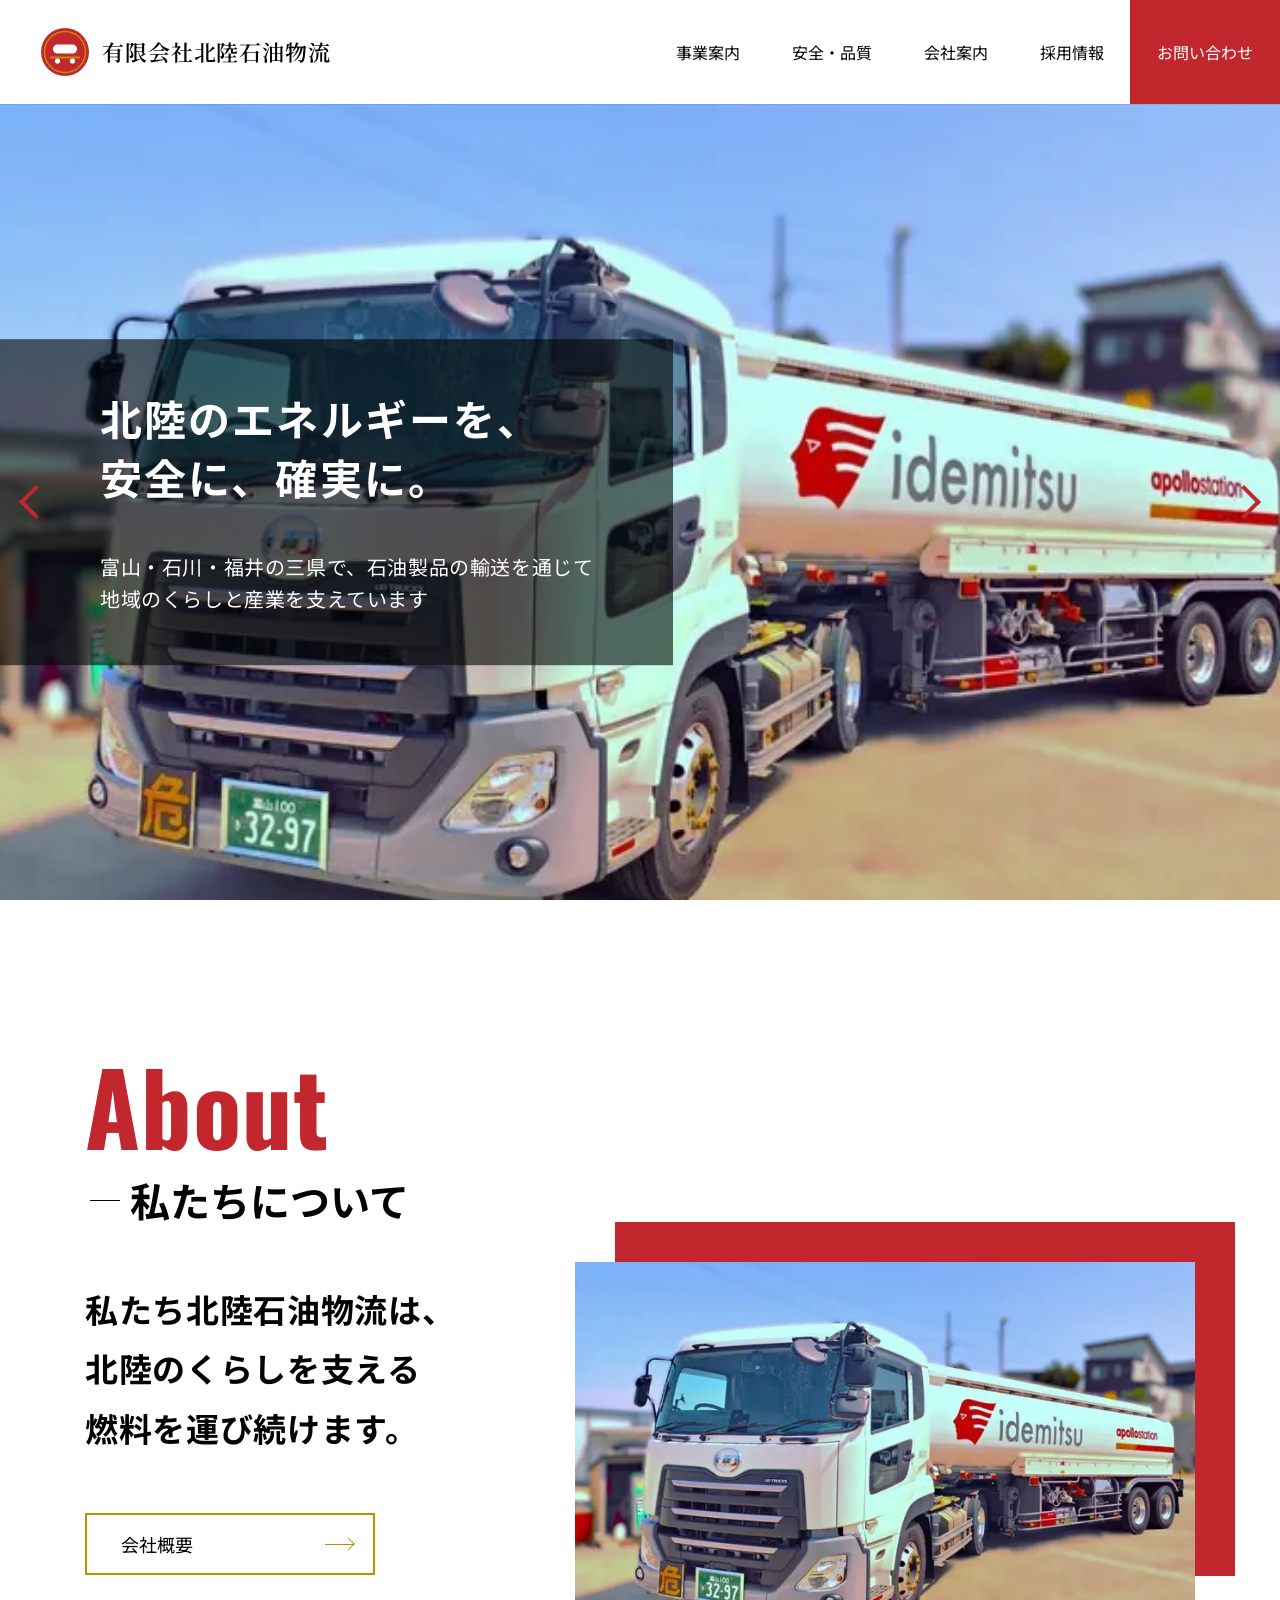
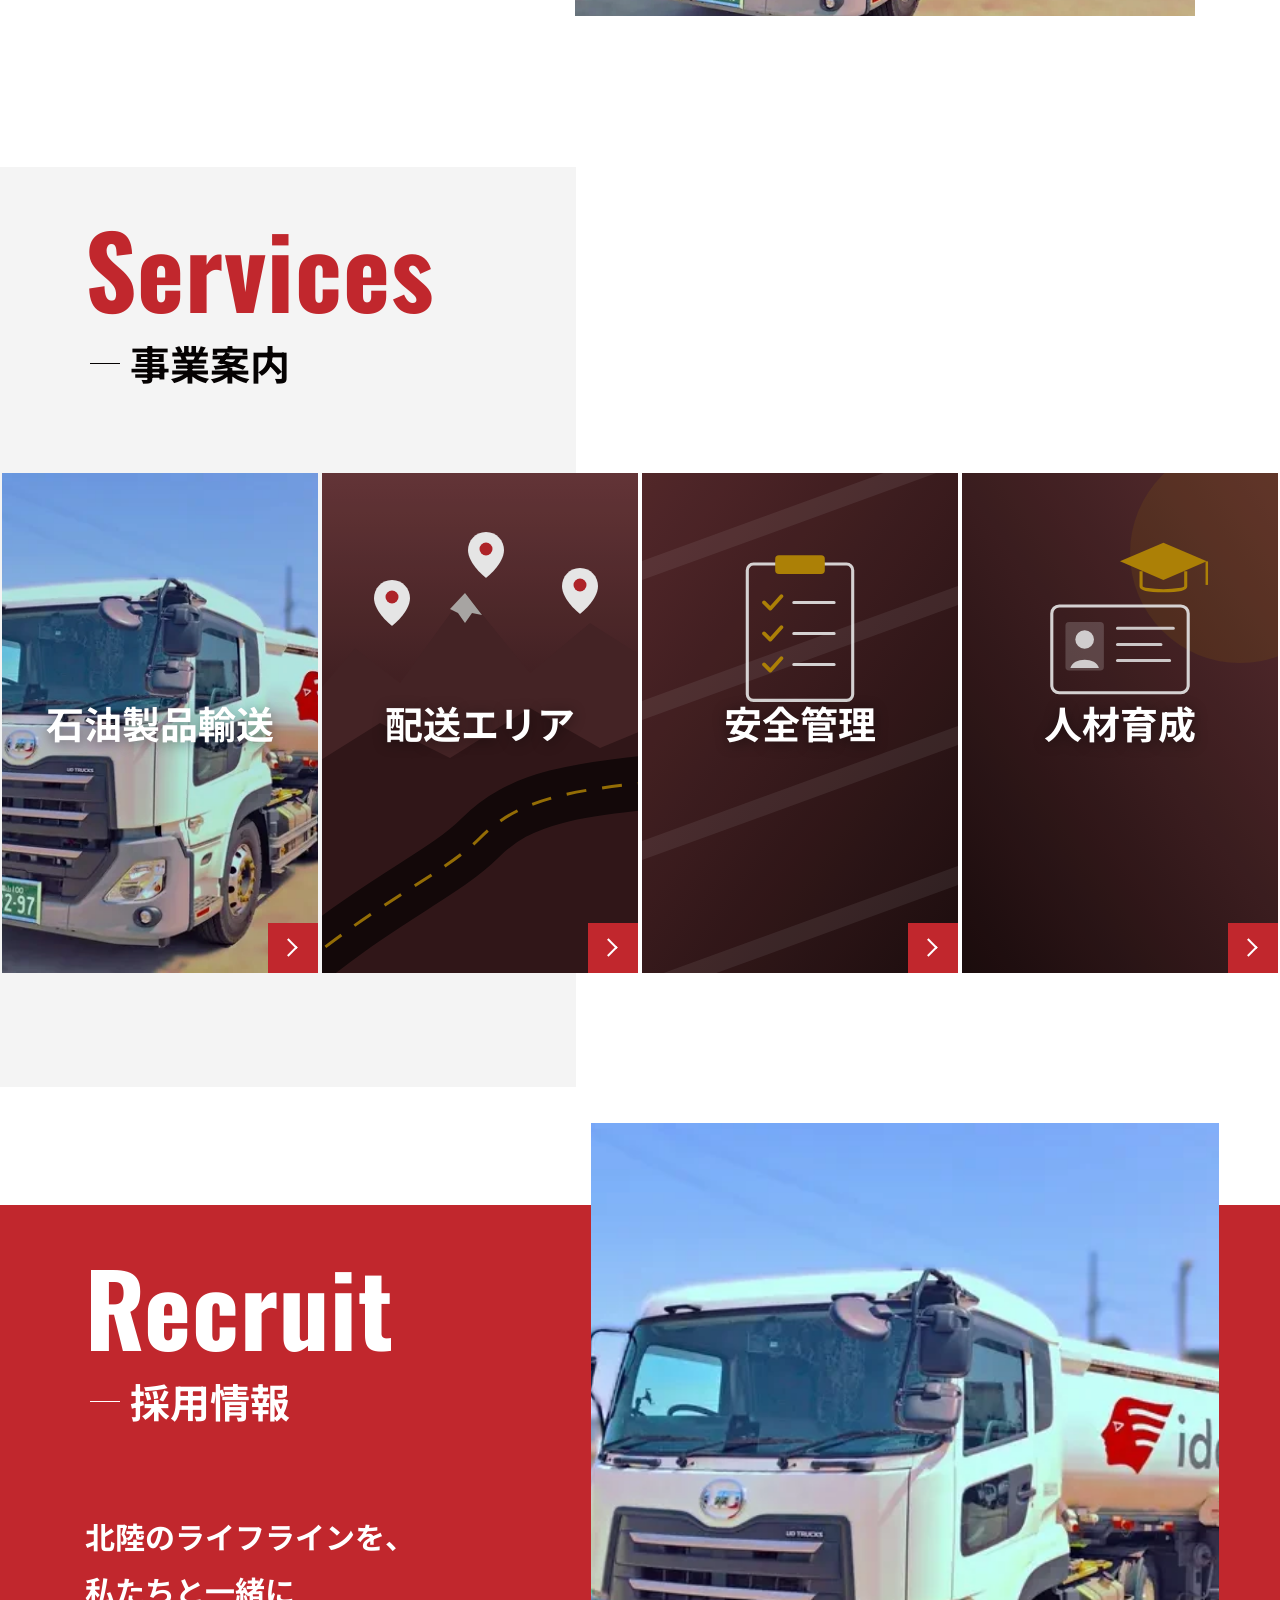
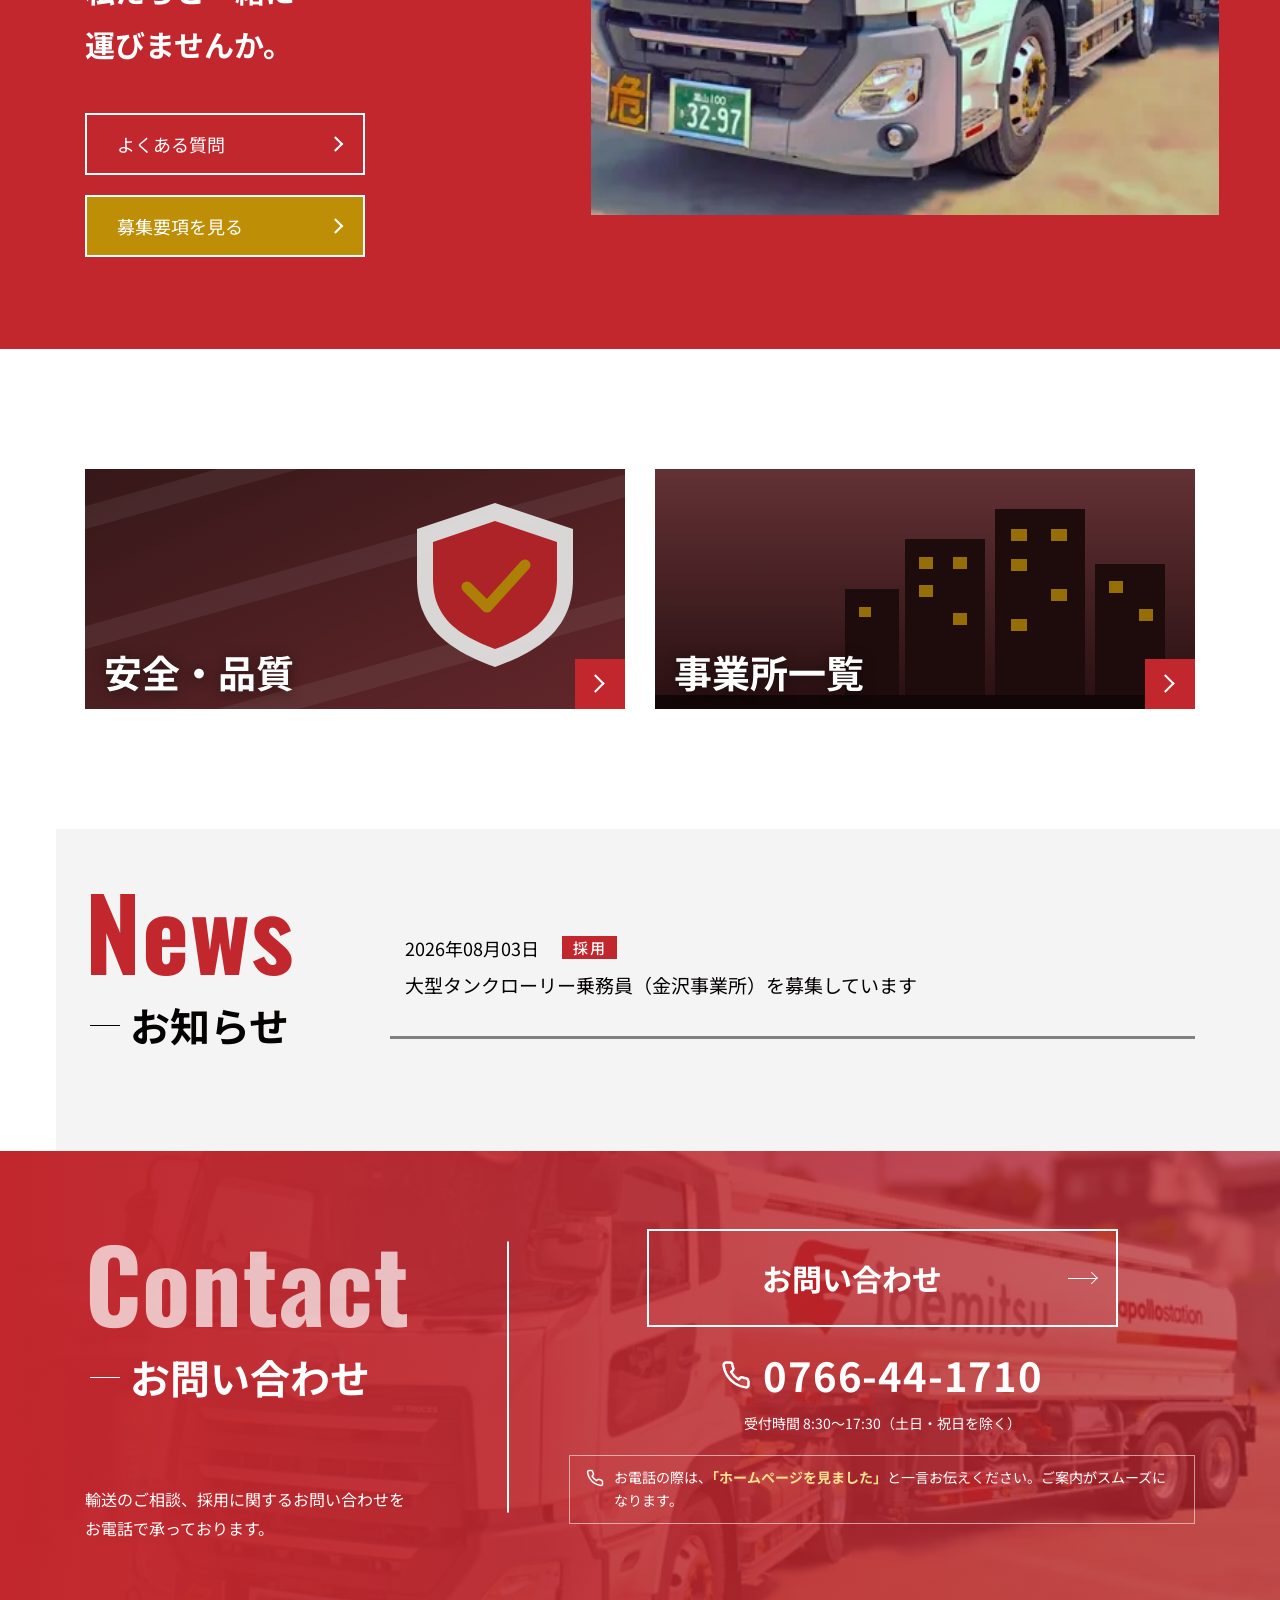
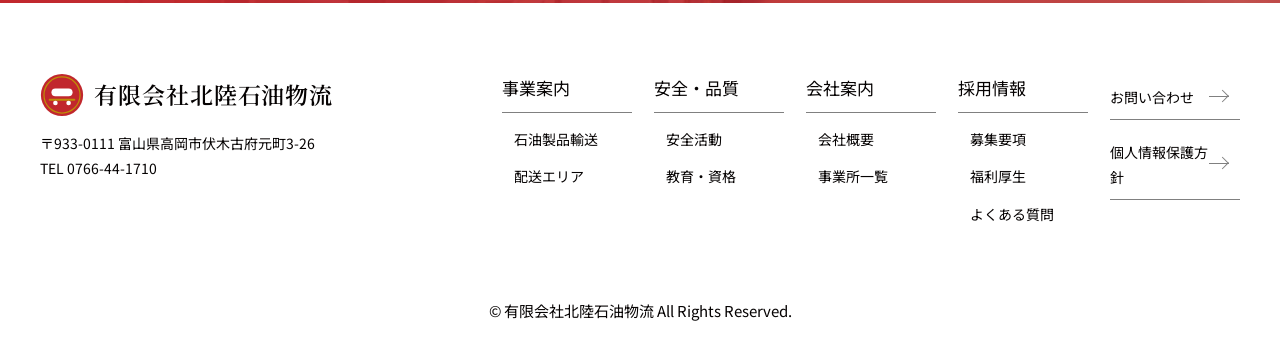
==== commit ffe8a8c9: "吉沢運送グループ版の基調色を緑から赤に変更 ブランド色を #c1272d（濃い赤）に変更し、CSS変数名も --main に改めた。 ロゴ・ファビコン・お問い合わせ帯のグラデーション・イラストの緑系の" ====
--- a/p-ed1b7f15d6154fcb/v2/index.html
+++ b/p-ed1b7f15d6154fcb/v2/index.html
@@ -16,11 +16,11 @@
 <link rel="preconnect" href="https://fonts.gstatic.com" crossorigin>
 <link href="https://fonts.googleapis.com/css2?family=Noto+Sans+JP:wght@400;500;700&family=Noto+Serif+JP:wght@600&family=Oswald:wght@700&display=swap" rel="stylesheet">
 <link rel="stylesheet" href="css/style.css">
-<link rel="icon" href="data:image/svg+xml,<svg xmlns='http://www.w3.org/2000/svg' viewBox='0 0 50 50'><circle cx='25' cy='25' r='24' fill='%2333865e'/><rect x='13' y='17.5' width='24' height='9' rx='4.5' fill='%23fff'/><circle cx='17.5' cy='34' r='2.6' fill='%23fff'/><circle cx='32.5' cy='34' r='2.6' fill='%23fff'/></svg>">
+<link rel="icon" href="data:image/svg+xml,<svg xmlns='http://www.w3.org/2000/svg' viewBox='0 0 50 50'><circle cx='25' cy='25' r='24' fill='%23c1272d'/><rect x='13' y='17.5' width='24' height='9' rx='4.5' fill='%23fff'/><circle cx='17.5' cy='34' r='2.6' fill='%23fff'/><circle cx='32.5' cy='34' r='2.6' fill='%23fff'/></svg>">
 </head>
 <body>
 <header class="header">
-  <a class="logo" href="index.html"><svg viewBox="0 0 50 50" aria-hidden="true"><circle cx="25" cy="25" r="24" fill="#33865e"/><circle cx="25" cy="25" r="20.5" fill="none" stroke="#bf8e07" stroke-width="1.4"/><rect x="13" y="17.5" width="24" height="9" rx="4.5" fill="#fff"/><path d="M11 30.5h28" stroke="#bf8e07" stroke-width="2.2" stroke-linecap="round"/><circle cx="17.5" cy="34" r="2.6" fill="#fff"/><circle cx="32.5" cy="34" r="2.6" fill="#fff"/></svg><span>有限会社北陸石油物流</span></a>
+  <a class="logo" href="index.html"><svg viewBox="0 0 50 50" aria-hidden="true"><circle cx="25" cy="25" r="24" fill="#c1272d"/><circle cx="25" cy="25" r="20.5" fill="none" stroke="#bf8e07" stroke-width="1.4"/><rect x="13" y="17.5" width="24" height="9" rx="4.5" fill="#fff"/><path d="M11 30.5h28" stroke="#bf8e07" stroke-width="2.2" stroke-linecap="round"/><circle cx="17.5" cy="34" r="2.6" fill="#fff"/><circle cx="32.5" cy="34" r="2.6" fill="#fff"/></svg><span>有限会社北陸石油物流</span></a>
   <nav class="gnav-wrap" id="gnav" aria-label="メインメニュー">
     <ul class="gnav">
       <li><a href="business.html">事業案内</a>
@@ -129,7 +129,7 @@
 <footer class="footer">
   <div class="footer-in">
     <div class="f-brand">
-      <a class="f-logo" href="index.html"><svg viewBox="0 0 50 50" aria-hidden="true"><circle cx="25" cy="25" r="24" fill="#33865e"/><circle cx="25" cy="25" r="20.5" fill="none" stroke="#bf8e07" stroke-width="1.4"/><rect x="13" y="17.5" width="24" height="9" rx="4.5" fill="#fff"/><path d="M11 30.5h28" stroke="#bf8e07" stroke-width="2.2" stroke-linecap="round"/><circle cx="17.5" cy="34" r="2.6" fill="#fff"/><circle cx="32.5" cy="34" r="2.6" fill="#fff"/></svg><span>有限会社北陸石油物流</span></a>
+      <a class="f-logo" href="index.html"><svg viewBox="0 0 50 50" aria-hidden="true"><circle cx="25" cy="25" r="24" fill="#c1272d"/><circle cx="25" cy="25" r="20.5" fill="none" stroke="#bf8e07" stroke-width="1.4"/><rect x="13" y="17.5" width="24" height="9" rx="4.5" fill="#fff"/><path d="M11 30.5h28" stroke="#bf8e07" stroke-width="2.2" stroke-linecap="round"/><circle cx="17.5" cy="34" r="2.6" fill="#fff"/><circle cx="32.5" cy="34" r="2.6" fill="#fff"/></svg><span>有限会社北陸石油物流</span></a>
       <p class="f-address">〒933-0111 富山県高岡市伏木古府元町3-26<br>TEL 0766-44-1710</p>
     </div>
     <div><p class="f-ti">事業案内</p><ul class="f-links"><li><a class="f-link" href="business.html#transport">石油製品輸送</a></li><li><a class="f-link" href="business.html#area">配送エリア</a></li></ul></div>
--- a/p-ed1b7f15d6154fcb/v2/css/style.css
+++ b/p-ed1b7f15d6154fcb/v2/css/style.css
@@ -3,8 +3,8 @@
    有限会社北陸石油物流 コーポレートサイト（吉沢運送グループ体裁版）
    ========================================================= */
 :root{
-  --green:#33865e; --green-d:#296d4c; --gold:#bf8e07; --gold-d:#a37905;
-  --ink:#020503; --gray:#f4f4f4; --line:#808080;
+  --main:#c1272d; --main-d:#9b1d22; --gold:#bf8e07; --gold-d:#a37905;
+  --ink:#050202; --gray:#f4f4f4; --line:#808080;
   --header:104px; --container:1140px;
 }
 *,*::before,*::after{box-sizing:border-box}
@@ -29,16 +29,16 @@
 .gnav{display:flex;align-items:stretch}
 .gnav>li{position:relative;display:flex}
 .gnav>li>a{display:flex;align-items:center;padding:0 46px;font-size:18px;transition:color .2s}
-.gnav>li>a:hover{color:var(--green)}
-.gnav>li>a.ct-box{background:var(--green);color:#fff;padding:0 35px;min-width:178px;justify-content:center}
-.gnav>li>a.ct-box:hover{background:var(--green-d);color:#fff}
+.gnav>li>a:hover{color:var(--main)}
+.gnav>li>a.ct-box{background:var(--main);color:#fff;padding:0 35px;min-width:178px;justify-content:center}
+.gnav>li>a.ct-box:hover{background:var(--main-d);color:#fff}
 .gnav .sub{position:absolute;top:100%;left:50%;min-width:230px;background:#fff;box-shadow:0 12px 30px rgba(0,0,0,.12);
   opacity:0;visibility:hidden;transform:translate(-50%,10px);transition:opacity .25s,transform .25s,visibility .25s}
 .gnav>li:hover .sub,.gnav>li:focus-within .sub{opacity:1;visibility:visible;transform:translate(-50%,0)}
 .gnav .sub a{display:block;padding:18px 26px;font-size:14px;font-weight:500;border-bottom:1px solid #ececec;white-space:nowrap}
 .gnav .sub li:last-child a{border-bottom:0}
-.gnav .sub a:hover{background:var(--gray);color:var(--green)}
-.burger{display:none;width:var(--header);height:var(--header);border:0;background:var(--green);cursor:pointer;flex:none;
+.gnav .sub a:hover{background:var(--gray);color:var(--main)}
+.burger{display:none;width:var(--header);height:var(--header);border:0;background:var(--main);cursor:pointer;flex:none;
   flex-direction:column;align-items:center;justify-content:center;gap:6px}
 .burger span{display:block;width:26px;height:2px;background:#fff;transition:transform .3s,opacity .2s}
 .burger[aria-expanded="true"] span:nth-child(1){transform:translateY(8px) rotate(45deg)}
@@ -58,13 +58,13 @@
 .mainimg-title{font-size:42px;font-weight:700;line-height:1.4;letter-spacing:.05em;padding-bottom:44px}
 .mainimg-text{font-size:20px;line-height:1.6;letter-spacing:.03em}
 .mv-arrow{position:absolute;top:50%;z-index:4;width:30px;height:60px;margin-top:-30px;border:0;background:none;cursor:pointer;padding:0}
-.mv-arrow::before{content:"";position:absolute;top:50%;left:50%;width:24px;height:24px;border-top:4px solid var(--green);border-left:4px solid var(--green)}
+.mv-arrow::before{content:"";position:absolute;top:50%;left:50%;width:24px;height:24px;border-top:4px solid var(--main);border-left:4px solid var(--main)}
 .mv-arrow.prev{left:15px}.mv-arrow.prev::before{transform:translate(-25%,-50%) rotate(-45deg)}
 .mv-arrow.next{right:15px}.mv-arrow.next::before{transform:translate(-75%,-50%) rotate(135deg)}
 .mv-arrow:hover::before{border-color:#fff}
 
 /* ---------------- 見出し ---------------- */
-.p-ti{display:block;font-family:Oswald,"Arial Narrow",sans-serif;font-size:100px;font-weight:700;line-height:1.1;color:var(--green);letter-spacing:.01em}
+.p-ti{display:block;font-family:Oswald,"Arial Narrow",sans-serif;font-size:100px;font-weight:700;line-height:1.1;color:var(--main);letter-spacing:.01em}
 .ja-logo{position:relative;display:inline-block;margin-top:4px;padding-left:45px;font-size:40px;font-weight:700;line-height:1.8}
 .ja-logo::before{content:"";position:absolute;left:5px;top:50%;width:30px;height:1px;background:currentColor}
 
@@ -79,10 +79,10 @@
 .btn-arw:hover::after{border-color:#fff;right:14px}
 .btn-arw--w{border-color:#fff;color:#fff}
 .btn-arw--w::before{background:#fff}.btn-arw--w::after{border-color:#fff}
-.btn-arw--w:hover{background:#fff;color:var(--green)}
-.btn-arw--w:hover::before{background:var(--green)}.btn-arw--w:hover::after{border-color:var(--green)}
-
-.arw-sq{position:absolute;right:0;bottom:0;width:50px;height:50px;background:var(--green);transition:background .25s}
+.btn-arw--w:hover{background:#fff;color:var(--main)}
+.btn-arw--w:hover::before{background:var(--main)}.btn-arw--w:hover::after{border-color:var(--main)}
+
+.arw-sq{position:absolute;right:0;bottom:0;width:50px;height:50px;background:var(--main);transition:background .25s}
 .arw-sq::before{content:"";position:absolute;top:18px;left:14px;width:13px;height:13px;border-top:2px solid #fff;border-right:2px solid #fff;transform:rotate(45deg)}
 
 /* ---------------- 私たちについて ---------------- */
@@ -91,7 +91,7 @@
 .about-text{margin-top:44px;font-size:33px;font-weight:700;line-height:1.8;letter-spacing:.02em}
 .about .btn-arw{margin-top:55px}
 .about-img{position:absolute;right:15px;top:212px;width:620px;z-index:1}
-.about-img::before{content:"";position:absolute;top:-40px;right:-40px;width:100%;height:100%;background:var(--green);z-index:-1}
+.about-img::before{content:"";position:absolute;top:-40px;right:-40px;width:100%;height:100%;background:var(--main);z-index:-1}
 .about-img img{width:100%;height:354px;object-fit:cover;object-position:62% 45%}
 
 /* ---------------- 事業案内 ---------------- */
@@ -107,7 +107,7 @@
 .serv-t{position:relative;font-size:38px;font-weight:700;color:#fff;line-height:1.8;text-align:center;text-shadow:0 2px 14px rgba(0,0,0,.45)}
 
 /* ---------------- 採用情報 ---------------- */
-.recruit{position:relative;margin-top:232px;background:var(--green);color:#fff;padding:46px 0 92px}
+.recruit{position:relative;margin-top:232px;background:var(--main);color:#fff;padding:46px 0 92px}
 .recruit .p-ti{color:#fff}
 .rec-c{position:relative;z-index:2}
 .rec-text{margin-top:72px;font-size:30px;font-weight:700;line-height:1.8;max-width:46%}
@@ -137,13 +137,13 @@
 .news-list a{display:block;padding:33px 15px;transition:background .2s}
 .news-list a:hover{background:rgba(255,255,255,.7)}
 .lim-days{font-size:18px}
-.lim-tag{display:inline-block;margin-left:23px;padding:4px 11px;background:var(--green);color:#fff;font-size:15px;font-weight:500;letter-spacing:.1em;line-height:1;vertical-align:2px}
+.lim-tag{display:inline-block;margin-left:23px;padding:4px 11px;background:var(--main);color:#fff;font-size:15px;font-weight:500;letter-spacing:.1em;line-height:1;vertical-align:2px}
 .lim-text{margin-top:4px;font-size:19px;line-height:1.8}
 
 /* ---------------- お問い合わせ ---------------- */
 .contact{position:relative;color:#fff;isolation:isolate;overflow:hidden}
 .contact::before{content:"";position:absolute;inset:0;background:url(../../assets/tanker.webp) center 62%/cover no-repeat;filter:grayscale(.3);z-index:-2}
-.contact::after{content:"";position:absolute;inset:0;background:linear-gradient(90deg,#33865e 0%,rgba(51,134,94,.72) 100%);z-index:-1}
+.contact::after{content:"";position:absolute;inset:0;background:linear-gradient(90deg,#c1272d 0%,rgba(193,39,45,.72) 100%);z-index:-1}
 .contact .container{display:grid;grid-template-columns:424px 1fr;min-height:426px}
 .cont-l{position:relative;padding:76px 0 60px}
 .cont-l::after{content:"";position:absolute;right:0;top:50%;transform:translateY(-50%);width:2px;height:60%;background:#fff}
@@ -154,8 +154,8 @@
   border:2px solid #fff;font-size:30px;font-weight:700;line-height:1;transition:background .25s,color .25s}
 .cont-btn::before{content:"";position:absolute;right:19px;top:50%;width:29px;height:1px;background:#fff}
 .cont-btn::after{content:"";position:absolute;right:20px;top:50%;width:9px;height:9px;border-top:1px solid #fff;border-right:1px solid #fff;transform:translateY(-50%) rotate(45deg)}
-.cont-btn:hover{background:#fff;color:var(--green)}
-.cont-btn:hover::before{background:var(--green)}.cont-btn:hover::after{border-color:var(--green)}
+.cont-btn:hover{background:#fff;color:var(--main)}
+.cont-btn:hover::before{background:var(--main)}.cont-btn:hover::after{border-color:var(--main)}
 .cont-tel{display:inline-flex;align-items:center;gap:12px;margin-top:12px;font-size:40px;font-weight:700;line-height:1.8;letter-spacing:.02em}
 .cont-tel svg{width:30px;height:30px;flex:none}
 .cont-tel-sub{font-size:14px;line-height:1.8}
@@ -175,15 +175,15 @@
 .f-links{margin-top:14px}
 .f-links li+li{margin-top:12px}
 .f-link{display:block;padding-left:12px;font-size:14px;line-height:1.8;transition:color .2s}
-.f-link:hover{color:var(--green)}
+.f-link:hover{color:var(--main)}
 .f-ti-link{position:relative;display:block;padding:12px 30px 9px 0;border-bottom:1px solid var(--line);font-size:14px;line-height:1.8;transition:color .2s}
 .f-ti-link+.f-ti-link{margin-top:8px}
 .f-ti-link::before{content:"";position:absolute;right:11px;top:50%;width:20px;height:1px;background:var(--line)}
 .f-ti-link::after{content:"";position:absolute;right:13px;top:50%;width:9px;height:9px;border-top:1px solid var(--line);border-right:1px solid var(--line);transform:translateY(-50%) rotate(45deg)}
-.f-ti-link:hover{color:var(--green)}
+.f-ti-link:hover{color:var(--main)}
 .copyright{display:block;margin-top:70px;text-align:center;font-size:15px;line-height:1.8}
 
-.page-top{position:fixed;right:20px;bottom:20px;z-index:90;width:56px;height:56px;background:var(--green);
+.page-top{position:fixed;right:20px;bottom:20px;z-index:90;width:56px;height:56px;background:var(--main);
   opacity:0;visibility:hidden;transform:translateY(10px);transition:.3s}
 .page-top.show{opacity:1;visibility:visible;transform:none}
 .page-top::before{content:"";position:absolute;left:50%;top:55%;width:14px;height:14px;border-top:2px solid #fff;border-left:2px solid #fff;transform:translate(-50%,-50%) rotate(45deg)}
@@ -198,15 +198,15 @@
 .pages-subnav{background:#fff;border-bottom:1px solid #e3e3e3}
 .pages-subnav ul{display:flex;justify-content:center}
 .pages-subnav a{display:block;padding:18px 48px 15px;font-size:15px;font-weight:500;border-bottom:3px solid transparent;transition:color .2s,border-color .2s}
-.pages-subnav a:hover{color:var(--green)}
-.pages-subnav a.is-current{color:var(--green);border-bottom-color:var(--green)}
+.pages-subnav a:hover{color:var(--main)}
+.pages-subnav a.is-current{color:var(--main);border-bottom-color:var(--main)}
 .pages-body{background:var(--gray);padding:90px 0 130px}
 .pages-inner{max-width:1022px;margin:0 auto;padding:0 15px}
 .pg-sec+.pg-sec{margin-top:110px}
-.pg-h2{position:relative;font-size:42px;font-weight:700;color:var(--green);line-height:1.5;padding-bottom:30px;margin-bottom:48px}
-.pg-h2::after{content:"";position:absolute;left:0;bottom:0;width:26px;height:2px;background:var(--green)}
-.pg-h3{position:relative;font-size:24px;font-weight:700;color:var(--green);line-height:1.6;padding-left:18px;margin:56px 0 22px}
-.pg-h3::before{content:"";position:absolute;left:0;top:.35em;width:5px;height:1.1em;background:var(--green)}
+.pg-h2{position:relative;font-size:42px;font-weight:700;color:var(--main);line-height:1.5;padding-bottom:30px;margin-bottom:48px}
+.pg-h2::after{content:"";position:absolute;left:0;bottom:0;width:26px;height:2px;background:var(--main)}
+.pg-h3{position:relative;font-size:24px;font-weight:700;color:var(--main);line-height:1.6;padding-left:18px;margin:56px 0 22px}
+.pg-h3::before{content:"";position:absolute;left:0;top:.35em;width:5px;height:1.1em;background:var(--main)}
 .pg-lead{font-size:18px;line-height:2}
 .pg-lead+*{margin-top:40px}
 .pg-note{margin-top:20px;font-size:14px;line-height:1.9;color:#4a4f4c}
@@ -221,35 +221,35 @@
 .card-grid{display:grid;grid-template-columns:1fr 1fr;gap:30px}
 .card-grid--3{grid-template-columns:repeat(3,1fr)}
 .card{background:#fff;padding:40px 38px}
-.card h3{font-size:22px;font-weight:700;color:var(--green);line-height:1.6;margin-bottom:14px}
+.card h3{font-size:22px;font-weight:700;color:var(--main);line-height:1.6;margin-bottom:14px}
 .card p{font-size:16px;line-height:1.95}
 .card .num{display:block;font-family:Oswald,sans-serif;font-size:40px;font-weight:700;color:var(--gold);line-height:1;margin-bottom:12px}
 .card dl{font-size:16px;line-height:1.9}
 .card dt{font-weight:700;margin-top:10px}
-.card dd a{color:var(--green);text-decoration:underline}
+.card dd a{color:var(--main);text-decoration:underline}
 
 .split{display:grid;grid-template-columns:1fr 1fr;gap:50px;align-items:center}
 .split img{width:100%;height:340px;object-fit:cover}
 .fact-list li{position:relative;padding:16px 0 16px 26px;border-bottom:1px solid #d6d6d6;font-size:17px;line-height:1.8}
-.fact-list li::before{content:"";position:absolute;left:4px;top:1.55em;width:10px;height:10px;background:var(--green)}
-.fact-list b{display:inline-block;min-width:6.5em;color:var(--green)}
+.fact-list li::before{content:"";position:absolute;left:4px;top:1.55em;width:10px;height:10px;background:var(--main)}
+.fact-list b{display:inline-block;min-width:6.5em;color:var(--main)}
 
 .faq-item{background:#fff;margin-bottom:16px}
 .faq-q,.faq-a{display:flex;gap:18px;align-items:flex-start}
 .faq-q{padding:26px 30px 20px;font-size:18px;font-weight:700;line-height:1.7}
 .faq-a{padding:20px 30px 28px;margin:0 30px;border-top:1px dashed #cfcfcf;padding-left:0;padding-right:0;font-size:16px;line-height:1.95}
-.faq-mark{flex:none;display:flex;align-items:center;justify-content:center;width:38px;height:38px;font-family:Oswald,sans-serif;font-size:21px;font-weight:700;color:#fff;background:var(--green)}
+.faq-mark{flex:none;display:flex;align-items:center;justify-content:center;width:38px;height:38px;font-family:Oswald,sans-serif;font-size:21px;font-weight:700;color:#fff;background:var(--main)}
 .faq-mark--a{background:var(--gold)}
 .faq-txt{flex:1;min-width:0;padding-top:3px}
 
-.cta-box{margin-top:80px;padding:60px 40px;background:var(--green);color:#fff;text-align:center}
+.cta-box{margin-top:80px;padding:60px 40px;background:var(--main);color:#fff;text-align:center}
 .cta-box h3{font-size:28px;font-weight:700;line-height:1.6}
 .cta-box p{margin-top:12px;font-size:16px}
 .cta-box .cont-tel{margin-top:18px}
 .hp-note--light{border-color:var(--gold);background:#fff8e3;color:#5e4604}
 .hp-note--light b{color:#8a6300}
 
-.prose h2{font-size:22px;font-weight:700;color:var(--green);margin:44px 0 14px;padding-left:16px;border-left:5px solid var(--green);line-height:1.6}
+.prose h2{font-size:22px;font-weight:700;color:var(--main);margin:44px 0 14px;padding-left:16px;border-left:5px solid var(--main);line-height:1.6}
 .prose h2:first-child{margin-top:0}
 .prose p{font-size:16px;line-height:2}
 .prose p+p{margin-top:14px}
@@ -362,7 +362,7 @@
   .pg-lead{font-size:16px}
   .tbl{font-size:15px}
   .tbl th,.tbl td{display:block;width:auto;white-space:normal}
-  .tbl th{padding:14px 12px 0;font-weight:700;color:var(--green)}
+  .tbl th{padding:14px 12px 0;font-weight:700;color:var(--main)}
   .tbl td{padding:4px 12px 14px}
   .card-grid,.card-grid--3,.split{grid-template-columns:1fr;gap:18px}
   .card{padding:28px 22px}
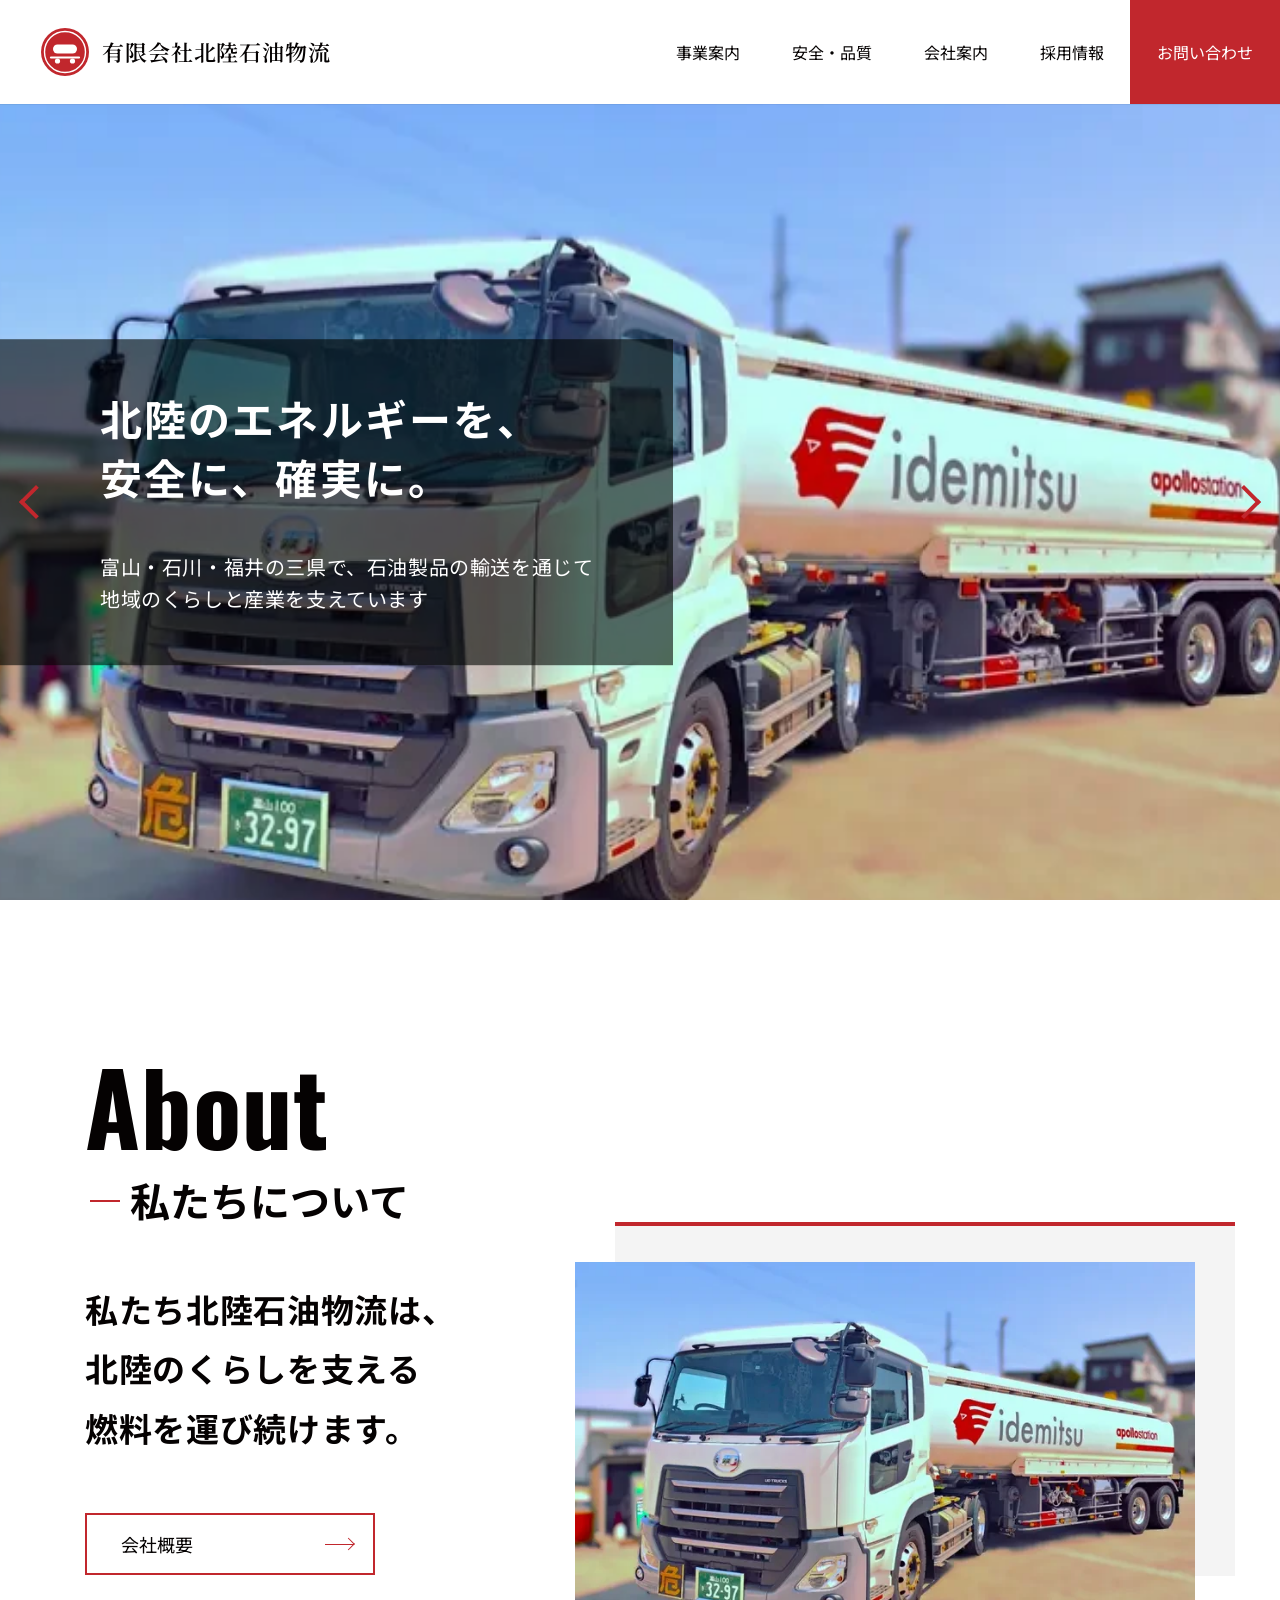
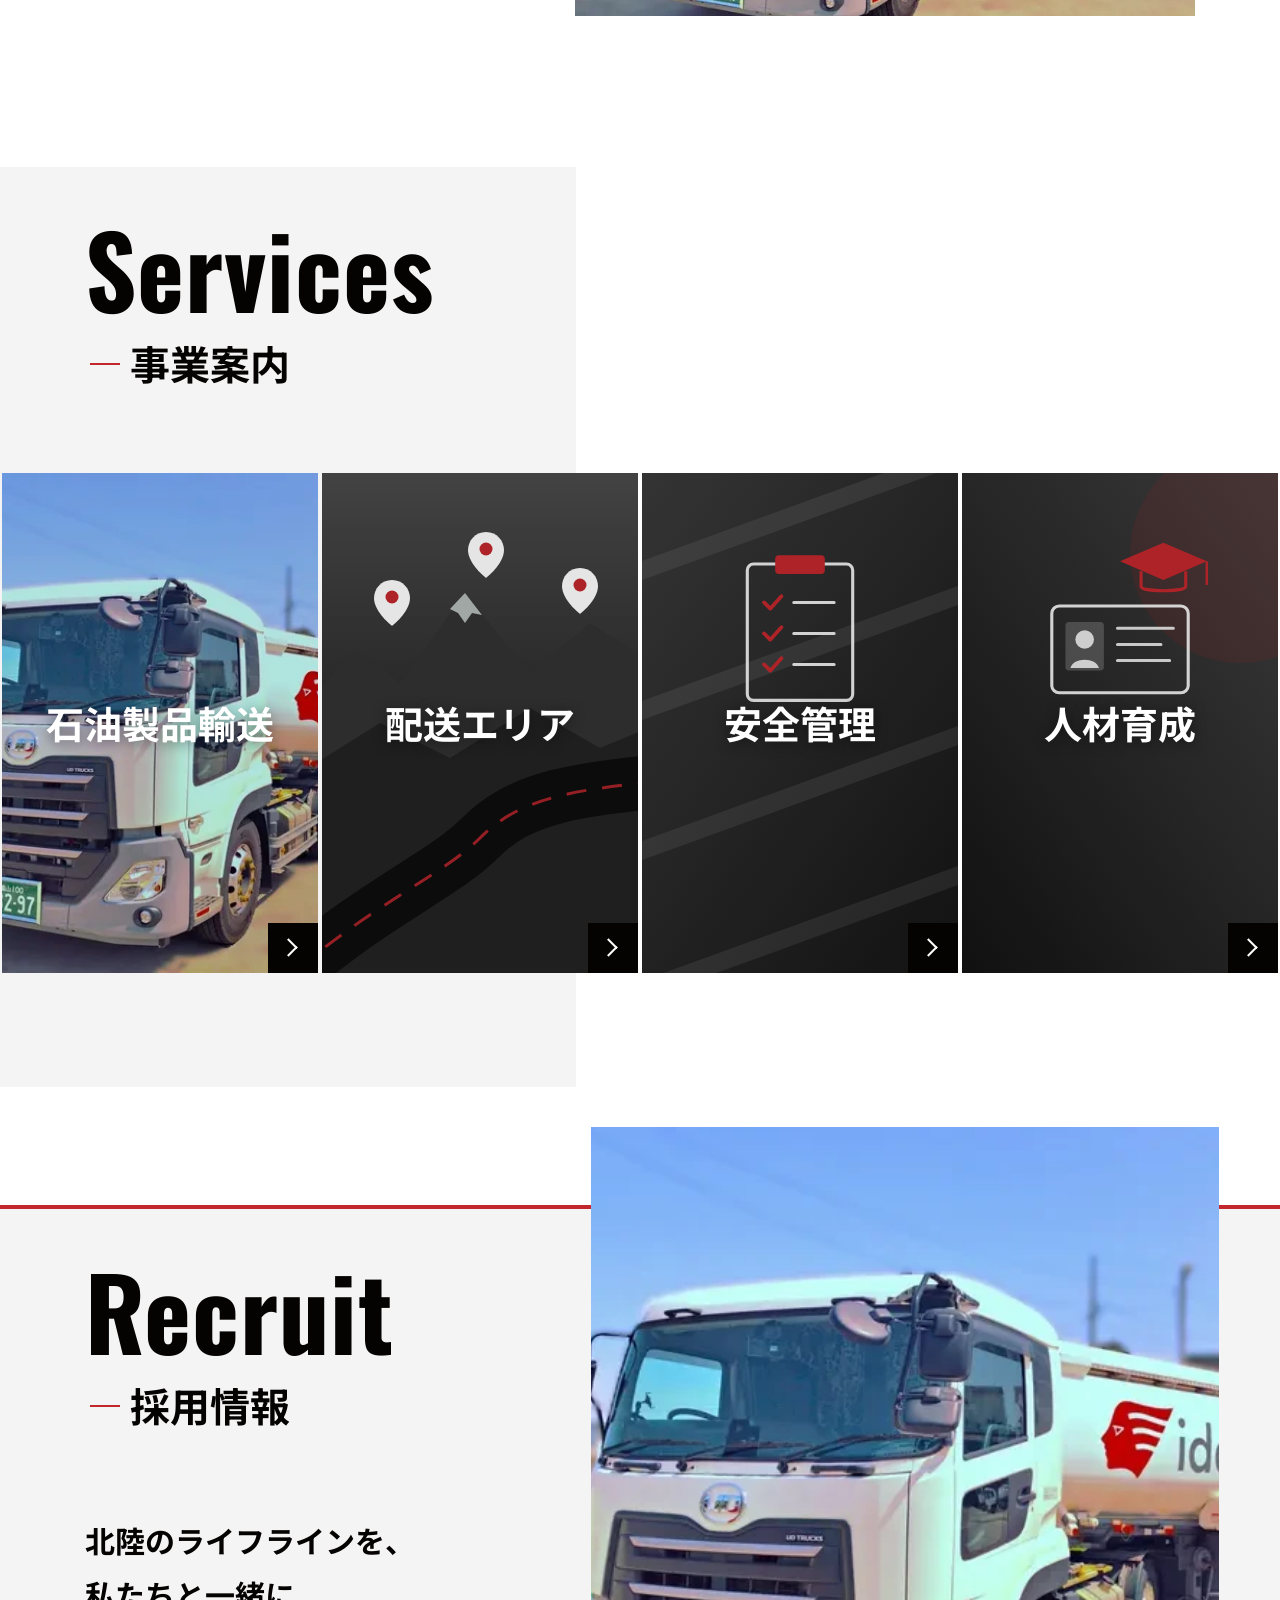
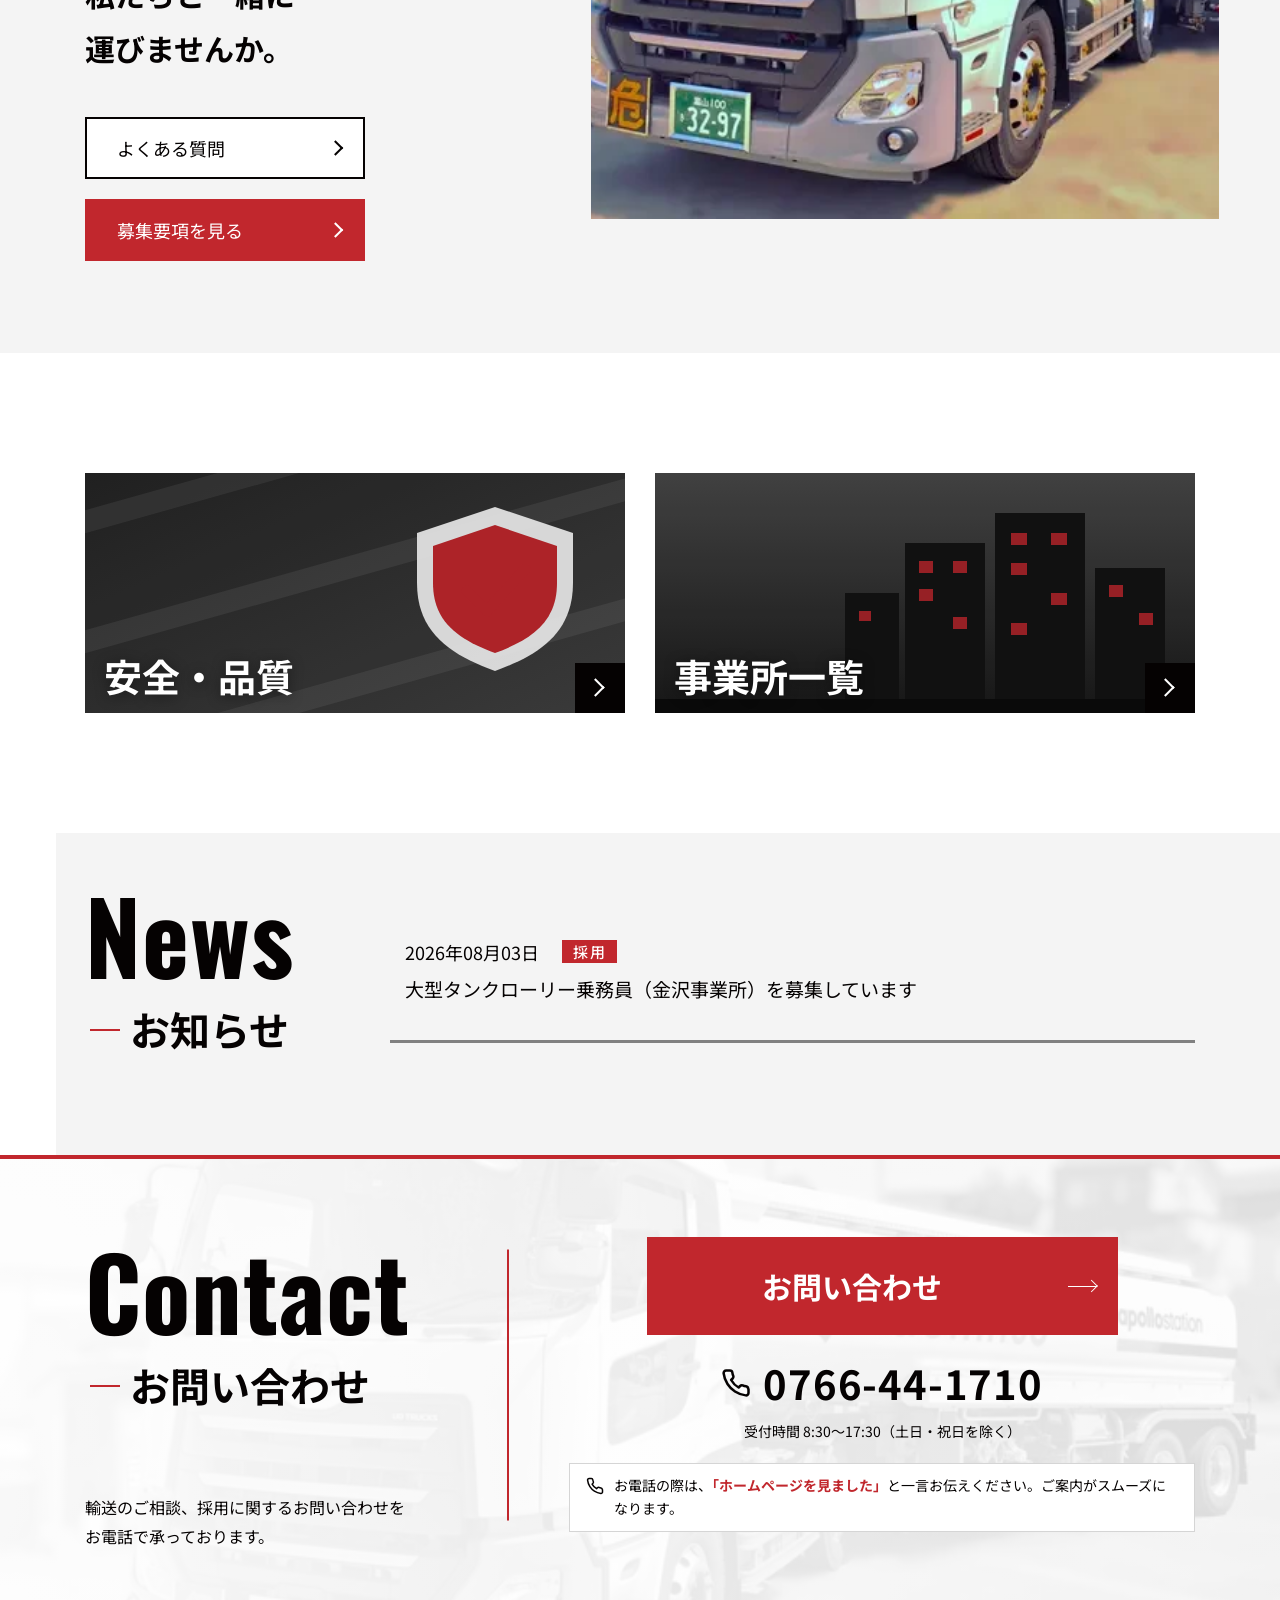
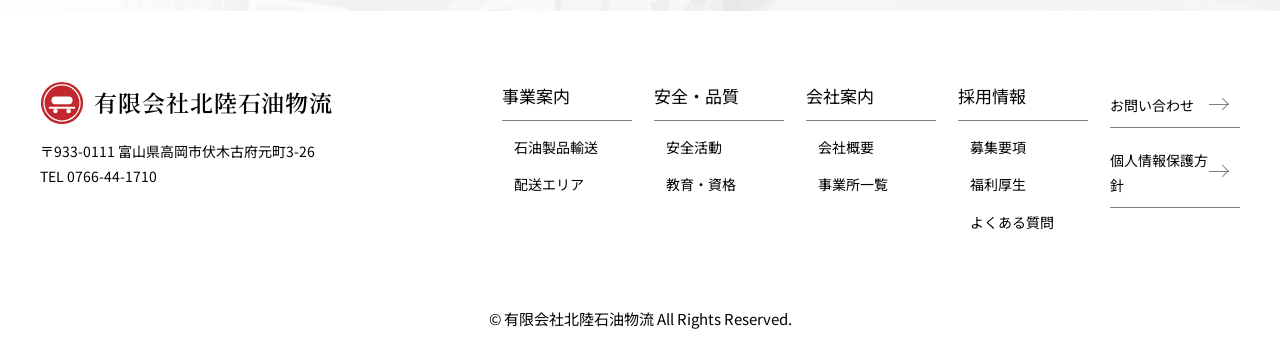
==== commit adf464a5: "吉沢運送グループ版を白×赤ラインの配色に変更（赤はアクセントのみ） Co-Authored-By: Claude Opus 5 <noreply@anthropic.com>" ====
--- a/p-ed1b7f15d6154fcb/v2/index.html
+++ b/p-ed1b7f15d6154fcb/v2/index.html
@@ -20,7 +20,7 @@
 </head>
 <body>
 <header class="header">
-  <a class="logo" href="index.html"><svg viewBox="0 0 50 50" aria-hidden="true"><circle cx="25" cy="25" r="24" fill="#c1272d"/><circle cx="25" cy="25" r="20.5" fill="none" stroke="#bf8e07" stroke-width="1.4"/><rect x="13" y="17.5" width="24" height="9" rx="4.5" fill="#fff"/><path d="M11 30.5h28" stroke="#bf8e07" stroke-width="2.2" stroke-linecap="round"/><circle cx="17.5" cy="34" r="2.6" fill="#fff"/><circle cx="32.5" cy="34" r="2.6" fill="#fff"/></svg><span>有限会社北陸石油物流</span></a>
+  <a class="logo" href="index.html"><svg viewBox="0 0 50 50" aria-hidden="true"><circle cx="25" cy="25" r="24" fill="#c1272d"/><circle cx="25" cy="25" r="20.5" fill="none" stroke="#fff" stroke-width="1.4"/><rect x="13" y="17.5" width="24" height="9" rx="4.5" fill="#fff"/><path d="M11 30.5h28" stroke="#fff" stroke-width="2.2" stroke-linecap="round"/><circle cx="17.5" cy="34" r="2.6" fill="#fff"/><circle cx="32.5" cy="34" r="2.6" fill="#fff"/></svg><span>有限会社北陸石油物流</span></a>
   <nav class="gnav-wrap" id="gnav" aria-label="メインメニュー">
     <ul class="gnav">
       <li><a href="business.html">事業案内</a>
@@ -129,7 +129,7 @@
 <footer class="footer">
   <div class="footer-in">
     <div class="f-brand">
-      <a class="f-logo" href="index.html"><svg viewBox="0 0 50 50" aria-hidden="true"><circle cx="25" cy="25" r="24" fill="#c1272d"/><circle cx="25" cy="25" r="20.5" fill="none" stroke="#bf8e07" stroke-width="1.4"/><rect x="13" y="17.5" width="24" height="9" rx="4.5" fill="#fff"/><path d="M11 30.5h28" stroke="#bf8e07" stroke-width="2.2" stroke-linecap="round"/><circle cx="17.5" cy="34" r="2.6" fill="#fff"/><circle cx="32.5" cy="34" r="2.6" fill="#fff"/></svg><span>有限会社北陸石油物流</span></a>
+      <a class="f-logo" href="index.html"><svg viewBox="0 0 50 50" aria-hidden="true"><circle cx="25" cy="25" r="24" fill="#c1272d"/><circle cx="25" cy="25" r="20.5" fill="none" stroke="#fff" stroke-width="1.4"/><rect x="13" y="17.5" width="24" height="9" rx="4.5" fill="#fff"/><path d="M11 30.5h28" stroke="#fff" stroke-width="2.2" stroke-linecap="round"/><circle cx="17.5" cy="34" r="2.6" fill="#fff"/><circle cx="32.5" cy="34" r="2.6" fill="#fff"/></svg><span>有限会社北陸石油物流</span></a>
       <p class="f-address">〒933-0111 富山県高岡市伏木古府元町3-26<br>TEL 0766-44-1710</p>
     </div>
     <div><p class="f-ti">事業案内</p><ul class="f-links"><li><a class="f-link" href="business.html#transport">石油製品輸送</a></li><li><a class="f-link" href="business.html#area">配送エリア</a></li></ul></div>
--- a/p-ed1b7f15d6154fcb/v2/css/style.css
+++ b/p-ed1b7f15d6154fcb/v2/css/style.css
@@ -3,7 +3,7 @@
    有限会社北陸石油物流 コーポレートサイト（吉沢運送グループ体裁版）
    ========================================================= */
 :root{
-  --main:#c1272d; --main-d:#9b1d22; --gold:#bf8e07; --gold-d:#a37905;
+  --main:#c1272d; --main-d:#9b1d22; --gold:#c1272d; --gold-d:#9b1d22; --ink:#222;
   --ink:#050202; --gray:#f4f4f4; --line:#808080;
   --header:104px; --container:1140px;
 }
@@ -373,3 +373,40 @@
   .cta-box{padding:40px 20px}
   .cta-box h3{font-size:21px}
 }
+
+/* ================================================================
+   配色C：白 × 赤ライン（赤は線・ボタン・印だけに使う）
+   ================================================================ */
+.p-ti,.recruit .p-ti,.contact .p-ti{color:var(--ink)}
+.ja-logo::before{background:var(--main);height:2px}
+.arw-sq,.page-top{background:var(--ink)}
+.serv-item:hover .arw-sq,.sq-item:hover .arw-sq,.page-top:hover{background:var(--main)}
+.about-img::before{background:var(--gray);border-top:4px solid var(--main)}
+.btn-arw{color:var(--ink)}
+
+.recruit{background:var(--gray);color:var(--ink);border-top:4px solid var(--main)}
+.btn-rec{border-color:var(--ink);color:var(--ink);background:#fff}
+.btn-rec::after{border-color:var(--ink)}
+.btn-rec:hover{background:var(--ink);color:#fff}
+.btn-rec:hover::after{border-color:#fff}
+.btn-rec--gold{background:var(--main);border-color:var(--main);color:#fff}
+.btn-rec--gold::after{border-color:#fff}
+.btn-rec--gold:hover{background:var(--main-d);border-color:var(--main-d)}
+
+.contact{color:var(--ink);border-top:4px solid var(--main)}
+.contact::before{filter:grayscale(1)}
+.contact::after{background:linear-gradient(90deg,rgba(255,255,255,.97) 0%,rgba(255,255,255,.86) 100%)}
+.cont-l::after{background:var(--main)}
+.cont-btn{background:var(--main);border-color:var(--main);color:#fff}
+.cont-btn:hover{background:var(--main-d);border-color:var(--main-d);color:#fff}
+.cont-btn:hover::before{background:#fff}.cont-btn:hover::after{border-color:#fff}
+.contact .hp-note{border-color:#d5d5d5;background:#fff}
+.contact .hp-note b{color:var(--main)}
+
+.pg-h2,.pg-h3,.card h3,.fact-list b,.prose h2,.tbl th{color:var(--ink)}
+.faq-mark--a{background:var(--ink)}
+.cta-box{background:#fff;color:var(--ink);border-top:4px solid var(--main)}
+.pages-body .hp-note{border-color:#d5d5d5;background:#fff;color:var(--ink)}
+.pages-body .hp-note b{color:var(--main)}
+.hp-note--light{border-color:#d5d5d5;background:#fff;color:var(--ink)}
+.hp-note--light b{color:var(--main)}
